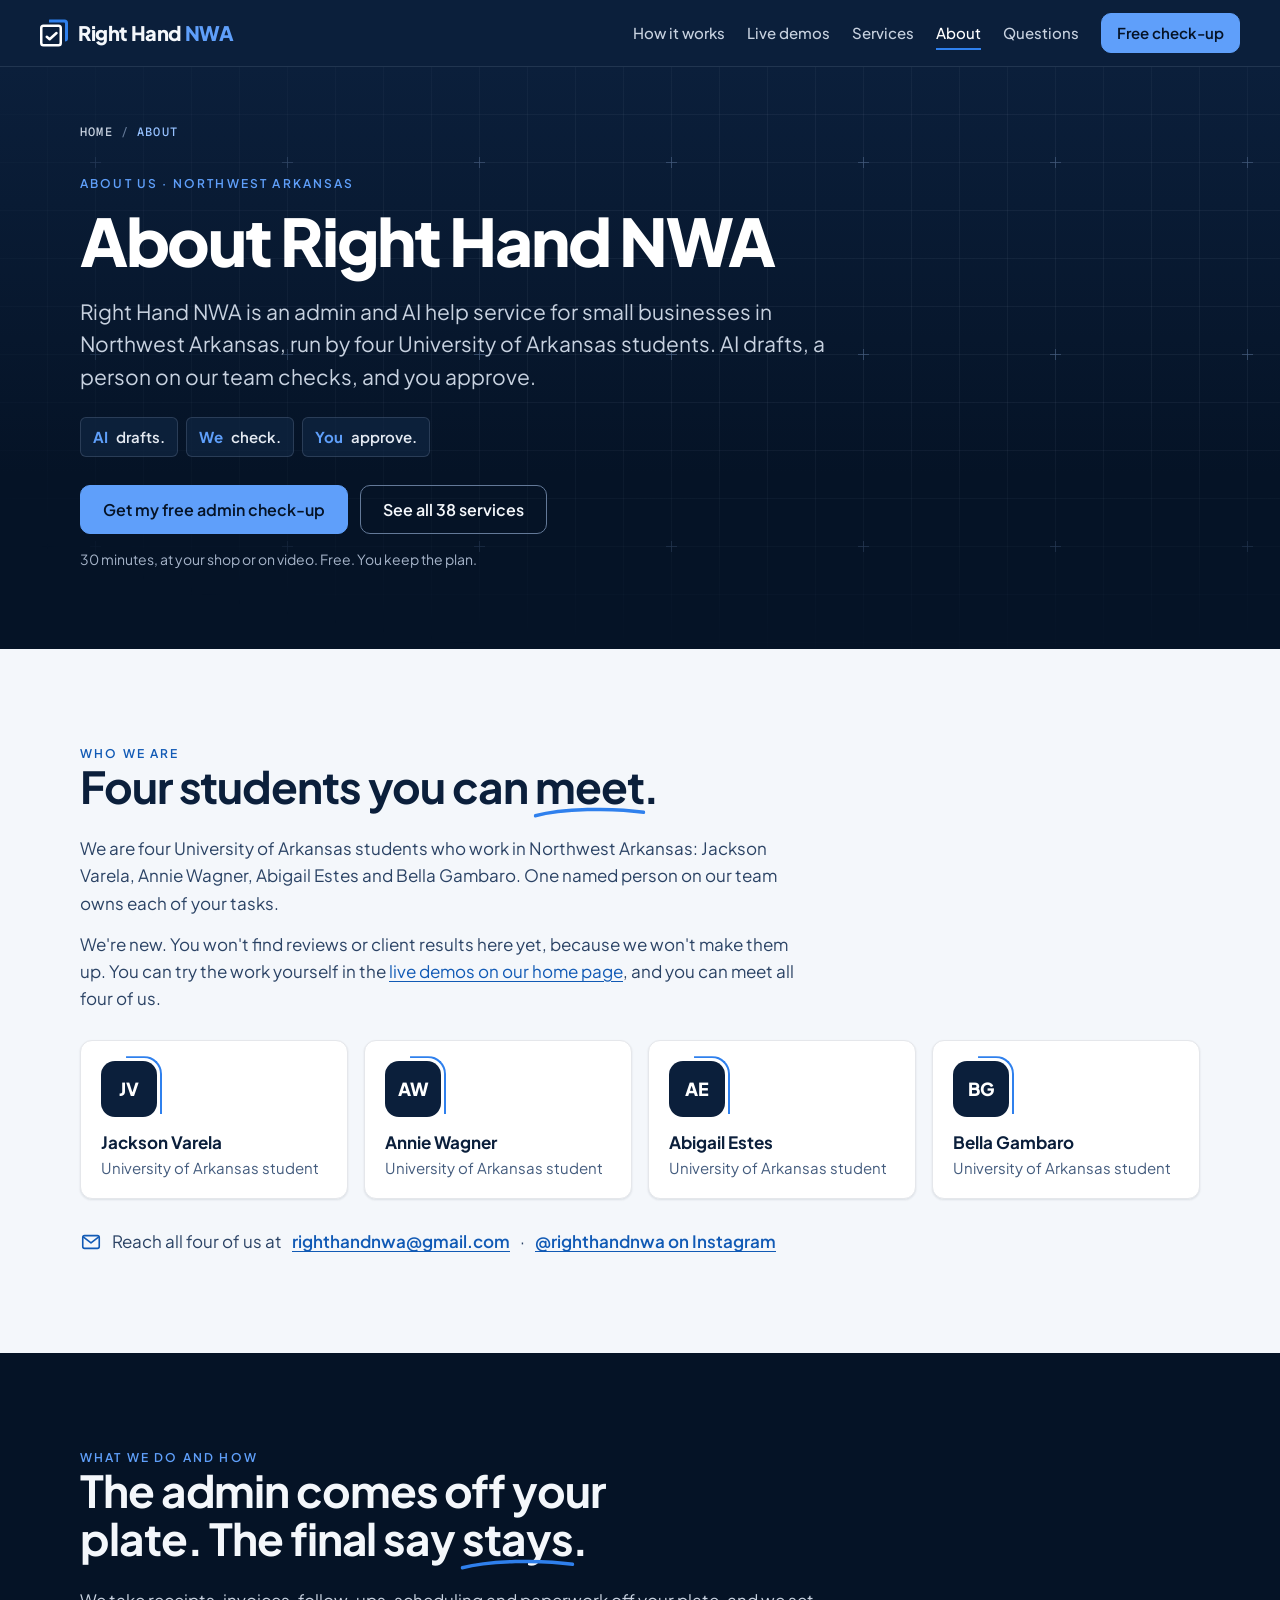
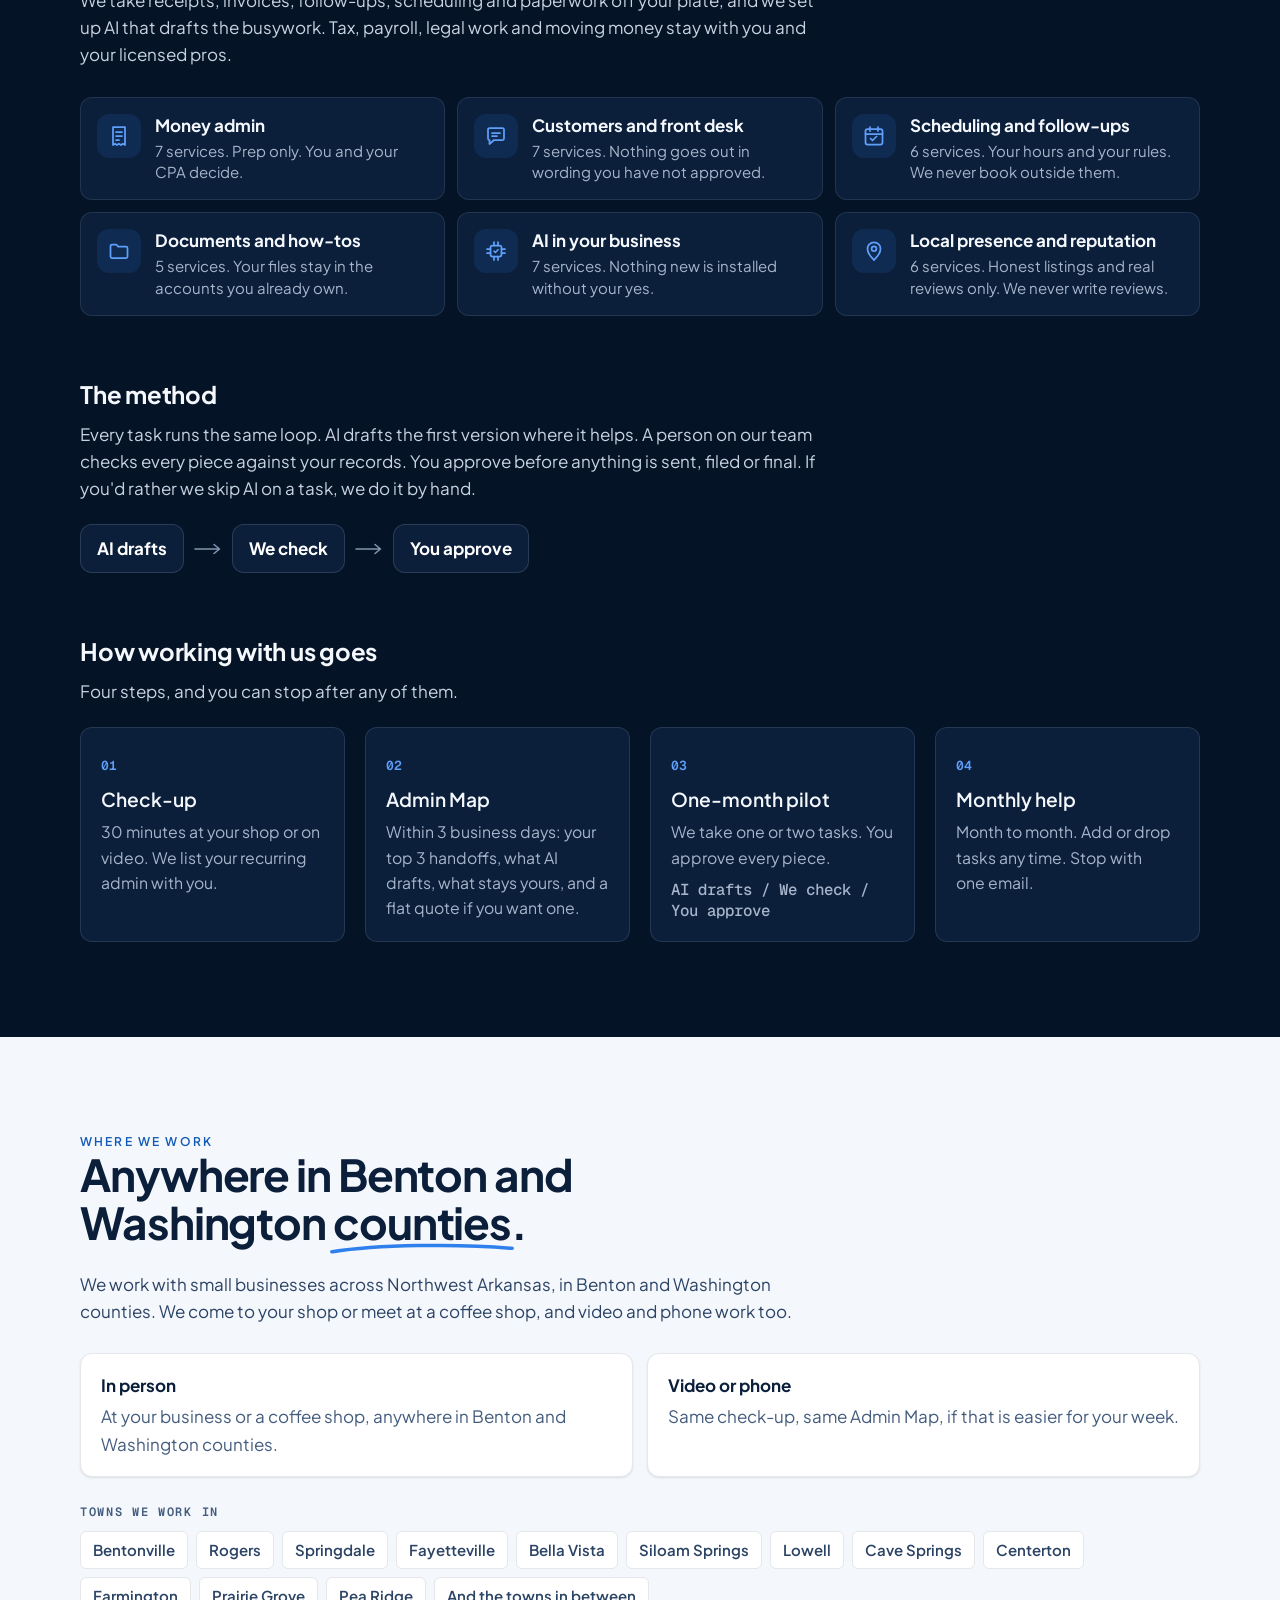
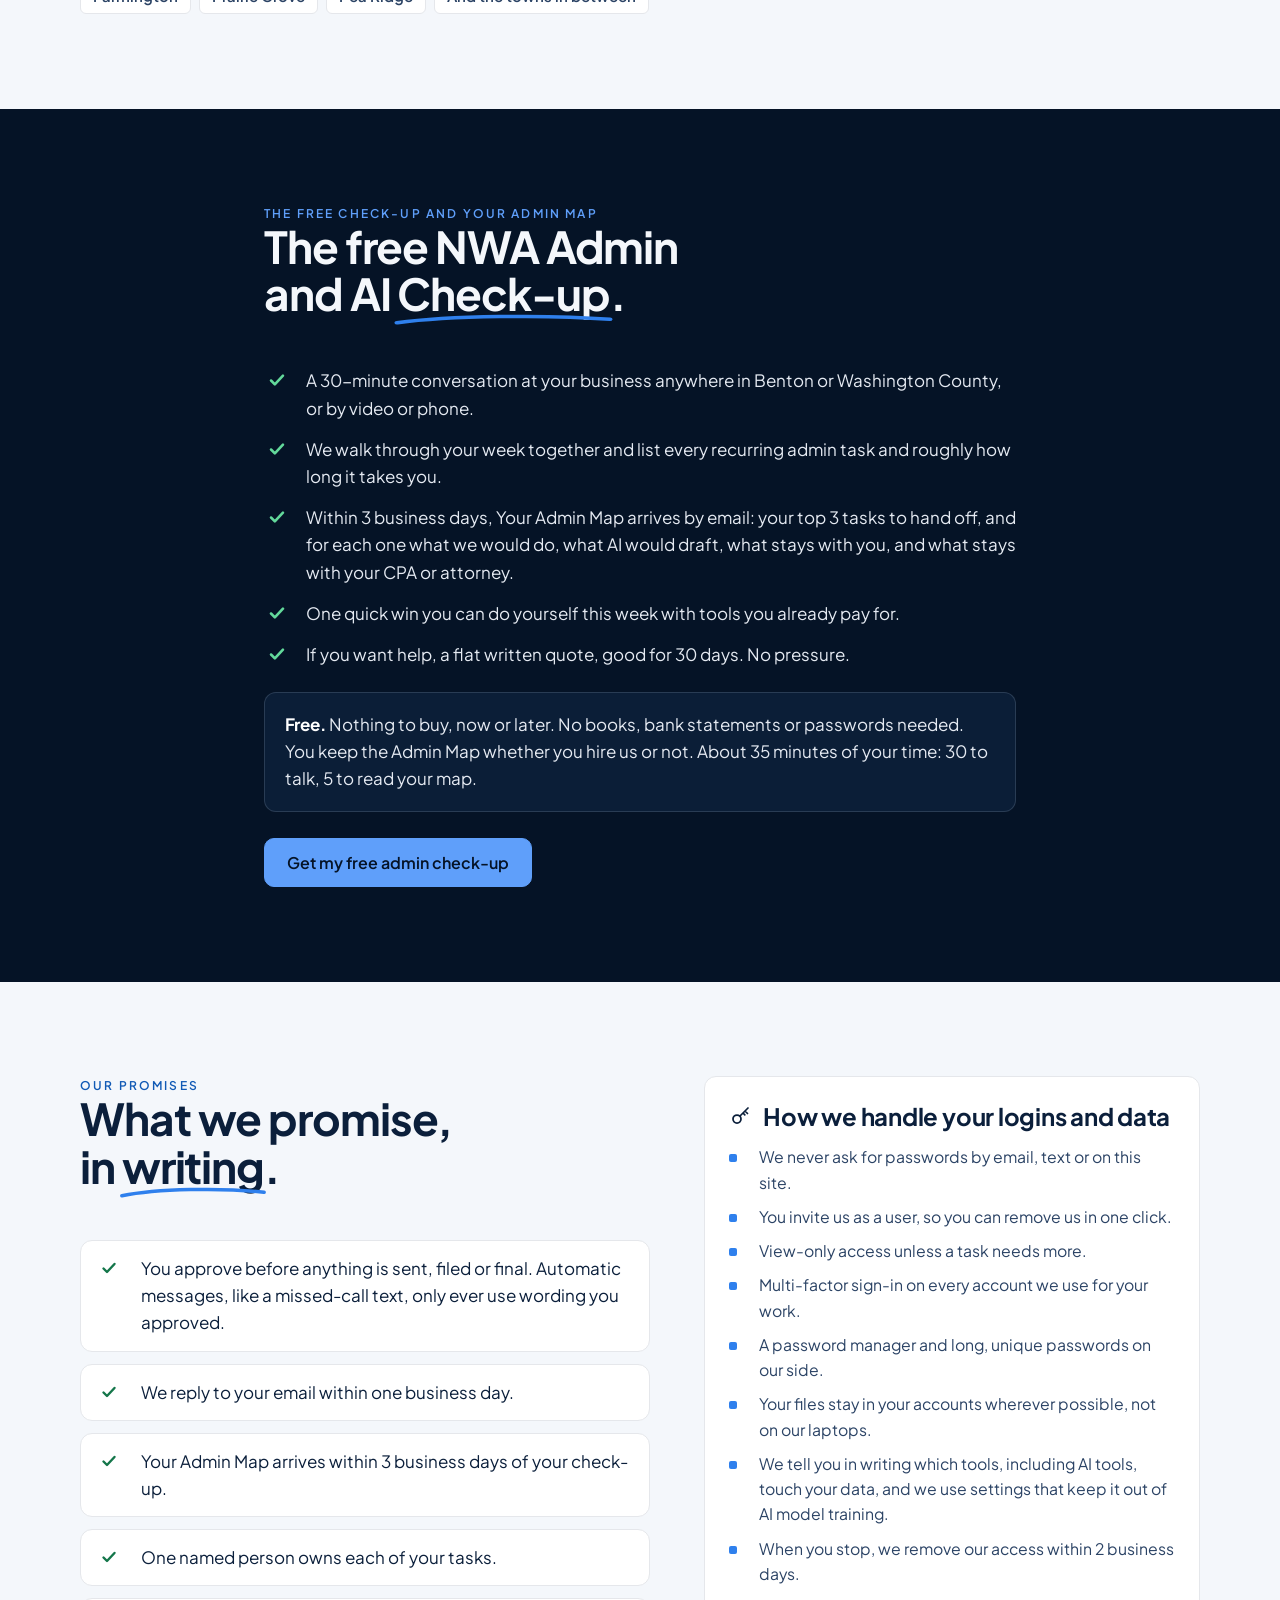
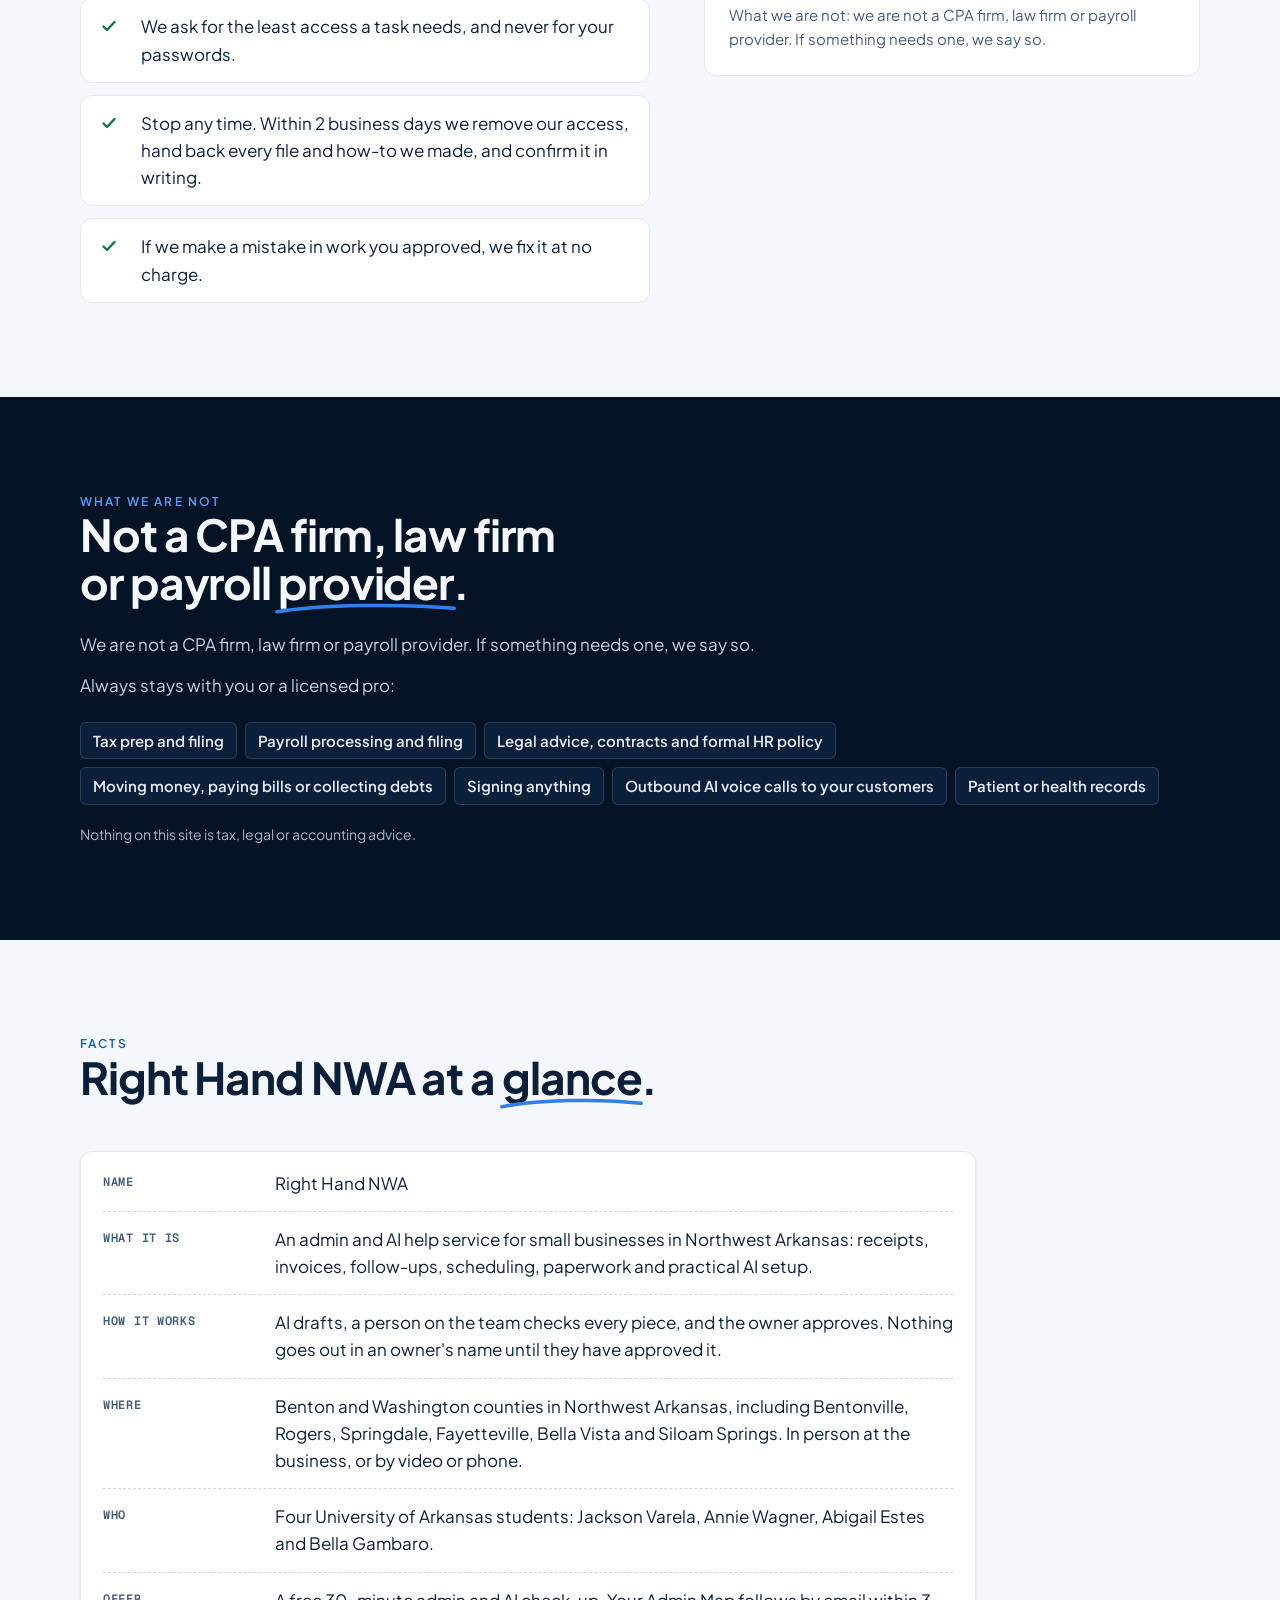
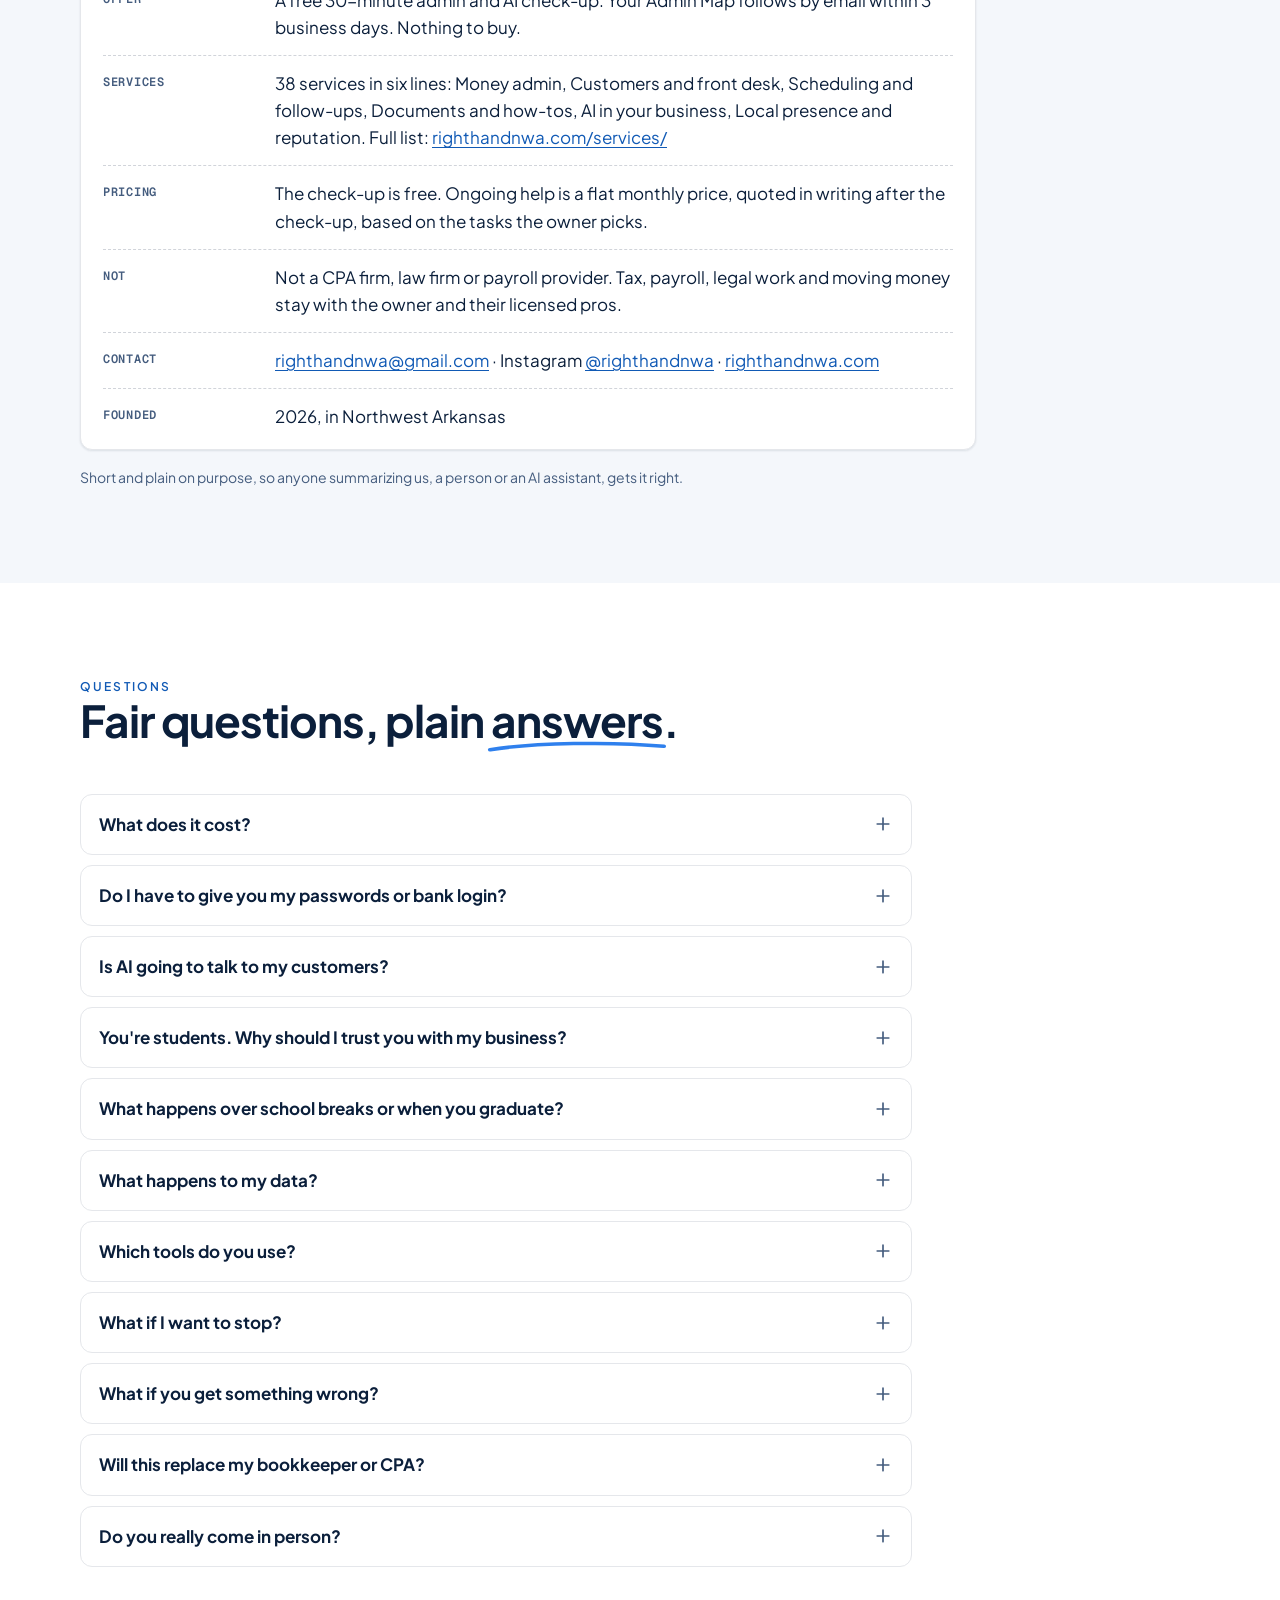
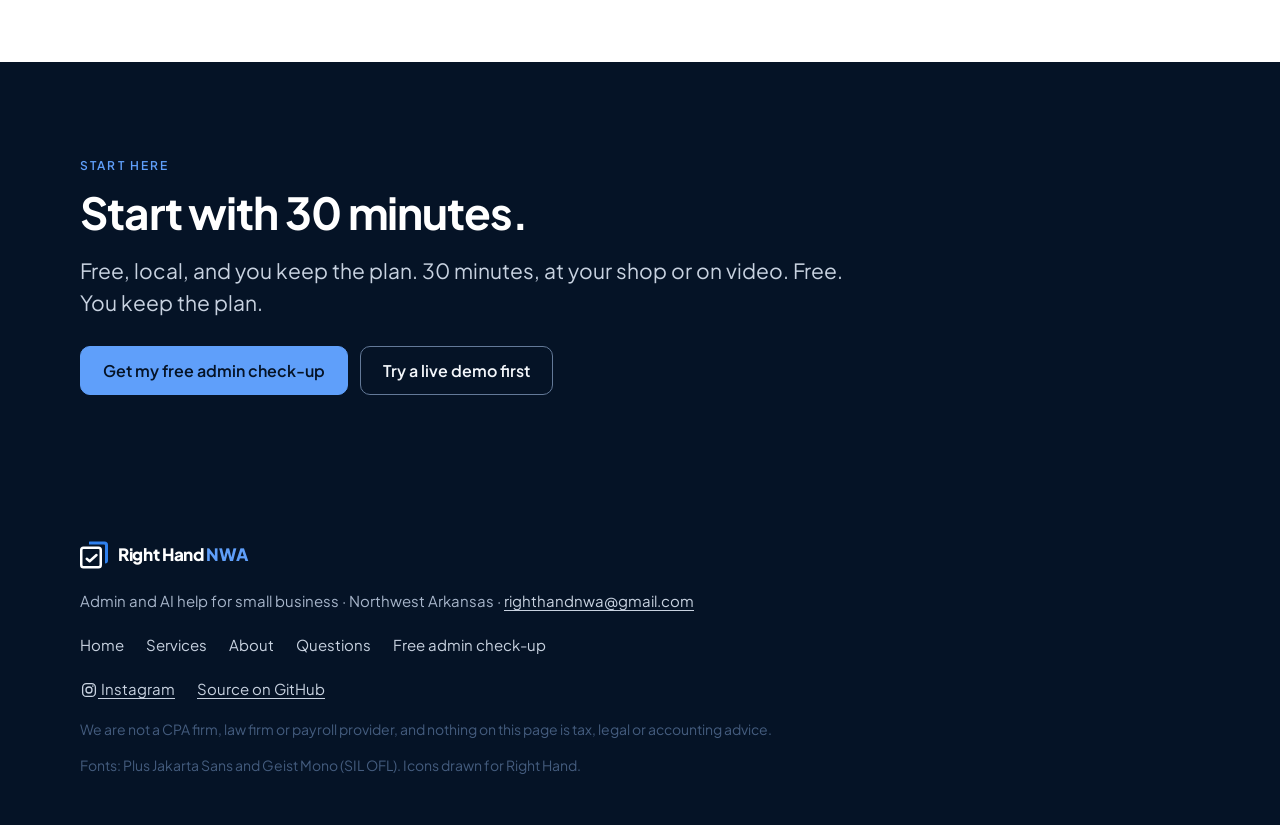
==== about/index.html @ 4720f397 "SEO and AI SEO: static services catalog, JSON-LD, robots, sitemap, llms.txt, services and about page" ====
<!doctype html>
<!-- Generated by tools/build-pages.mjs from assets/services-data.js and index.html. Edit those, then run: node tools/build-pages.mjs -->
<html lang="en">
<head>
<meta charset="utf-8">
<meta name="viewport" content="width=device-width, initial-scale=1, viewport-fit=cover">
<meta http-equiv="Content-Security-Policy" content="default-src 'self'; script-src 'self'; style-src 'self' 'unsafe-inline'; img-src 'self' data:; font-src 'self'; connect-src https://formsubmit.co; form-action 'self' mailto:; base-uri 'self'; object-src 'none'">
<meta name="referrer" content="strict-origin-when-cross-origin">
<title>About Right Hand NWA | Admin and AI help in Northwest Arkansas</title>
<meta name="description" content="Right Hand NWA is four University of Arkansas students helping Northwest Arkansas small businesses with admin and AI. AI drafts, we check, you approve.">
<link rel="canonical" href="https://righthandnwa.com/about/">
<meta name="theme-color" content="#0B1F3B">
<meta name="geo.region" content="US-AR">
<meta name="geo.placename" content="Northwest Arkansas">
<meta property="og:type" content="website">
<meta property="og:site_name" content="Right Hand NWA">
<meta property="og:locale" content="en_US">
<meta property="og:url" content="https://righthandnwa.com/about/">
<meta property="og:title" content="About Right Hand NWA: admin and AI help from four University of Arkansas students">
<meta property="og:description" content="Right Hand NWA is four University of Arkansas students helping Northwest Arkansas small businesses with admin and AI. AI drafts, we check, you approve.">
<meta property="og:image" content="https://righthandnwa.com/assets/og.png">
<meta property="og:image:width" content="1200">
<meta property="og:image:height" content="630">
<meta property="og:image:alt" content="Right Hand NWA: hand off the admin, keep the final say. A sample task queue with a missed call, a receipt photo and an invoice prepared, and a quote reply waiting for the owner's OK.">
<meta name="twitter:card" content="summary_large_image">
<meta name="twitter:title" content="About Right Hand NWA: admin and AI help from four University of Arkansas students">
<meta name="twitter:description" content="Right Hand NWA is four University of Arkansas students helping Northwest Arkansas small businesses with admin and AI. AI drafts, we check, you approve.">
<meta name="twitter:image" content="https://righthandnwa.com/assets/og.png">
<meta name="twitter:image:alt" content="Right Hand NWA: hand off the admin, keep the final say. A sample task queue with a missed call, a receipt photo and an invoice prepared, and a quote reply waiting for the owner's OK.">
<link rel="alternate" type="text/plain" href="https://righthandnwa.com/llms.txt" title="Right Hand NWA for language models">
<link rel="icon" href="../assets/favicon.svg" type="image/svg+xml">
<link rel="apple-touch-icon" href="../assets/apple-touch-icon.png">
<link rel="preload" href="../assets/fonts/plus-jakarta-sans-latin-var.woff2" as="font" type="font/woff2" crossorigin>
<link rel="stylesheet" href="../assets/site.css">
<link rel="stylesheet" href="../assets/pages.css">
<script type="application/ld+json">{"@context":"https://schema.org","@graph":[{"@type":"AboutPage","@id":"https://righthandnwa.com/about/#webpage","url":"https://righthandnwa.com/about/","name":"About Right Hand NWA | Admin and AI help in Northwest Arkansas","description":"Right Hand NWA is four University of Arkansas students helping Northwest Arkansas small businesses with admin and AI. AI drafts, we check, you approve.","isPartOf":{"@id":"https://righthandnwa.com/#website"},"about":{"@id":"https://righthandnwa.com/#organization"},"mainEntity":{"@id":"https://righthandnwa.com/#organization"},"breadcrumb":{"@id":"https://righthandnwa.com/about/#breadcrumb"},"inLanguage":"en-US"},{"@type":"BreadcrumbList","@id":"https://righthandnwa.com/about/#breadcrumb","itemListElement":[{"@type":"ListItem","position":1,"name":"Home","item":"https://righthandnwa.com/"},{"@type":"ListItem","position":2,"name":"About","item":"https://righthandnwa.com/about/"}]},{"@type":"Organization","@id":"https://righthandnwa.com/#organization","name":"Right Hand NWA","url":"https://righthandnwa.com/","email":"righthandnwa@gmail.com","foundingDate":"2026","sameAs":["https://www.instagram.com/righthandnwa/"],"areaServed":[{"@type":"AdministrativeArea","name":"Benton County, Arkansas"},{"@type":"AdministrativeArea","name":"Washington County, Arkansas"}],"founder":[{"@type":"Person","name":"Jackson Varela"},{"@type":"Person","name":"Annie Wagner"},{"@type":"Person","name":"Abigail Estes"},{"@type":"Person","name":"Bella Gambaro"}]}]}</script>
</head>
<body class="pg">
<svg width="0" height="0" style="position:absolute" aria-hidden="true" focusable="false">
  <defs>
    <symbol id="i-mail" viewBox="0 0 24 24"><rect x="3" y="5" width="18" height="14" rx="2" fill="none" stroke="currentColor" stroke-width="1.75"/><path d="M3.5 6.5l8.5 6.5 8.5-6.5" fill="none" stroke="currentColor" stroke-width="1.75" stroke-linejoin="round"/></symbol>
    <symbol id="i-receipt" viewBox="0 0 24 24"><path d="M6 3h12v18l-2-1.4-2 1.4-2-1.4-2 1.4-2-1.4L6 21z" fill="none" stroke="currentColor" stroke-width="1.75" stroke-linejoin="round"/><path d="M9 8h6M9 12h6M9 16h3" stroke="currentColor" stroke-width="1.75" stroke-linecap="round"/></symbol>
    <symbol id="i-chat" viewBox="0 0 24 24"><path d="M4 5.5A1.5 1.5 0 0 1 5.5 4h13A1.5 1.5 0 0 1 20 5.5v9a1.5 1.5 0 0 1-1.5 1.5H10l-4.5 4v-4h0A1.5 1.5 0 0 1 4 14.5z" fill="none" stroke="currentColor" stroke-width="1.75" stroke-linejoin="round"/><path d="M8 9h8M8 12h5" stroke="currentColor" stroke-width="1.75" stroke-linecap="round"/></symbol>
    <symbol id="i-cal" viewBox="0 0 24 24"><rect x="3.5" y="5" width="17" height="15.5" rx="2" fill="none" stroke="currentColor" stroke-width="1.75"/><path d="M3.5 10h17M8 3v4M16 3v4" stroke="currentColor" stroke-width="1.75" stroke-linecap="round"/><path d="M8.5 14.5l2 2 4-4" fill="none" stroke="currentColor" stroke-width="1.75" stroke-linecap="round" stroke-linejoin="round"/></symbol>
    <symbol id="i-folder" viewBox="0 0 24 24"><path d="M3.5 7A1.5 1.5 0 0 1 5 5.5h4.2l2 2.2H19A1.5 1.5 0 0 1 20.5 9.2v8.3A1.5 1.5 0 0 1 19 19H5a1.5 1.5 0 0 1-1.5-1.5z" fill="none" stroke="currentColor" stroke-width="1.75" stroke-linejoin="round"/></symbol>
    <symbol id="i-chip" viewBox="0 0 24 24"><rect x="6.5" y="6.5" width="11" height="11" rx="2" fill="none" stroke="currentColor" stroke-width="1.75"/><path d="M10 3v3.5M14 3v3.5M10 17.5V21M14 17.5V21M3 10h3.5M3 14h3.5M17.5 10H21M17.5 14H21" stroke="currentColor" stroke-width="1.75" stroke-linecap="round"/><path d="M10 12.2l1.4 1.3 2.6-2.8" fill="none" stroke="currentColor" stroke-width="1.6" stroke-linecap="round" stroke-linejoin="round"/></symbol>
    <symbol id="i-pin" viewBox="0 0 24 24"><path d="M12 21s-6.5-6.1-6.5-11.2a6.5 6.5 0 0 1 13 0C18.5 14.9 12 21 12 21z" fill="none" stroke="currentColor" stroke-width="1.75" stroke-linejoin="round"/><circle cx="12" cy="9.8" r="2.4" fill="none" stroke="currentColor" stroke-width="1.75"/></symbol>
    <symbol id="i-arr" viewBox="0 0 28 12"><path d="M1 6h24M20 1.5L25.5 6 20 10.5" fill="none" stroke-linecap="round" stroke-linejoin="round"/></symbol>
    <symbol id="i-ck" viewBox="0 0 24 24"><path pathLength="1" d="M6.5 12.5l3.5 3.5 7.5-8"/></symbol>
    <symbol id="i-key" viewBox="0 0 24 24"><circle cx="8" cy="15" r="4" fill="none" stroke="currentColor" stroke-width="1.75"/><path d="M11 12l8-8M16 7l2.5 2.5M14 9l1.8 1.8" fill="none" stroke="currentColor" stroke-width="1.75" stroke-linecap="round"/></symbol>
    <symbol id="i-plus" viewBox="0 0 24 24"><path d="M12 5v14M5 12h14" fill="none" stroke-width="2" stroke-linecap="round"/></symbol>
    <symbol id="i-ig" viewBox="0 0 24 24"><rect x="3.5" y="3.5" width="17" height="17" rx="5" fill="none" stroke="currentColor" stroke-width="1.75"/><circle cx="12" cy="12" r="4" fill="none" stroke="currentColor" stroke-width="1.75"/><circle cx="17.2" cy="6.8" r="1.1" fill="currentColor"/></symbol>
  </defs>
</svg>
<a class="skip" href="#main">Skip to content</a>

<header class="top dark" id="top">
  <div class="wrap-wide">
    <a class="lockup" href="/" aria-label="Right Hand NWA, home">
      <svg class="mark" viewBox="4 5 56 54" aria-hidden="true"><path class="mk-br" d="M23 5h30a7 7 0 0 1 7 7v31a6 6 0 0 1-6 6V13a2 2 0 0 0-2-2H22V6a1 1 0 0 1 1-1Z"/><rect class="mk-bx" x="6.5" y="17.5" width="39" height="39" rx="4.5" fill="none" stroke-width="5"/><path class="mk-ck" d="M17.5 39.5l5.75 5L37 32" fill="none" stroke-width="5" stroke-linecap="round" stroke-linejoin="round" pathLength="1"/></svg>
      <b>Right Hand <span>NWA</span></b>
    </a>
    <nav aria-label="Site"><ul>
      <li><a href="/#how">How it works</a></li>
      <li><a href="/#demos">Live demos</a></li>
      <li><a href="/services/">Services</a></li>
      <li><a href="/about/" aria-current="page">About</a></li>
      <li><a href="/#questions">Questions</a></li>
    </ul></nav>
    <a class="btn sm" href="/#checkup">Free check-up</a>
    <span class="progress-rail" aria-hidden="true"></span>
  </div>
</header>

<main id="main">

<section class="page-hero dark grid-48" aria-labelledby="hero-h">
  <div class="wrap">
    <nav class="crumbs" aria-label="Breadcrumb"><ol><li><a href="/">Home</a></li><li><span aria-current="page">About</span></li></ol></nav>
    <p class="eyebrow">About us · Northwest Arkansas</p>
    <h1 id="hero-h">About Right Hand NWA</h1>
    <p class="lead">Right Hand NWA is an admin and AI help service for small businesses in Northwest Arkansas, run by four University of Arkansas students. AI drafts, a person on our team checks, and you approve.</p>
    <ul class="trio" aria-label="How every task works">
      <li><b>AI</b> drafts.</li>
      <li><b>We</b> check.</li>
      <li><b>You</b> approve.</li>
    </ul>
    <div class="ctas">
      <a class="btn" href="/#checkup">Get my free admin check-up</a>
      <a class="btn ghost" href="/services/">See all 38 services</a>
    </div>
    <p class="micro">30 minutes, at your shop or on video. Free. You keep the plan.</p>
  </div>
</section>

<section class="band light" id="who-we-are" aria-labelledby="who-h">
  <div class="wrap">
    <div class="sec-h">
      <p class="eyebrow">Who we are</p>
      <h2 id="who-h">Four students you can <span class="sw">meet</span>.</h2>
    </div>
    <div class="prose">
      <p>We are four University of Arkansas students who work in Northwest Arkansas: Jackson Varela, Annie Wagner, Abigail Estes and Bella Gambaro. One named person on our team owns each of your tasks.</p>
      <p>We're new. You won't find reviews or client results here yet, because we won't make them up. You can try the work yourself in the <a href="/#demos">live demos on our home page</a>, and you can meet all four of us.</p>
    </div>
    <ul class="people" aria-label="The Right Hand NWA team">
      <li><span class="ini" aria-hidden="true">JV</span><b>Jackson Varela</b><span class="role">University of Arkansas student</span></li>
      <li><span class="ini" aria-hidden="true">AW</span><b>Annie Wagner</b><span class="role">University of Arkansas student</span></li>
      <li><span class="ini" aria-hidden="true">AE</span><b>Abigail Estes</b><span class="role">University of Arkansas student</span></li>
      <li><span class="ini" aria-hidden="true">BG</span><b>Bella Gambaro</b><span class="role">University of Arkansas student</span></li>
    </ul>
    <p class="contact-line"><svg class="i" aria-hidden="true"><use href="#i-mail"/></svg>Reach all four of us at <a href="mailto:righthandnwa@gmail.com">righthandnwa@gmail.com</a> · <a href="https://www.instagram.com/righthandnwa/" target="_blank" rel="noopener noreferrer">@righthandnwa on Instagram</a></p>
  </div>
</section>

<section class="band dark" id="what-we-do" aria-labelledby="what-h">
  <div class="wrap">
    <div class="sec-h">
      <p class="eyebrow">What we do and how</p>
      <h2 id="what-h">The admin comes off your plate. The final say <span class="sw">stays</span>.</h2>
    </div>
    <div class="prose">
      <p>We take receipts, invoices, follow-ups, scheduling and paperwork off your plate, and we set up AI that drafts the busywork. Tax, payroll, legal work and moving money stay with you and your licensed pros.</p>
    </div>
    <ul class="line-links" aria-label="Our six service lines">
      <li><a href="/services/#money-admin"><span class="tile" aria-hidden="true"><svg class="i"><use href="#i-receipt"/></svg></span><b>Money admin</b><span class="note">7 services. Prep only. You and your CPA decide.</span></a></li>
      <li><a href="/services/#customers-and-front-desk"><span class="tile" aria-hidden="true"><svg class="i"><use href="#i-chat"/></svg></span><b>Customers and front desk</b><span class="note">7 services. Nothing goes out in wording you have not approved.</span></a></li>
      <li><a href="/services/#scheduling-and-follow-ups"><span class="tile" aria-hidden="true"><svg class="i"><use href="#i-cal"/></svg></span><b>Scheduling and follow-ups</b><span class="note">6 services. Your hours and your rules. We never book outside them.</span></a></li>
      <li><a href="/services/#documents-and-how-tos"><span class="tile" aria-hidden="true"><svg class="i"><use href="#i-folder"/></svg></span><b>Documents and how-tos</b><span class="note">5 services. Your files stay in the accounts you already own.</span></a></li>
      <li><a href="/services/#ai-in-your-business"><span class="tile" aria-hidden="true"><svg class="i"><use href="#i-chip"/></svg></span><b>AI in your business</b><span class="note">7 services. Nothing new is installed without your yes.</span></a></li>
      <li><a href="/services/#local-presence-and-reputation"><span class="tile" aria-hidden="true"><svg class="i"><use href="#i-pin"/></svg></span><b>Local presence and reputation</b><span class="note">6 services. Honest listings and real reviews only. We never write reviews.</span></a></li>
    </ul>
    <h3 class="sub-h">The method</h3>
    <p>Every task runs the same loop. AI drafts the first version where it helps. A person on our team checks every piece against your records. You approve before anything is sent, filed or final. If you'd rather we skip AI on a task, we do it by hand.</p>
    <ol class="loop3" id="loop3" aria-label="Our method">
      <li>AI drafts</li><li aria-hidden="true" class="arrw"><svg class="arr"><use href="#i-arr"/></svg></li>
      <li>We check</li><li aria-hidden="true" class="arrw"><svg class="arr"><use href="#i-arr"/></svg></li>
      <li>You approve</li>
    </ol>
    <h3 class="sub-h">How working with us goes</h3>
    <p>Four steps, and you can stop after any of them.</p>
    <ol class="steps">
      <li class="step"><h4>Check-up</h4><p>30 minutes at your shop or on video. We list your recurring admin with you.</p></li>
      <li class="step"><h4>Admin Map</h4><p>Within 3 business days: your top 3 handoffs, what AI drafts, what stays yours, and a flat quote if you want one.</p></li>
      <li class="step"><h4>One-month pilot</h4><p>We take one or two tasks. You approve every piece.</p><p class="inner-loop">AI drafts / We check / You approve</p></li>
      <li class="step"><h4>Monthly help</h4><p>Month to month. Add or drop tasks any time. Stop with one email.</p></li>
    </ol>
  </div>
</section>

<section class="band light" id="where-we-work" aria-labelledby="where-h">
  <div class="wrap">
    <div class="sec-h">
      <p class="eyebrow">Where we work</p>
      <h2 id="where-h">Anywhere in Benton and Washington <span class="sw">counties</span>.</h2>
    </div>
    <div class="prose">
      <p>We work with small businesses across Northwest Arkansas, in Benton and Washington counties. We come to your shop or meet at a coffee shop, and video and phone work too.</p>
    </div>
    <ul class="meet">
      <li><b>In person</b><span>At your business or a coffee shop, anywhere in Benton and Washington counties.</span></li>
      <li><b>Video or phone</b><span>Same check-up, same Admin Map, if that is easier for your week.</span></li>
    </ul>
    <p class="towns-h">Towns we work in</p>
    <ul class="chips-list towns-list"><li>Bentonville</li><li>Rogers</li><li>Springdale</li><li>Fayetteville</li><li>Bella Vista</li><li>Siloam Springs</li><li>Lowell</li><li>Cave Springs</li><li>Centerton</li><li>Farmington</li><li>Prairie Grove</li><li>Pea Ridge</li><li>And the towns in between</li></ul>
  </div>
</section>

<section class="band dark" id="check-up" aria-labelledby="offer-h">
  <div class="wrap offer-one">
    <div class="sec-h">
      <p class="eyebrow">The free check-up and Your Admin Map</p>
      <h2 id="offer-h">The free NWA Admin and AI <span class="sw">Check-up</span>.</h2>
    </div>
    <ul class="inc">
        <li><svg class="ck" viewBox="0 0 24 24" aria-hidden="true"><use href="#i-ck"/></svg><span>A 30-minute conversation at your business anywhere in Benton or Washington County, or by video or phone.</span></li>
        <li><svg class="ck" viewBox="0 0 24 24" aria-hidden="true"><use href="#i-ck"/></svg><span>We walk through your week together and list every recurring admin task and roughly how long it takes you.</span></li>
        <li><svg class="ck" viewBox="0 0 24 24" aria-hidden="true"><use href="#i-ck"/></svg><span>Within 3 business days, Your Admin Map arrives by email: your top 3 tasks to hand off, and for each one what we would do, what AI would draft, what stays with you, and what stays with your CPA or attorney.</span></li>
        <li><svg class="ck" viewBox="0 0 24 24" aria-hidden="true"><use href="#i-ck"/></svg><span>One quick win you can do yourself this week with tools you already pay for.</span></li>
        <li><svg class="ck" viewBox="0 0 24 24" aria-hidden="true"><use href="#i-ck"/></svg><span>If you want help, a flat written quote, good for 30 days. No pressure.</span></li>
      </ul>
    <p class="terms"><b>Free.</b> Nothing to buy, now or later. No books, bank statements or passwords needed. You keep the Admin Map whether you hire us or not. About 35 minutes of your time: 30 to talk, 5 to read your map.</p>
    <div class="ctas"><a class="btn" href="/#checkup">Get my free admin check-up</a></div>
  </div>
</section>

<section class="band light" id="promises" aria-labelledby="promises-h">
  <div class="wrap prom-grid">
    <div>
      <div class="sec-h">
        <p class="eyebrow">Our promises</p>
        <h2 id="promises-h">What we promise, in <span class="sw">writing</span>.</h2>
      </div>
      <ol class="prom">
        <li><svg class="ck" viewBox="0 0 24 24" aria-hidden="true"><use href="#i-ck"/></svg><span>You approve before anything is sent, filed or final. Automatic messages, like a missed-call text, only ever use wording you approved.</span></li>
        <li><svg class="ck" viewBox="0 0 24 24" aria-hidden="true"><use href="#i-ck"/></svg><span>We reply to your email within one business day.</span></li>
        <li><svg class="ck" viewBox="0 0 24 24" aria-hidden="true"><use href="#i-ck"/></svg><span>Your Admin Map arrives within 3 business days of your check-up.</span></li>
        <li><svg class="ck" viewBox="0 0 24 24" aria-hidden="true"><use href="#i-ck"/></svg><span>One named person owns each of your tasks.</span></li>
        <li><svg class="ck" viewBox="0 0 24 24" aria-hidden="true"><use href="#i-ck"/></svg><span>We ask for the least access a task needs, and never for your passwords.</span></li>
        <li><svg class="ck" viewBox="0 0 24 24" aria-hidden="true"><use href="#i-ck"/></svg><span>Stop any time. Within 2 business days we remove our access, hand back every file and how-to we made, and confirm it in writing.</span></li>
        <li><svg class="ck" viewBox="0 0 24 24" aria-hidden="true"><use href="#i-ck"/></svg><span>If we make a mistake in work you approved, we fix it at no charge.</span></li>
      </ol>
    </div>
    <div class="dataCard">
      <h3><svg class="i" aria-hidden="true"><use href="#i-key"/></svg>How we handle your logins and data</h3>
      <ul>
        <li>We never ask for passwords by email, text or on this site.</li>
        <li>You invite us as a user, so you can remove us in one click.</li>
        <li>View-only access unless a task needs more.</li>
        <li>Multi-factor sign-in on every account we use for your work.</li>
        <li>A password manager and long, unique passwords on our side.</li>
        <li>Your files stay in your accounts wherever possible, not on our laptops.</li>
        <li>We tell you in writing which tools, including AI tools, touch your data, and we use settings that keep it out of AI model training.</li>
        <li>When you stop, we remove our access within 2 business days.</li>
      </ul>
      <p class="notwe">What we are not: we are not a CPA firm, law firm or payroll provider. If something needs one, we say so.</p>
    </div>
  </div>
</section>

<section class="band dark not-sec" id="what-we-are-not" aria-labelledby="not-h">
  <div class="wrap">
    <div class="sec-h">
      <p class="eyebrow">What we are not</p>
      <h2 id="not-h">Not a CPA firm, law firm or payroll <span class="sw">provider</span>.</h2>
    </div>
    <div class="prose">
      <p>We are not a CPA firm, law firm or payroll provider. If something needs one, we say so.</p>
      <p>Always stays with you or a licensed pro:</p>
    </div>
    <ul class="chips-list not-list"><li>Tax prep and filing</li><li>Payroll processing and filing</li><li>Legal advice, contracts and formal HR policy</li><li>Moving money, paying bills or collecting debts</li><li>Signing anything</li><li>Outbound AI voice calls to your customers</li><li>Patient or health records</li></ul>
    <p class="fine">Nothing on this site is tax, legal or accounting advice.</p>
  </div>
</section>

<section class="band light" id="facts" aria-labelledby="facts-h">
  <div class="wrap">
    <div class="sec-h">
      <p class="eyebrow">Facts</p>
      <h2 id="facts-h">Right Hand NWA at a <span class="sw">glance</span>.</h2>
    </div>
    <dl class="facts">
      <div><dt>Name</dt><dd>Right Hand NWA</dd></div>
      <div><dt>What it is</dt><dd>An admin and AI help service for small businesses in Northwest Arkansas: receipts, invoices, follow-ups, scheduling, paperwork and practical AI setup.</dd></div>
      <div><dt>How it works</dt><dd>AI drafts, a person on the team checks every piece, and the owner approves. Nothing goes out in an owner&#39;s name until they have approved it.</dd></div>
      <div><dt>Where</dt><dd>Benton and Washington counties in Northwest Arkansas, including Bentonville, Rogers, Springdale, Fayetteville, Bella Vista and Siloam Springs. In person at the business, or by video or phone.</dd></div>
      <div><dt>Who</dt><dd>Four University of Arkansas students: Jackson Varela, Annie Wagner, Abigail Estes and Bella Gambaro.</dd></div>
      <div><dt>Offer</dt><dd>A free 30-minute admin and AI check-up. Your Admin Map follows by email within 3 business days. Nothing to buy.</dd></div>
      <div><dt>Services</dt><dd>38 services in six lines: Money admin, Customers and front desk, Scheduling and follow-ups, Documents and how-tos, AI in your business, Local presence and reputation. Full list: <a href="/services/">righthandnwa.com/services/</a></dd></div>
      <div><dt>Pricing</dt><dd>The check-up is free. Ongoing help is a flat monthly price, quoted in writing after the check-up, based on the tasks the owner picks.</dd></div>
      <div><dt>Not</dt><dd>Not a CPA firm, law firm or payroll provider. Tax, payroll, legal work and moving money stay with the owner and their licensed pros.</dd></div>
      <div><dt>Contact</dt><dd><a href="mailto:righthandnwa@gmail.com">righthandnwa@gmail.com</a> · Instagram <a href="https://www.instagram.com/righthandnwa/" target="_blank" rel="noopener noreferrer">@righthandnwa</a> · <a href="/">righthandnwa.com</a></dd></div>
      <div><dt>Founded</dt><dd>2026, in Northwest Arkansas</dd></div>
    </dl>
    <p class="fine facts-note">Short and plain on purpose, so anyone summarizing us, a person or an AI assistant, gets it right.</p>
  </div>
</section>

<section class="band white" id="questions" aria-labelledby="questions-h">
  <div class="wrap">
    <div class="sec-h">
      <p class="eyebrow">Questions</p>
      <h2 id="questions-h">Fair questions, plain <span class="sw">answers</span>.</h2>
    </div>
    <div class="faq">
      <details><summary>What does it cost?<svg aria-hidden="true"><use href="#i-plus"/></svg></summary><p>The check-up is free, with nothing to buy. If you want help after that, we quote a flat monthly price in writing before any work starts, based on the tasks you pick. Tool costs, like a texting plan, are paid by you directly to the vendor, and we show them before you decide.</p></details>
      <details><summary>Do I have to give you my passwords or bank login?<svg aria-hidden="true"><use href="#i-plus"/></svg></summary><p>No, and please don't send them. The check-up needs no logins at all. If you hire us, you invite us as a user in the tools you already use, so you can see what we can reach and remove us in one click. We never touch your bank or move money.</p></details>
      <details><summary>Is AI going to talk to my customers?<svg aria-hidden="true"><use href="#i-plus"/></svg></summary><p>Only if you want it to, and only from answers you approved. A phone or chat assistant says it is an assistant and hands anything else to you. Everything else AI does is a draft that one of us checks and you approve. If you'd rather we skip AI on a task, we do it by hand.</p></details>
      <details><summary>You're students. Why should I trust you with my business?<svg aria-hidden="true"><use href="#i-plus"/></svg></summary><p>Fair question. We are four University of Arkansas students who work in Northwest Arkansas. For you, that means a short client list, a named person on every task, and work you can check line by line. It does not mean we are CPAs, attorneys or a payroll company, and we will tell you when something needs one. Try the demos on this page and judge the work yourself.</p></details>
      <details><summary>What happens over school breaks or when you graduate?<svg aria-hidden="true"><use href="#i-plus"/></svg></summary><p>We tell you our schedule up front, breaks included. Every task we take on gets a written how-to, so nothing lives in one person's head, and it is yours to keep.</p></details>
      <details><summary>What happens to my data?<svg aria-hidden="true"><use href="#i-plus"/></svg></summary><p>Wherever possible it stays in your own accounts. We tell you in writing which tools touch it, AI tools included, and we use settings that keep your data out of AI model training. We never sell or share it, and we delete working copies when a task is done.</p></details>
      <details><summary>Which tools do you use?<svg aria-hidden="true"><use href="#i-plus"/></svg></summary><p>The ones you already pay for, where possible: Google Workspace or Microsoft 365, your accounting and booking tools, your phone system. If something new would help, we tell you what it costs and you decide.</p></details>
      <details><summary>What if I want to stop?<svg aria-hidden="true"><use href="#i-plus"/></svg></summary><p>Email us. It is month to month with no cancellation fee. Within 2 business days we remove our access, hand back every file and how-to, and confirm it in writing.</p></details>
      <details><summary>What if you get something wrong?<svg aria-hidden="true"><use href="#i-plus"/></svg></summary><p>You see the sources and the math before anything is final, and anything we can't match to a record comes to you as a question. If a mistake slips through in work you approved, we fix it at no charge.</p></details>
      <details><summary>Will this replace my bookkeeper or CPA?<svg aria-hidden="true"><use href="#i-plus"/></svg></summary><p>No. We get the paperwork ready so they get clean records. Tax, payroll, legal decisions and moving money stay with them and with you.</p></details>
      <details><summary>Do you really come in person?<svg aria-hidden="true"><use href="#i-plus"/></svg></summary><p>Yes, anywhere in Benton and Washington counties, at your shop or a coffee shop. Video and phone work too.</p></details>
    </div>
  </div>
</section>

<section class="band dark page-cta" aria-labelledby="cta-h">
  <div class="wrap">
    <p class="eyebrow">Start here</p>
    <h2 id="cta-h">Start with 30 minutes.</h2>
    <p class="lead">Free, local, and you keep the plan. 30 minutes, at your shop or on video. Free. You keep the plan.</p>
    <div class="ctas"><a class="btn" href="/#checkup">Get my free admin check-up</a><a class="btn ghost" href="/#demos">Try a live demo first</a></div>
  </div>
</section>

</main>

<footer>
  <div class="wrap">
    <a class="lockup" href="#top" aria-label="Right Hand NWA, back to top"><svg class="mark" viewBox="4 5 56 54" aria-hidden="true"><path class="mk-br" d="M23 5h30a7 7 0 0 1 7 7v31a6 6 0 0 1-6 6V13a2 2 0 0 0-2-2H22V6a1 1 0 0 1 1-1Z"/><rect class="mk-bx" x="6.5" y="17.5" width="39" height="39" rx="4.5" fill="none" stroke-width="5"/><path class="mk-ck" d="M17.5 39.5l5.75 5L37 32" fill="none" stroke-width="5" stroke-linecap="round" stroke-linejoin="round" pathLength="1"/></svg><b>Right Hand <span>NWA</span></b></a>
    <p>Admin and AI help for small business · Northwest Arkansas · <a href="mailto:righthandnwa@gmail.com">righthandnwa@gmail.com</a></p>
    <nav aria-label="Footer"><ul class="row foot-nav">
      <li><a href="/">Home</a></li>
      <li><a href="/services/">Services</a></li>
      <li><a href="/about/">About</a></li>
      <li><a href="/#questions">Questions</a></li>
      <li><a href="/#checkup">Free admin check-up</a></li>
    </ul></nav>
    <p class="row"><a href="https://www.instagram.com/righthandnwa/" target="_blank" rel="noopener noreferrer"><svg class="i" aria-hidden="true" style="width:18px;height:18px;vertical-align:-4px"><use href="#i-ig"/></svg> Instagram</a><a href="https://github.com/jacksonvarela1/right-hand" target="_blank" rel="noopener noreferrer">Source on GitHub</a></p>
    <p class="fine">We are not a CPA firm, law firm or payroll provider, and nothing on this page is tax, legal or accounting advice.</p>
    <p class="fine">Fonts: Plus Jakarta Sans and Geist Mono (SIL OFL). Icons drawn for Right Hand.</p>
  </div>
</footer>
</body>
</html>
---- assets/site.css ----
/* Right Hand NWA: site styles.
   Brand core (from the brand board, exact): navy #0B1F3B, blue #2F80ED, sky #E6F0FF, gray #E5E7EB.
   Color meaning: blue = Right Hand worked here (beam, scan, bracket). Amber = needs you. Green = done. Navy = you and the final say.
   Type: Plus Jakarta Sans (display 800, headings 700, UI 600, body 400/500). Geist Mono for amounts, dates, IDs and sample tags. */

@font-face{font-family:"Plus Jakarta Sans";src:url(fonts/plus-jakarta-sans-latin-var.woff2) format("woff2");font-weight:200 800;font-style:normal;font-display:swap}
@font-face{font-family:"Geist Mono";src:url(fonts/geist-mono-latin.woff2) format("woff2");font-weight:400 600;font-style:normal;font-display:swap}

:root{
  --rh-navy:#0B1F3B;--rh-blue:#2F80ED;--rh-sky:#E6F0FF;--rh-gray:#E5E7EB;
  --navy-50:#F4F7FB;--navy-100:#E5EAF2;--navy-200:#C8D2E0;--navy-300:#A7B5CA;--navy-400:#8497B1;--navy-500:#637998;--navy-600:#445C7E;--navy-700:#2B4365;--navy-800:#193051;--navy-850:#122846;--navy-900:#0B1F3B;--navy-950:#051326;
  --blue-50:#F2F7FF;--blue-100:#E6F0FF;--blue-200:#C4DDFF;--blue-300:#95C0FE;--blue-400:#5F9FFA;--blue-500:#2F80ED;--blue-600:#1B6BD1;--blue-700:#115AB5;--blue-800:#0F4386;--blue-900:#0E2F5D;
  --gray-50:#F7F8FA;--gray-100:#EEF0F4;--gray-200:#E5E7EB;--gray-300:#D1D4DA;--gray-400:#A0A5AC;--gray-500:#6F757E;--gray-600:#535862;--gray-700:#3A404B;
  --green-50:#E2F8EA;--green-300:#63D99B;--green-500:#15AD6E;--green-700:#14764A;--green-950:#0D362A;
  --amber-50:#FFF1DA;--amber-300:#FDC357;--amber-400:#FCB442;--amber-700:#985B1A;--amber-950:#402C12;
  --red-50:#FFEDEB;--red-300:#F58B84;--red-500:#DB4241;--red-700:#BA2B2E;
  --font-sans:"Plus Jakarta Sans",ui-sans-serif,system-ui,-apple-system,"Segoe UI",Roboto,sans-serif;
  --font-mono:"Geist Mono",ui-monospace,"Cascadia Mono",Consolas,monospace;
  --fs-micro:.75rem;--fs-sm:.875rem;--fs-body:1.0625rem;--fs-lead:clamp(1.125rem,1.05rem + .35vw,1.3125rem);
  --fs-h3:clamp(1.25rem,1.1rem + .6vw,1.5rem);--fs-h2:clamp(2rem,1.45rem + 2.3vw,3.25rem);--fs-h1:clamp(2.6rem,1.6rem + 4.6vw,5rem);
  --container:1200px;--container-wide:1320px;--pad-x:clamp(1.125rem,.6rem + 2.4vw,2.5rem);--gutter:clamp(1rem,.6rem + 1.6vw,1.5rem);
  --section-y:clamp(4.5rem,3rem + 6vw,8.5rem);--section-head-gap:clamp(2rem,1.5rem + 2vw,3.5rem);
  --r-paper:4px;--r-xs:6px;--r-sm:8px;--r-btn:10px;--r-md:12px;--r-lg:16px;--r-xl:24px;
  --sh-1:0 1px 2px rgba(11,31,59,.06),0 1px 3px rgba(11,31,59,.05);
  --sh-2:0 2px 6px -1px rgba(11,31,59,.08),0 12px 24px -12px rgba(11,31,59,.18);
  --sh-3:0 4px 10px -2px rgba(11,31,59,.08),0 28px 56px -24px rgba(11,31,59,.32);
  --sh-d:inset 0 1px 0 rgba(230,240,255,.06),0 0 0 1px rgba(167,181,202,.10),0 28px 56px -28px rgba(0,0,0,.7);
  --glow:0 0 0 1px rgba(47,128,237,.55),0 10px 36px -10px rgba(47,128,237,.55);
  --bracket-w:3px;--bracket-off:10px;--bracket-trim:38%;
  --dur-press:120ms;--dur-hover:180ms;--dur-chip:240ms;--dur-reveal:320ms;--dur-move:420ms;--dur-draw:600ms;--dur-chart:700ms;--dur-tick:900ms;
  --ease-out:cubic-bezier(.23,1,.32,1);--ease-io:cubic-bezier(.65,0,.35,1);
  --ease-land:linear(0,.13 6%,.45 13%,.78 20%,.97 27%,1.04 34%,1.05 40%,1.03 48%,1.005 60%,.998 75%,1);
}
/* light scope (paper) */
:root,.paper{
  --bg:var(--navy-50);--surface:#FFFFFF;--surface-2:var(--gray-100);--surface-3:var(--gray-200);--wash:var(--blue-100);
  --ink:var(--navy-900);--ink-2:var(--navy-700);--soft:var(--navy-600);--mute:var(--gray-500);
  --line:var(--gray-200);--line-ui:var(--gray-500);
  --accent:var(--blue-500);--accent-ink:var(--blue-700);
  --btn-bg:var(--blue-600);--btn-bg-hover:var(--blue-700);--btn-ink:#FFFFFF;--focus:var(--blue-600);
  --ok:var(--green-700);--ok-wash:var(--green-50);--warn:var(--amber-700);--warn-wash:var(--amber-50);--err:var(--red-700);--err-wash:var(--red-50);
  --mark-box:var(--navy-900);--mark-bracket:var(--blue-500);
  color-scheme:light;
}
.paper{background:var(--surface);color:var(--ink)}
/* dark scope (instrument) */
.dark{
  --bg:var(--navy-950);--surface:var(--navy-900);--surface-2:var(--navy-850);--surface-3:var(--navy-800);--wash:rgba(47,128,237,.12);
  --ink:var(--navy-50);--ink-2:var(--navy-200);--soft:var(--navy-300);--mute:var(--navy-400);
  --line:rgba(167,181,202,.14);--line-ui:var(--navy-500);
  --accent:var(--blue-500);--accent-ink:var(--blue-400);
  --btn-bg:var(--blue-400);--btn-bg-hover:var(--blue-300);--btn-ink:var(--navy-950);--focus:var(--blue-400);
  --ok:var(--green-300);--ok-wash:var(--green-950);--warn:var(--amber-300);--warn-wash:var(--amber-950);--err:var(--red-300);--err-wash:#3B1517;
  --mark-box:#FFFFFF;--mark-bracket:var(--blue-500);
  background:var(--bg);color:var(--ink);color-scheme:dark;
}
.dark .paper{color-scheme:light}

*{box-sizing:border-box}
[hidden]{display:none!important}
html{scroll-padding-top:84px;-webkit-text-size-adjust:100%}
@media (prefers-reduced-motion:no-preference){html:not([data-motion=off]){scroll-behavior:smooth}}
body{margin:0;background:var(--bg);color:var(--ink);font:400 var(--fs-body)/1.6 var(--font-sans);-webkit-font-smoothing:antialiased;text-rendering:optimizeLegibility}
::selection{background:var(--blue-200);color:var(--navy-950)}
a{color:var(--accent-ink);text-underline-offset:3px}
:focus-visible{outline:3px solid var(--focus);outline-offset:2px;border-radius:2px}
h1,h2,h3,h4{margin:0;text-wrap:balance}
h1{font-size:var(--fs-h1);font-weight:800;line-height:1.02;letter-spacing:-.035em}
h2{font-size:var(--fs-h2);font-weight:700;line-height:1.08;letter-spacing:-.025em}
h3{font-size:var(--fs-h3);font-weight:700;line-height:1.25;letter-spacing:-.01em}
h4{font-size:1.125rem;font-weight:600;line-height:1.3}
p{margin:0;text-wrap:pretty}
ul,ol{margin:0;padding:0}
.wrap{max-width:var(--container);margin:0 auto;padding:0 var(--pad-x)}
.wrap-wide{max-width:var(--container-wide);margin:0 auto;padding:0 var(--pad-x)}
.mono{font-family:var(--font-mono);font-variant-numeric:tabular-nums;letter-spacing:.02em}
.sr-only{position:absolute;width:1px;height:1px;overflow:hidden;clip:rect(0 0 0 0);white-space:nowrap}
.skip{position:absolute;left:12px;top:-80px;z-index:300;background:var(--btn-bg);color:var(--btn-ink);padding:10px 14px;border-radius:var(--r-sm);font-weight:600}
.skip:focus{top:12px}
.i{width:24px;height:24px;flex:none}
.eyebrow{font-size:var(--fs-micro);font-weight:600;letter-spacing:.18em;text-transform:uppercase;color:var(--accent-ink)}
.lead{font-size:var(--fs-lead);line-height:1.55;color:var(--soft);max-width:38em}
.sec-h{max-width:48rem;margin-bottom:var(--section-head-gap)}
.sec-h .lead{margin-top:18px}
.band{padding:var(--section-y) 0;position:relative}
.band.light{background:var(--bg)}
.band.white{background:var(--surface)}
.fine{font-size:var(--fs-sm);color:var(--soft)}
.tag{display:inline-flex;align-items:center;gap:6px;font:500 var(--fs-micro)/1 var(--font-mono);letter-spacing:.06em;text-transform:uppercase;color:var(--soft);padding:5px 8px;border:1px solid var(--line);border-radius:var(--r-xs)}

/* swoosh under one word per heading (from the brand board) */
.sw{position:relative;white-space:nowrap}
.sw::after{content:"";position:absolute;left:-2%;right:-2%;bottom:-.14em;height:.32em;background:url("data:image/svg+xml,%3Csvg xmlns='http://www.w3.org/2000/svg' viewBox='0 0 200 20' preserveAspectRatio='none'%3E%3Cpath d='M4 14 C 50 4, 140 2, 196 9' fill='none' stroke='%232F80ED' stroke-width='5' stroke-linecap='round'/%3E%3C/svg%3E") center/100% 100% no-repeat;transform-origin:left center}
.js .sw::after{transform:scaleX(0)}
.js .in .sw::after,.js .sw.in::after{transform:scaleX(1);transition:transform .6s var(--ease-out) .15s}

/* buttons */
.btn{display:inline-flex;align-items:center;justify-content:center;gap:10px;min-height:48px;padding:14px 22px;font:600 1rem/1.2 var(--font-sans);color:var(--btn-ink);background:var(--btn-bg);border:1.5px solid var(--btn-bg);border-radius:var(--r-btn);cursor:pointer;text-decoration:none;white-space:nowrap;transition:background-color var(--dur-hover) ease,border-color var(--dur-hover) ease,transform var(--dur-press) var(--ease-out)}
.btn:hover{background:var(--btn-bg-hover);border-color:var(--btn-bg-hover)}
.btn:active{transform:scale(.98)}
.btn.ghost{background:transparent;color:var(--ink);border-color:var(--line-ui)}
.btn.ghost:hover{border-color:var(--ink);background:var(--wash)}
.btn.sm{min-height:40px;padding:9px 15px;font-size:.9375rem}
.btn[disabled]{opacity:.5;cursor:not-allowed}
.linkbtn{font:inherit;font-weight:600;color:var(--accent-ink);background:none;border:0;padding:4px 0;cursor:pointer;text-decoration:underline;text-underline-offset:4px}
@media (pointer:coarse){.btn.sm,.chip,.bar-btn{min-height:44px}}

/* logo */
.mark{width:28px;height:28px;flex:none;overflow:visible}
.mark .mk-br{fill:var(--mark-bracket)}
.mark .mk-bx,.mark .mk-ck{stroke:var(--mark-box)}
.lockup{display:inline-flex;align-items:center;gap:10px;text-decoration:none;color:var(--ink)}
.lockup b{font:800 1.25rem/1 var(--font-sans);letter-spacing:-.02em}
.lockup b span{color:var(--blue-400)}
.paper .lockup b span{color:var(--blue-700)}

/* offset bracket motif */
.bracket{position:relative}
.bracket::before{content:"";position:absolute;top:calc(var(--bracket-off)*-1);right:calc(var(--bracket-off)*-1);width:100%;height:100%;border:solid var(--accent);border-width:var(--bracket-w) var(--bracket-w) 0 0;border-top-right-radius:calc(var(--r-lg) + var(--bracket-off));clip-path:inset(0 0 0 var(--bracket-trim));pointer-events:none;z-index:0}

/* header */
.top{position:sticky;top:0;z-index:50;background:var(--navy-900);border-bottom:1px solid rgba(167,181,202,.14)}
.top .wrap,.top .wrap-wide{display:flex;align-items:center;gap:22px;height:66px}
.top .lockup{margin-right:auto}
.top nav ul{display:flex;gap:22px;list-style:none}
.top nav a{color:var(--navy-200);text-decoration:none;font-weight:500;font-size:.9375rem;padding:8px 0}
.top nav a:hover{color:#FFF}
.motion-btn{min-height:36px;padding:0 12px;font:600 .8125rem var(--font-sans);color:var(--navy-200);background:none;border:1px solid var(--navy-600);border-radius:var(--r-sm);cursor:pointer}
.motion-btn:hover{color:#FFF;border-color:var(--navy-300)}
.progress-rail{position:absolute;left:0;right:0;bottom:-1px;height:2px;background:var(--blue-500);transform-origin:left;transform:scaleX(0)}
@supports (animation-timeline:scroll()){@media (prefers-reduced-motion:no-preference){.progress-rail{animation:rail linear both;animation-timeline:scroll(root)}}}
@keyframes rail{to{transform:scaleX(1)}}
@media (max-width:1100px){.top nav{display:none}}
@media (max-width:560px){.motion-btn{display:none}.top .btn.sm{padding:9px 12px;font-size:.875rem}}
.mobile-bar{position:fixed;left:0;right:0;bottom:0;z-index:45;display:none;align-items:center;justify-content:space-between;gap:12px;padding:10px 16px calc(10px + env(safe-area-inset-bottom));background:var(--navy-900);border-top:1px solid rgba(167,181,202,.18);color:var(--navy-100);font-weight:600;font-size:.9375rem}
@media (max-width:760px){.mobile-bar.on{display:flex}}

/* hero */
.hero{position:relative;overflow:hidden;isolation:isolate;padding:clamp(2.5rem,1.5rem + 4vw,5.5rem) 0 clamp(4rem,3rem + 4vw,7rem);background:var(--navy-950)}
.hero::before{content:"";position:absolute;inset:0;z-index:-2;background:linear-gradient(180deg,var(--navy-900) 0%,var(--navy-950) 60%)}
.grid-48::after{content:"";position:absolute;inset:0;z-index:-1;pointer-events:none;
  background:url("data:image/svg+xml,%3Csvg xmlns='http://www.w3.org/2000/svg' width='192' height='192'%3E%3Cpath d='M96.5 91v11M91 96.5h11' stroke='%23445C7E' stroke-opacity='.7'/%3E%3C/svg%3E"),linear-gradient(rgba(167,181,202,.07) 1px,transparent 1px),linear-gradient(90deg,rgba(167,181,202,.07) 1px,transparent 1px);
  background-size:192px 192px,48px 48px,48px 48px;background-position:-1px -1px;
  -webkit-mask-image:radial-gradient(120% 90% at 70% 35%,#000 30%,transparent 78%);mask-image:radial-gradient(120% 90% at 70% 35%,#000 30%,transparent 78%)}
.topo{position:absolute;left:-4%;bottom:-6%;width:46%;z-index:-1;opacity:.6;pointer-events:none}
.topo path{fill:none;stroke:var(--navy-800);stroke-width:1}
.hero-grid{display:grid;grid-template-columns:minmax(0,5fr) minmax(0,7fr);gap:clamp(2rem,1rem + 3vw,4.5rem);align-items:center}
.hero h1{margin-top:18px;max-width:12ch;color:#FFF}
.hero .lead{margin-top:22px;color:var(--navy-200);max-width:33em}
.trio{display:flex;flex-wrap:wrap;gap:8px;margin-top:22px;list-style:none}
.trio li{display:inline-flex;align-items:center;gap:8px;padding:7px 12px;border:1px solid rgba(167,181,202,.2);border-radius:var(--r-xs);font-weight:600;font-size:.9375rem;color:var(--navy-100);background:rgba(18,40,70,.6)}
.trio li b{color:var(--blue-400);font-weight:700}
.ctas{display:flex;flex-wrap:wrap;gap:12px;margin-top:28px}
.hero .micro{margin-top:14px;font-size:var(--fs-sm);color:var(--navy-300)}
.towns{margin-top:28px;font:500 var(--fs-micro)/1.7 var(--font-mono);letter-spacing:.12em;color:var(--navy-300)}
.hero-visual{position:relative}
.hero-glow{position:absolute;inset:8% 6% 10% 10%;z-index:-1;background:radial-gradient(closest-side,rgba(47,128,237,.16),transparent);pointer-events:none}
@media (max-width:1020px){.hero-grid{grid-template-columns:minmax(0,1fr)}.hero h1{max-width:14ch}}

/* demo window (shared by hero map and all demos) */
.win{position:relative;background:var(--navy-900);border-radius:var(--r-lg);box-shadow:var(--sh-d)}
.win-bar{display:flex;align-items:center;gap:12px;min-height:44px;padding:6px 10px 6px 16px;border-bottom:1px solid rgba(167,181,202,.12);font:500 .8125rem/1 var(--font-mono);color:var(--navy-300)}
.win-bar .path{margin-right:auto;overflow:hidden;text-overflow:ellipsis;white-space:nowrap}

/* NWA map + hero queue */
.top{--mark-box:#FFFFFF}
footer{--mark-box:#FFFFFF}
.nwa{position:relative;padding:12px 14px 12px}
.nwa-layout{display:grid;grid-template-columns:minmax(0,1.2fr) minmax(0,1fr);gap:14px;align-items:center}
.nwa-svg{display:block;width:100%;height:auto;aspect-ratio:560/520;color:var(--navy-300)}
.nwa-area{fill:rgba(47,128,237,.06);stroke:rgba(95,159,250,.32);stroke-width:1.2;stroke-dasharray:4 6}
.nwa-hwy-bg{fill:none;stroke:rgba(167,181,202,.14);stroke-width:10;stroke-linecap:round}
.nwa-hwy{fill:none;stroke:var(--blue-500);stroke-width:3.5;stroke-linecap:round;stroke-dasharray:100;stroke-dashoffset:0}
.nwa-hwy.west{stroke:var(--blue-400);stroke-width:2.5;opacity:.8}
.nwa.armed:not(.drawn) .nwa-hwy{stroke-dashoffset:100}
.nwa.drawn .nwa-hwy{transition:stroke-dashoffset .6s var(--ease-io) .5s}
.nwa.drawn .nwa-hwy.west{transition-delay:.9s}
.nwa-shield rect{fill:var(--navy-800);stroke:var(--blue-400);stroke-width:1.2}
.nwa-shield text{font:700 14px var(--font-mono);fill:#FFF}
.nwa-small{fill:var(--navy-400)}
.nwa-city text{font:600 21px var(--font-sans);fill:var(--navy-100)}
.nwa-dot{fill:var(--navy-900);stroke:#FFF;stroke-width:2.4;transition:fill .2s ease}
.nwa-pulse{fill:rgba(47,128,237,.4);opacity:0;transform-box:fill-box;transform-origin:center}
.nwa-city.live .nwa-dot{fill:var(--blue-500)}
.nwa-city.live .nwa-pulse{animation:pulse .9s var(--ease-out)}
@keyframes pulse{from{transform:scale(1);opacity:1}to{transform:scale(3.4);opacity:0}}
.nwa-city{transform-box:fill-box;transform-origin:center}
.nwa.armed:not(.drawn) .nwa-city{opacity:0;transform:scale(.6)}
.nwa.drawn .nwa-city{transition:opacity .24s ease,transform .24s var(--ease-land);transition-delay:calc(var(--i)*80ms + .55s)}
.queue{padding:12px;border-radius:var(--r-md);background:rgba(5,19,38,.55);border:1px solid rgba(167,181,202,.14)}
.q-head{display:flex;justify-content:space-between;gap:8px;margin-bottom:10px;font:600 .75rem/1 var(--font-mono);letter-spacing:.06em;text-transform:uppercase;color:var(--navy-300)}
.q-head .mono{letter-spacing:.02em;text-transform:none}
.q-list{list-style:none;display:grid;gap:7px}
.q-row{position:relative;overflow:hidden;display:grid;grid-template-columns:minmax(0,1fr) auto;gap:1px 10px;align-items:center;padding:9px 11px;border:1px solid rgba(167,181,202,.14);border-radius:var(--r-sm);background:var(--navy-900)}
.q-city{grid-column:1;font:600 .6875rem/1.3 var(--font-mono);letter-spacing:.04em;color:var(--blue-300)}
.q-task{grid-column:1;font-size:.9375rem;color:#FFF}
.q-note{grid-column:1;font-size:.8125rem;line-height:1.35;color:var(--navy-300)}
.q-st,.q-approve{grid-column:2;grid-row:1/4}
.q-st{display:inline-flex;align-items:center;gap:5px;font:600 .75rem/1 var(--font-mono);color:var(--green-300);opacity:0;transition:opacity .2s ease}
.q-st .ck{width:15px;height:15px;color:var(--green-300)}
.q-row.ready .q-st{opacity:1}
.q-row.ready .q-st .ck path,.q-st.on .ck path{stroke-dashoffset:0;transition:stroke-dashoffset .32s var(--ease-out)}
.q-scan{position:absolute;inset:0;pointer-events:none;background:linear-gradient(90deg,transparent,rgba(47,128,237,.35),transparent);transform:translateX(-100%)}
.q-row.scan .q-scan{animation:scan .18s linear forwards}
.q-row.ready .q-scan{animation:none;opacity:0}
@keyframes scan{to{transform:translateX(100%)}}
.nwa.armed .q-row:not(.in){opacity:0;transform:translateY(8px)}
.nwa.armed .q-row.in{transition:opacity .3s var(--ease-out),transform .3s var(--ease-out)}
.q-ask{border-color:rgba(252,180,66,.6);background:rgba(64,44,18,.5)}
.q-ask .q-note{color:var(--amber-300);font-weight:600}
.q-ask .q-approve{--btn-bg:var(--blue-400);--btn-bg-hover:var(--blue-300);--btn-ink:var(--navy-950);min-height:40px;padding:8px 14px}
.q-ask.approved{border-color:rgba(99,217,155,.6);background:rgba(13,54,42,.55)}
.q-ask.approved .q-note{color:var(--green-300)}
.q-st.ok{opacity:1}
.map-cap{margin:10px 2px 0;font:500 var(--fs-micro)/1.5 var(--font-mono);letter-spacing:.04em;color:var(--navy-400)}
@media (max-width:640px){.nwa-layout{grid-template-columns:minmax(0,1fr)}.nwa-svg{max-width:420px;margin:0 auto}}

/* header mark builds once */
@media (prefers-reduced-motion:no-preference){
  .js-motion .top .mark .mk-br{animation:mk-br .45s var(--ease-out) both}
  .js-motion .top .mark .mk-bx{animation:mk-bx .4s var(--ease-out) both;transform-box:fill-box;transform-origin:center}
  .js-motion .top .mark .mk-ck{stroke-dasharray:1;animation:mk-ck .32s var(--ease-out) .2s both}
}
@keyframes mk-br{from{opacity:0;transform:translate(-12%,10%)}}
@keyframes mk-bx{from{transform:scale(.96)}}
@keyframes mk-ck{from{stroke-dashoffset:1}to{stroke-dashoffset:0}}

/* numbers band */
.stats{list-style:none;display:grid;grid-template-columns:repeat(3,minmax(0,1fr));gap:clamp(1rem,.5rem + 2vw,2rem)}
.stat{padding:22px 22px 18px;background:var(--surface);border:1px solid var(--line);border-radius:var(--r-md);box-shadow:var(--sh-1)}
.stat b{display:block;font:800 clamp(2.2rem,1.6rem + 2.4vw,3.4rem)/1 var(--font-sans);letter-spacing:-.035em;font-variant-numeric:tabular-nums;color:var(--ink)}
.stat p{margin-top:10px;font-size:1rem;color:var(--ink-2)}
.stat .src{margin-top:12px;font:500 var(--fs-micro)/1.5 var(--font-mono);color:var(--soft)}
.stat .src a{color:var(--soft)}
.aside-read{margin-top:28px;padding:18px 20px;border-left:3px solid var(--accent);background:var(--surface);border-radius:0 var(--r-md) var(--r-md) 0;color:var(--ink-2);max-width:52em}
.aside-read b{color:var(--ink)}
@media (max-width:860px){.stats{grid-template-columns:repeat(2,minmax(0,1fr))}}
@media (max-width:480px){.stats{grid-template-columns:minmax(0,1fr)}}

/* problem */
.pstats{display:grid;grid-template-columns:repeat(2,minmax(0,1fr));gap:28px}
.pstat{padding:28px;border-radius:var(--r-lg);background:var(--surface-2);box-shadow:var(--sh-d)}
.pstat b{display:block;font:800 clamp(3rem,2rem + 4vw,5rem)/1 var(--font-sans);letter-spacing:-.04em;color:#FFF}
.pstat p{margin-top:12px;font-size:1.0625rem;color:var(--navy-200);max-width:30em}
.pstat .src{margin-top:14px;font:500 var(--fs-micro)/1.5 var(--font-mono);color:var(--navy-300)}
.pstat .src a{color:var(--navy-300)}
.loop3{display:flex;flex-wrap:wrap;align-items:center;gap:10px;margin-top:36px;list-style:none}
.loop3 li{display:inline-flex;align-items:center;gap:10px;padding:10px 16px;border-radius:var(--r-md);border:1px solid rgba(167,181,202,.2);background:var(--surface);font-weight:700;color:#FFF}
.loop3 li.on{border-color:var(--blue-400);box-shadow:var(--glow)}
.loop3 svg.arr{width:28px;height:12px;stroke:var(--navy-400);fill:none;stroke-width:1.5}
.bridge{margin-top:24px;font-size:var(--fs-lead);color:var(--navy-200);max-width:44em}
@media (max-width:760px){.pstats{grid-template-columns:minmax(0,1fr)}}

/* how it works */
.steps{list-style:none;display:grid;grid-template-columns:repeat(4,minmax(0,1fr));gap:20px;counter-reset:s}
.step{position:relative;padding:22px 20px 20px;background:var(--surface);border:1px solid var(--line);border-radius:var(--r-md);counter-increment:s;transition:border-color .3s ease,box-shadow .3s ease}
.step::before{content:"0" counter(s);font:600 .8125rem var(--font-mono);color:var(--accent-ink)}
.step h3{margin-top:10px;font-size:1.2rem}
.step p{margin-top:8px;color:var(--soft);font-size:.9875rem}
.step .ck{position:absolute;top:18px;right:18px;width:22px;height:22px;fill:none;stroke:var(--green-700);stroke-width:2.2;stroke-linecap:round;stroke-linejoin:round;stroke-dasharray:1;stroke-dashoffset:1}
.step.done .ck{stroke-dashoffset:0;transition:stroke-dashoffset var(--dur-reveal) var(--ease-out)}
.step.active{border-color:var(--accent);box-shadow:var(--glow)}
.inner-loop{margin-top:12px;font:500 .8125rem var(--font-mono);color:var(--accent-ink)}
@media (max-width:960px){.steps{grid-template-columns:repeat(2,minmax(0,1fr))}}
@media (max-width:540px){.steps{grid-template-columns:minmax(0,1fr)}}

/* live demos */
.demos-band{background:var(--navy-950)}
.demo-index{display:flex;flex-wrap:wrap;gap:8px;list-style:none;margin-bottom:28px}
.demo-index a{display:inline-flex;gap:8px;align-items:center;padding:8px 12px;border:1px solid rgba(167,181,202,.2);border-radius:var(--r-sm);text-decoration:none;color:var(--navy-100);font-size:.9375rem;font-weight:600}
.demo-index a span{font:500 .8125rem var(--font-mono);color:var(--blue-400)}
.demo-index a:hover{border-color:var(--blue-400)}
.demo{position:relative;margin-top:clamp(3rem,2rem + 3vw,5rem);background:var(--navy-900);border-radius:var(--r-lg);box-shadow:var(--sh-d);scroll-margin-top:90px}
.demo-head{display:grid;grid-template-columns:minmax(0,1fr) auto;gap:6px 24px;align-items:end;padding:22px 24px 0}
.demo-head .num{font:600 .8125rem var(--font-mono);color:var(--blue-400)}
.demo-head h3{grid-column:1;color:#FFF}
.demo-head p{grid-column:1;color:var(--navy-300);max-width:46em}
.proto-bar{display:flex;align-items:center;gap:12px;flex-wrap:wrap;margin:18px 24px 0;padding:8px 8px 8px 14px;border:1px solid rgba(167,181,202,.14);border-radius:var(--r-md);background:var(--navy-850)}
.proto-title{margin-right:auto;font:600 .875rem/1.2 var(--font-mono);color:var(--navy-200);letter-spacing:.02em}
.pill{display:inline-flex;align-items:center;gap:7px;font:600 .8125rem var(--font-mono);color:var(--blue-300);white-space:nowrap}
.pill i{width:7px;height:7px;border-radius:2px;background:currentColor}
.pill.playing i{animation:blink 1.6s steps(1,end) infinite}
.pill.turn{color:var(--amber-300)}
@keyframes blink{50%{opacity:.25}}
.bar-btn{min-height:34px;padding:0 12px;font:600 .8125rem/1 var(--font-mono);color:#FFF;background:none;border:1px solid var(--navy-500);border-radius:var(--r-sm);cursor:pointer;white-space:nowrap}
.bar-btn:hover{border-color:var(--navy-200)}
.stage{position:relative;margin:14px 24px 0;min-height:var(--stage-h,420px);border-radius:var(--r-md);overflow:hidden}
.stage-foot{display:flex;flex-wrap:wrap;justify-content:space-between;gap:8px 16px;margin:12px 24px 0;font:500 var(--fs-micro)/1.5 var(--font-mono);letter-spacing:.04em;color:var(--navy-400)}
.demo-cta{display:flex;flex-wrap:wrap;align-items:center;justify-content:space-between;gap:12px 20px;margin:20px 24px 0;padding:18px 0 24px;border-top:1px solid rgba(167,181,202,.12);color:var(--navy-100);font-weight:600;font-size:1.0625rem}
.demo-notes{margin:14px 24px 0;display:grid;gap:4px;font-size:var(--fs-sm);color:var(--navy-300);list-style:none}
@media (max-width:600px){.demo-head,.proto-bar,.stage,.stage-foot,.demo-cta,.demo-notes{margin-left:12px;margin-right:12px}.demo-head{padding:18px 12px 0;grid-template-columns:minmax(0,1fr)}}
/* cursors */
.cursor{position:absolute;left:0;top:0;z-index:20;pointer-events:none;opacity:0;display:flex;align-items:flex-start;gap:4px;transition:transform .7s var(--ease-io),opacity .2s ease}
.cursor svg{width:18px;height:18px;fill:var(--navy-900);stroke:#FFF;stroke-width:1.3;transition:transform .12s ease;transform-origin:2px 1px}
.cursor span{margin-top:14px;font:600 .6875rem/1 var(--font-mono);color:#FFF;background:var(--navy-900);padding:4px 7px;border-radius:4px;box-shadow:0 0 0 1px rgba(255,255,255,.25)}
.cursor-rh i{display:block;width:14px;height:14px;margin-top:2px;border:2.5px solid #FFF;border-radius:4px;box-shadow:3px -3px 0 0 var(--blue-500)}
.cursor-rh span{background:var(--blue-700)}
.cursor.down svg,.cursor.down i{transform:scale(.88)}
@media (prefers-reduced-motion:reduce){.cursor{display:none}}
html[data-motion=off] .cursor{display:none}

/* shared check draw */
.ck{fill:none;stroke:currentColor;stroke-width:2.4;stroke-linecap:round;stroke-linejoin:round}
.ck path{stroke-dasharray:1;stroke-dashoffset:1}
.ck.on path,.on > .ck path{stroke-dashoffset:0;transition:stroke-dashoffset var(--dur-reveal) var(--ease-out)}

/* chips (shared) */
.chip{display:inline-flex;align-items:center;gap:8px;min-height:36px;padding:7px 12px;font:600 .875rem/1.15 var(--font-sans);color:var(--ink);background:var(--surface);border:1.5px solid var(--line-ui);border-radius:var(--r-xs);cursor:pointer;transition:background-color var(--dur-hover) ease,border-color var(--dur-hover) ease}
.chip:hover{border-color:var(--ink)}
.chip[aria-pressed=true],.chip.on{background:var(--ink);color:var(--surface);border-color:var(--ink)}

/* services */
.who{display:flex;flex-wrap:wrap;gap:8px;margin-bottom:26px}
.svc-lines{display:grid;gap:44px}
.svc-line h3{display:flex;align-items:center;gap:12px;margin-bottom:16px}
.svc-line h3 .tile{display:grid;place-items:center;width:44px;height:44px;border-radius:12px;background:var(--wash);color:var(--accent-ink)}
.svc-grid{list-style:none;display:grid;grid-template-columns:repeat(3,minmax(0,1fr));gap:14px}
.svc{position:relative;background:var(--surface);border:1px solid var(--line);border-radius:var(--r-md);box-shadow:var(--sh-1);transition:border-color var(--dur-hover) ease,opacity .25s ease}
.svc.dim{opacity:.4}
.svc.hit{border-color:var(--accent)}
.svc > button{all:unset;box-sizing:border-box;display:grid;grid-template-columns:minmax(0,1fr) auto;gap:6px 12px;width:100%;padding:16px 16px 14px;cursor:pointer;border-radius:var(--r-md)}
.svc > button:focus-visible{outline:3px solid var(--focus);outline-offset:2px}
.svc .nm{font-weight:700;font-size:1.0625rem;line-height:1.3;color:var(--ink)}
.svc .sum{grid-column:1/-1;font-size:.9375rem;color:var(--soft)}
.svc .plus{grid-row:1;grid-column:2;width:22px;height:22px;stroke:var(--soft);transition:transform var(--dur-hover) ease}
.svc[data-open] .plus{transform:rotate(45deg)}
.svc .kind{grid-column:1/-1;justify-self:start;margin-top:4px;font:600 .75rem/1 var(--font-mono);letter-spacing:.04em;padding:5px 7px;border-radius:5px;background:var(--surface-2);color:var(--ink-2)}
.svc .kind.ai{background:var(--wash);color:var(--accent-ink)}
.svc .more{display:grid;grid-template-rows:0fr;transition:grid-template-rows var(--dur-reveal) var(--ease-out)}
.svc[data-open] .more{grid-template-rows:1fr}
.svc .more > div{overflow:hidden;transition:visibility var(--dur-reveal)}
/* the catalog ships as static HTML: closed panels stay out of the tab order and the reading order until opened */
.js .svc:not([data-open]) .more > div{visibility:hidden}
/* without JavaScript the panels cannot open, so show them open and hide the controls that need a script */
html:not(.js) .svc .more{grid-template-rows:1fr}
html:not(.js) .svc .plus,html:not(.js) .svc .pick .chip,html:not(.js) .who{display:none}
.svc dl{margin:0 16px 14px;padding-top:12px;border-top:1px dashed var(--line);display:grid;gap:8px;font-size:.9rem}
.svc dt{font:600 .75rem var(--font-mono);letter-spacing:.05em;text-transform:uppercase;color:var(--soft)}
.svc dd{margin:2px 0 0;color:var(--ink-2)}
.svc .pick{margin:0 16px 16px}
.svc.picked{border-color:var(--accent);box-shadow:0 0 0 1px var(--accent)}
.svc.pro{background:var(--surface-2)}
@media (max-width:980px){.svc-grid{grid-template-columns:repeat(2,minmax(0,1fr))}}
@media (max-width:560px){.svc-grid{grid-template-columns:minmax(0,1fr)}}
.picker{position:sticky;bottom:16px;z-index:30;margin-top:28px;display:flex;flex-wrap:wrap;align-items:center;gap:10px 18px;padding:14px 16px;border-radius:var(--r-md);background:var(--navy-900);color:var(--navy-100);box-shadow:var(--sh-3)}
.picker b{color:#FFF}
.picker .list{flex:1;min-width:200px;font-size:.9375rem;color:var(--navy-200)}
.trust-line{margin-top:30px;padding:16px 18px;border-radius:var(--r-md);background:var(--surface-2);color:var(--ink-2);font-weight:600}
.svc-cta{margin-top:28px;display:flex;flex-wrap:wrap;align-items:center;gap:14px 20px;font-size:1.0625rem;font-weight:600}
.buy{margin-top:56px;display:grid;grid-template-columns:repeat(3,minmax(0,1fr));gap:14px}
.buy > div{padding:20px;background:var(--surface);border:1px solid var(--line);border-radius:var(--r-md)}
.buy h4{margin-bottom:8px}
.buy p,.buy li{font-size:.9375rem;color:var(--soft)}
.buy ul{list-style:none;display:grid;gap:6px;margin-top:8px}
@media (max-width:860px){.buy{grid-template-columns:minmax(0,1fr)}}

/* offer + admin map */
.offer-grid{display:grid;grid-template-columns:minmax(0,1fr) minmax(0,1fr);gap:clamp(2rem,1rem + 3vw,4rem);align-items:start}
.inc{list-style:none;display:grid;gap:14px;counter-reset:inc}
.inc li{display:grid;grid-template-columns:30px 1fr;gap:12px;color:var(--navy-100);font-size:1.0625rem}
.inc .ck{width:26px;height:26px;color:var(--green-300)}
.terms{margin-top:24px;padding:18px 20px;border:1px solid rgba(167,181,202,.2);border-radius:var(--r-md);color:var(--navy-100);background:rgba(18,40,70,.55)}
.terms b{color:#FFF}
.amap{position:relative;padding:26px 28px;background:#FFF;color:var(--navy-900);border-radius:var(--r-paper);box-shadow:var(--sh-3)}
.amap .t{font-weight:800;font-size:1.25rem}
.amap .s{margin-top:4px;font:500 .8125rem var(--font-mono);color:var(--navy-600)}
.amap ol{list-style:none;margin-top:18px;display:grid;gap:10px}
.amap ol li{display:grid;grid-template-columns:minmax(0,1fr) auto;gap:4px 12px;align-items:center;padding:12px 14px;border:1px solid var(--gray-200);border-radius:var(--r-sm)}
.amap ol li b{font-size:1rem}
.amap ol li span{grid-column:1;font-size:.875rem;color:var(--navy-600)}
.amap .st{grid-column:2;grid-row:1/3;font:600 .75rem var(--font-mono);padding:5px 8px;border-radius:5px;background:var(--amber-50);color:var(--amber-700);white-space:nowrap}
.amap .st.ok{background:var(--green-50);color:var(--green-700)}
.amap .extra{margin-top:16px;display:grid;gap:6px;font-size:.9375rem;color:var(--navy-700)}
.amap .extra b{color:var(--navy-900)}
@media (max-width:900px){.offer-grid{grid-template-columns:minmax(0,1fr)}}

/* promises */
.prom-grid{display:grid;grid-template-columns:minmax(0,1.15fr) minmax(0,1fr);gap:clamp(2rem,1rem + 3vw,4rem);align-items:start}
.prom{list-style:none;display:grid;gap:12px;counter-reset:p}
.prom li{display:grid;grid-template-columns:32px 1fr;gap:12px;align-items:start;padding:14px 16px;background:var(--surface);border:1px solid var(--line);border-radius:var(--r-md);font-size:1.0125rem}
.prom .ck{width:24px;height:24px;color:var(--green-700);margin-top:1px}
.dataCard{padding:24px;border-radius:var(--r-md);background:var(--surface);border:1px solid var(--line)}
.dataCard h3{display:flex;align-items:center;gap:10px}
.dataCard ul{list-style:none;margin-top:14px;display:grid;gap:9px;font-size:.9875rem;color:var(--ink-2)}
.dataCard li{display:grid;grid-template-columns:20px 1fr;gap:10px}
.dataCard li::before{content:"";width:8px;height:8px;margin-top:9px;border-radius:2px;background:var(--accent)}
.notwe{margin-top:16px;font-size:.9375rem;color:var(--soft)}
@media (max-width:900px){.prom-grid{grid-template-columns:minmax(0,1fr)}}

/* team */
.team{list-style:none;display:grid;grid-template-columns:repeat(4,minmax(0,1fr));gap:16px}
.team li{padding:20px;border-radius:var(--r-md);background:var(--surface-2);box-shadow:var(--sh-d)}
.team .ini{display:grid;place-items:center;width:56px;height:56px;border-radius:14px;background:var(--navy-800);color:#FFF;font-weight:800;font-size:1.125rem;position:relative}
.team .ini::after{content:"";position:absolute;top:-5px;right:-5px;width:100%;height:100%;border:solid var(--blue-500);border-width:2.5px 2.5px 0 0;border-top-right-radius:18px;clip-path:inset(0 0 0 38%)}
.team b{display:block;margin-top:14px;font-size:1.0625rem;color:#FFF}
.team span{display:block;margin-top:2px;font-size:.875rem;color:var(--navy-300)}
@media (max-width:860px){.team{grid-template-columns:repeat(2,minmax(0,1fr))}}

/* FAQ */
.faq{max-width:52rem;display:grid;gap:10px}
.faq details{background:var(--surface);border:1px solid var(--line);border-radius:var(--r-md)}
.faq summary{display:flex;justify-content:space-between;align-items:center;gap:16px;padding:16px 18px;cursor:pointer;font-weight:700;font-size:1.0625rem;list-style:none}
.faq summary::-webkit-details-marker{display:none}
.faq summary svg{width:20px;height:20px;flex:none;stroke:var(--soft);transition:transform var(--dur-hover) ease}
.faq details[open] summary svg{transform:rotate(45deg)}
.faq details p{padding:0 18px 18px;color:var(--ink-2);max-width:46em}

/* close + composer */
.close-grid{display:grid;grid-template-columns:minmax(0,1fr) minmax(0,1.1fr);gap:clamp(2rem,1rem + 3vw,4rem);align-items:start}
.close-grid h2{color:#FFF}
.close-grid .lead{color:var(--navy-200)}
.promise-strip{margin-top:22px;display:flex;flex-wrap:wrap;gap:8px;list-style:none}
.promise-strip li{padding:7px 11px;border-radius:var(--r-xs);border:1px solid rgba(167,181,202,.22);font-weight:600;font-size:.9rem;color:var(--navy-100)}
.composer{position:relative;background:#FFF;color:var(--navy-900);border-radius:var(--r-md);box-shadow:var(--sh-3);padding:24px}
.composer h3{font-size:1.35rem}
.composer .sub{margin-top:6px;color:var(--navy-600);font-size:.9375rem}
.field{display:grid;gap:6px;margin-top:14px}
.field label,.field legend{font-weight:600;font-size:.9375rem;color:var(--navy-900);padding:0}
.field .opt{font-weight:400;color:var(--navy-600)}
.field fieldset{border:0;margin:0;padding:0;min-width:0}
.two{display:grid;grid-template-columns:1fr 1fr;gap:12px}
@media (max-width:520px){.two{grid-template-columns:1fr;gap:0}}
input,select,textarea{font:inherit;font-size:1rem;color:var(--navy-900);background:#FFF;border:1.5px solid var(--gray-500);border-radius:var(--r-sm);padding:11px 12px;width:100%;min-height:48px}
input:focus-visible,select:focus-visible,textarea:focus-visible{outline:3px solid var(--blue-600);outline-offset:1px;border-color:var(--navy-900)}
[aria-invalid=true]{border-color:var(--red-700)}
.err{font-size:.875rem;font-weight:600;color:var(--red-700)}
.chips{display:flex;flex-wrap:wrap;gap:8px;margin-top:4px}
.composer .chip{--ink:var(--navy-900);--surface:#FFF;--line-ui:var(--gray-500)}
.preview{margin-top:14px;padding:14px 16px;background:var(--navy-50);border:1px solid var(--gray-200);border-radius:var(--r-sm);font:400 .8125rem/1.6 var(--font-mono);white-space:pre-wrap;word-break:break-word;color:var(--navy-700);max-height:14em;overflow:auto}
.c-acts{display:flex;flex-wrap:wrap;gap:10px;margin-top:16px;align-items:center}
.composer .btn{--btn-bg:var(--blue-600);--btn-bg-hover:var(--blue-700);--btn-ink:#FFF}
.composer .btn.ghost{color:var(--navy-900);border-color:var(--gray-500)}
.c-status{margin-top:12px;font-size:.9375rem;font-weight:600;color:var(--green-700)}
.confirm{margin-top:16px;padding:16px;border-radius:var(--r-sm);background:var(--green-50);color:var(--navy-900)}
@media (max-width:900px){.close-grid{grid-template-columns:minmax(0,1fr)}}

/* footer */
footer{background:var(--navy-950);color:var(--navy-300);padding:48px 0 calc(48px + env(safe-area-inset-bottom));font-size:.9375rem}
footer .wrap{display:grid;gap:14px}
footer a{color:var(--navy-200)}
footer .row{display:flex;flex-wrap:wrap;gap:8px 22px;align-items:center}
@media (max-width:760px){footer{padding-bottom:96px}}

/* interest pop-up */
#interest{border:0;padding:0;background:transparent;width:min(520px,calc(100vw - 24px));max-height:calc(100dvh - 24px);overflow:auto;color:var(--navy-900)}
#interest::backdrop{background:rgba(5,19,38,.7)}
#interest[open]{animation:pop .28s var(--ease-out)}
@keyframes pop{from{opacity:0;transform:translateY(10px) scale(.98)}to{opacity:1;transform:none}}
.int-card{position:relative;background:#FFF;border-radius:var(--r-lg);padding:26px 24px 22px;border-top:4px solid var(--blue-500)}
.int-card h2{font-size:1.6rem;margin-top:12px}
.int-card .sub{margin-top:8px;color:var(--navy-600)}
.int-x{position:absolute;right:12px;top:12px;width:40px;height:40px;display:grid;place-items:center;border-radius:50%;border:1px solid var(--gray-300);background:#FFF;cursor:pointer;color:var(--navy-900)}
.int-x svg{width:18px;height:18px;stroke:currentColor;stroke-width:2;fill:none;stroke-linecap:round}
.int-card .chip{--ink:var(--navy-900);--surface:#FFF;--line-ui:var(--gray-500)}
.int-card label.chip input{position:absolute;opacity:0;pointer-events:none}
.int-card label.chip:has(input:checked){background:var(--navy-900);color:#FFF;border-color:var(--navy-900)}
.int-card label.chip:has(input:focus-visible){outline:3px solid var(--blue-600);outline-offset:2px}
.int-fine{margin-top:12px;font-size:.8125rem;color:var(--navy-600)}
.int-status{margin-top:10px;font-size:.9rem;font-weight:600;color:var(--red-700)}

/* present mode */
.presenting body{overflow:hidden}
#stage-present{position:fixed;inset:0;z-index:200;display:flex;flex-direction:column;overflow:auto;background:var(--navy-950);color:#FFF}
#stage-present .stop{flex:1;display:none;flex-direction:column;justify-content:center;width:min(1120px,calc(100% - 64px));margin:0 auto;padding:40px 0}
#stage-present .stop.on{display:flex}
#stage-present .big{font-size:clamp(2rem,4.2vw,4.2rem);font-weight:800;line-height:1.06;letter-spacing:-.035em;max-width:22ch}
#stage-present .sub{margin-top:20px;font-size:clamp(1.1rem,1.8vw,1.6rem);color:var(--navy-200);max-width:40em}
#stage-present .srcline{margin-top:24px;font:500 1rem var(--font-mono);color:var(--navy-400)}
.stage-nav{position:sticky;bottom:0;background:var(--navy-950);display:flex;align-items:center;gap:14px;padding:14px 24px;border-top:1px solid rgba(167,181,202,.14);font:500 .9rem var(--font-mono);color:var(--navy-300)}
.stage-nav .grow{flex:1}

/* reveals: content is visible without JS; only .js hides */
@media (prefers-reduced-motion:no-preference){
  .js-motion [data-reveal]{opacity:0;transform:translateY(16px)}
  .js-motion [data-reveal].in{opacity:1;transform:none;transition:opacity .42s var(--ease-out),transform .42s var(--ease-out);transition-delay:calc(var(--i,0)*60ms)}
}
html[data-motion=off] [data-reveal]{opacity:1!important;transform:none!important}
html[data-motion=off] *,html[data-motion=off] *::before,html[data-motion=off] *::after{animation-duration:1ms!important;animation-iteration-count:1!important;transition-duration:1ms!important}
@media (prefers-reduced-motion:reduce){*,*::before,*::after{animation-duration:1ms!important;animation-iteration-count:1!important;transition-duration:1ms!important;scroll-behavior:auto!important}}
@media (forced-colors:active){.chip[aria-pressed=true]{forced-color-adjust:none;background:Highlight;color:HighlightText}}
@media print{.top,.mobile-bar,#interest,.demos-band,.picker{display:none!important}body,.dark,.band,.hero{background:#FFF!important;color:#000!important}[data-reveal]{opacity:1!important;transform:none!important}}

/* ---------- page additions ---------- */
.step .ck,.inc .ck,.prom .ck{stroke-dasharray:1;stroke-dashoffset:0}
.js-motion .step .ck,.js-motion .inc .ck,.js-motion .prom .ck{stroke-dashoffset:1}
.js-motion .step.done .ck,.js-motion .inc .ck.on,.js-motion .prom .ck.on{stroke-dashoffset:0;transition:stroke-dashoffset var(--dur-reveal) var(--ease-out)}
.step .ck{color:var(--green-700)}
.loop3 .arrw{padding:0;border:0;background:none}
.loop3 li:not(.arrw){transition:border-color .25s ease,box-shadow .25s ease,color .25s ease}
.js-motion .loop3 li:not(.arrw):not(.lit){color:var(--navy-300)}
.svc-line h3 .line-note{margin-left:auto;font:500 .8125rem var(--font-mono);color:var(--soft)}
@media (max-width:640px){.svc-line h3{flex-wrap:wrap}.svc-line h3 .line-note{margin-left:56px;flex-basis:100%}}
.svc .plus{fill:none;stroke-width:2}
.svc.is-ai::after{content:"";position:absolute;top:-5px;right:-5px;width:18px;height:18px;border:solid var(--accent);border-width:2.5px 2.5px 0 0;border-top-right-radius:7px;pointer-events:none}
.svc .pick{display:flex;flex-wrap:wrap;align-items:center;gap:8px 14px}
.svc .pick .linkbtn{font-size:.9rem}
.stays{margin-top:44px}
.stays-card{padding:20px 22px;background:var(--surface-2);border-color:var(--gray-300)}
.stays-card h3{display:flex;align-items:center;gap:12px;margin-bottom:12px}
.stays-card ul{list-style:none;display:flex;flex-wrap:wrap;gap:8px;margin-bottom:12px}
.stays-card li{padding:6px 10px;border-radius:var(--r-xs);background:var(--surface);border:1px solid var(--line);font-weight:600;font-size:.9rem;color:var(--ink-2)}
.svc-line .tile,.stays-card .tile{display:grid;place-items:center;width:44px;height:44px;border-radius:12px;background:var(--wash);color:var(--accent-ink);flex:none}
.stays-card .tile{background:var(--surface);color:var(--soft)}
.buy{grid-template-columns:repeat(auto-fit,minmax(min(100%,230px),1fr))}
.buy-h{grid-column:1/-1;margin-bottom:4px}
.price-line{grid-column:1/-1;font-weight:600;color:var(--ink-2)}
.team-mail{display:flex;flex-wrap:wrap;align-items:center;gap:8px;margin-top:28px;color:var(--navy-200)}
.team-mail a{color:var(--blue-300)}
.close-alt{margin-top:22px;color:var(--navy-300)}
.close-alt a,.close-alt .linkbtn{color:var(--blue-300)}
.composer .ws-h{margin-top:16px;font-weight:600;color:var(--navy-900)}
.composer .preview{margin-top:6px}
.c-status.bad{color:var(--red-700)}
.pick-line{margin-top:14px;padding:10px 12px;border-radius:var(--r-sm);background:var(--blue-50);color:var(--navy-800)}
.composer .fine{color:var(--navy-700)}
footer .lockup b{color:#FFF;font-size:1.0625rem}
footer .linkbtn{color:var(--navy-200);font-weight:500;padding:0}
.int-card h2,.int-card .field label,.int-card .field legend{color:var(--navy-900)}
.int-card .btn{--btn-bg:var(--blue-600);--btn-bg-hover:var(--blue-700);--btn-ink:#FFF}
.int-card .btn.ghost{color:var(--navy-900);border-color:var(--gray-500);background:#FFF}
.amap .st{font-style:normal;transition:background-color .3s ease,color .3s ease}

/* source links: 24px tap height on phones */
.src a{display:inline-block;padding:4px 0;line-height:1.35}
.team-mail a,.close-alt a,footer a{display:inline-block;padding:3px 0}
---- assets/pages.css ----
/* Right Hand NWA: styles for /services/ and /about/. Loads after site.css and only uses its tokens.
   Both pages are written by tools/build-pages.mjs. No scripts: everything reads without JavaScript. */

.pg .band{--section-y:clamp(3.5rem,2.4rem + 4.4vw,6.5rem)}
.top nav a[aria-current=page]{color:#FFF;box-shadow:inset 0 -2px 0 var(--blue-500)}
.pg h2{font-size:clamp(1.85rem,1.35rem + 2vw,2.75rem)}

/* page hero */
.page-hero{position:relative;overflow:hidden;isolation:isolate;padding:clamp(1.75rem,1.2rem + 2.6vw,3.75rem) 0 clamp(3rem,2rem + 3.6vw,5.25rem);background:var(--navy-950)}
.page-hero::before{content:"";position:absolute;inset:0;z-index:-2;background:linear-gradient(180deg,var(--navy-900) 0%,var(--navy-950) 70%)}
.page-hero h1{margin-top:14px;max-width:19ch;color:#FFF;font-size:clamp(2.2rem,1.4rem + 3.4vw,4.1rem);line-height:1.04}
.page-hero .lead{margin-top:20px;color:var(--navy-200)}
.page-hero .trio{margin-top:24px}
.page-hero .micro{margin-top:14px;font-size:var(--fs-sm);color:var(--navy-300)}
.crumbs{margin-bottom:clamp(1.25rem,1rem + 1vw,2rem)}
.crumbs ol{display:flex;flex-wrap:wrap;gap:0 8px;list-style:none;font:500 var(--fs-micro)/1.5 var(--font-mono);letter-spacing:.1em;text-transform:uppercase;color:var(--navy-300)}
.crumbs li+li::before{content:"/";margin-right:8px;color:var(--navy-500)}
.crumbs a{display:inline-block;padding:4px 0;color:var(--navy-200);text-decoration:none}
.crumbs a:hover{color:#FFF;text-decoration:underline}
.crumbs [aria-current]{display:inline-block;padding:4px 0;color:var(--blue-300)}

/* shared bits */
.kind{display:inline-block;font:600 .75rem/1 var(--font-mono);letter-spacing:.04em;padding:6px 8px;border-radius:5px;background:var(--surface-2);color:var(--ink-2)}
.kind.ai{background:var(--wash);color:var(--accent-ink)}
.tile{display:grid;place-items:center;width:48px;height:48px;flex:none;border-radius:12px;background:var(--wash);color:var(--accent-ink)}
.tile.plain{background:var(--surface);color:var(--soft);border:1px solid var(--line)}
.prose{display:grid;gap:14px;max-width:46rem}
.prose p{color:var(--ink-2)}
.sec-h + .prose{margin-top:calc(var(--section-head-gap)*-.5)}
.chips-list{list-style:none;display:flex;flex-wrap:wrap;gap:8px}
.chips-list li{padding:8px 12px;border-radius:var(--r-xs);background:var(--surface);border:1px solid var(--line);font-weight:600;font-size:.9375rem;line-height:1.3;color:var(--ink-2)}
.dark .chips-list li{border-color:rgba(167,181,202,.2);color:var(--navy-100)}
.page-cta .wrap{display:grid;justify-items:start}
.page-cta h2{margin-top:14px;color:#FFF;max-width:22ch}
.page-cta .lead{margin-top:18px;color:var(--navy-200)}
.page-cta .ctas{margin-top:26px}
footer .foot-nav{list-style:none}
footer .foot-nav a{text-decoration:none}
footer .foot-nav a:hover{text-decoration:underline}

/* services: sidebar contents + catalog */
.svc-layout{display:grid;gap:clamp(2rem,1.4rem + 2vw,3rem)}
@media (min-width:1100px){.svc-layout{grid-template-columns:15.5rem minmax(0,1fr);gap:3rem;align-items:start}}
.toc{padding:18px 18px 14px;background:var(--surface);border:1px solid var(--line);border-radius:var(--r-md);box-shadow:var(--sh-1)}
@media (min-width:1100px){.toc{position:sticky;top:86px;max-height:calc(100vh - 106px);overflow:auto;overscroll-behavior:contain}}
.toc-h{margin-bottom:8px;font:600 var(--fs-micro)/1.2 var(--font-mono);letter-spacing:.14em;text-transform:uppercase;color:var(--accent-ink)}
.toc ol{list-style:none;display:grid}
.toc a{color:var(--ink);text-decoration:none}
.toc a:hover{color:var(--accent-ink);text-decoration:underline}
.toc ol > li > a{display:flex;align-items:baseline;gap:10px;padding:7px 0;font-weight:700;font-size:1rem;line-height:1.3}
.toc .n{margin-left:auto;font:500 .75rem var(--font-mono);color:var(--soft)}
.toc ul{list-style:none;margin:0 0 8px 2px;padding-left:12px;border-left:1px solid var(--line)}
.toc ul a{display:block;padding:4px 0;font-size:.875rem;line-height:1.35;color:var(--ink-2)}
@media (max-width:1099px){.toc ul{display:none}.toc ol{grid-template-columns:repeat(auto-fill,minmax(min(100%,15rem),1fr));column-gap:28px}}

.legend{list-style:none;display:grid;gap:10px;margin-top:4px}
.legend li{display:flex;flex-wrap:wrap;align-items:center;gap:6px 12px;color:var(--ink-2)}
.legend .kind{flex:none}
.note-made-up{padding:14px 16px;border-left:3px solid var(--accent);background:var(--surface);border-radius:0 var(--r-md) var(--r-md) 0;font-size:1rem}

.line-sec{margin-top:clamp(2.75rem,2rem + 2.4vw,4rem);padding-top:clamp(2.25rem,1.8rem + 1.6vw,3rem);border-top:1px solid var(--gray-300);scroll-margin-top:84px}
.line-head{display:grid;grid-template-columns:auto minmax(0,1fr);gap:4px 16px;align-items:start;margin-bottom:22px}
.line-head .tile{grid-row:1/4}
.line-head .eyebrow{font-size:.6875rem}
.line-head h2{margin-top:4px}
.line-head .line-note{margin-top:8px;font:500 .875rem/1.5 var(--font-mono);color:var(--soft)}
.line-head > p:not(.eyebrow):not(.line-note){grid-column:2;margin-top:10px;color:var(--ink-2)}
@media (max-width:520px){.line-head{grid-template-columns:minmax(0,1fr)}.line-head .tile{grid-row:auto;width:44px;height:44px;margin-bottom:10px}.line-head > p:not(.eyebrow):not(.line-note){grid-column:1}}
.svc-docs{display:grid;gap:14px}
.svc-doc{position:relative;container-type:inline-size;padding:20px 20px 18px;background:var(--surface);border:1px solid var(--line);border-radius:var(--r-md);box-shadow:var(--sh-1);scroll-margin-top:84px}
.svc-doc:target{border-color:var(--accent);box-shadow:0 0 0 1px var(--accent),var(--sh-1)}
.svc-doc.is-ai::after{content:"";position:absolute;top:-5px;right:-5px;width:18px;height:18px;border:solid var(--accent);border-width:2.5px 2.5px 0 0;border-top-right-radius:7px;pointer-events:none}
.svc-doc h3{margin-top:12px;font-size:clamp(1.1875rem,1.1rem + .4vw,1.375rem)}
.svc-doc .sum{margin-top:6px;color:var(--soft)}
.svc-doc dl{margin:16px 0 0;padding-top:14px;border-top:1px dashed var(--gray-300);display:grid;gap:12px}
.svc-doc dl > div{display:grid;gap:3px}
.svc-doc dt{font:600 .75rem/1.4 var(--font-mono);letter-spacing:.05em;text-transform:uppercase;color:var(--soft)}
.svc-doc dd{margin:0;color:var(--ink-2)}
.svc-doc dd.never{color:var(--ink)}
.svc-doc dd.ex::first-letter{text-transform:uppercase}
@container (min-width:560px){.svc-doc dl > div{grid-template-columns:10.5rem minmax(0,1fr);gap:18px}.svc-doc dt{padding-top:4px}}
.svc-doc .demo-link{margin-top:12px}
.svc-doc .demo-link a{display:inline-block;padding:4px 0;font-weight:600}

.stays-sec .chips-list{margin-top:4px}
.stays-sec .trust-line{margin-top:20px}
.stays-sec .fine{margin-top:14px}
.buy-grid{list-style:none;display:grid;grid-template-columns:repeat(auto-fit,minmax(min(100%,15rem),1fr));gap:14px}
.buy-grid > li{padding:20px;background:var(--surface);border:1px solid var(--line);border-radius:var(--r-md);box-shadow:var(--sh-1)}
.buy-grid h3{font-size:1.125rem;line-height:1.3}
.buy-grid p{margin-top:8px;color:var(--soft)}
.buy-grid ul{list-style:none;display:grid;gap:8px;margin-top:12px}
.buy-grid ul li{position:relative;padding-left:16px;color:var(--ink-2);font-size:1rem}
.buy-grid ul li::before{content:"";position:absolute;left:0;top:.62em;width:7px;height:7px;border-radius:2px;background:var(--accent)}
.price-note{margin-top:16px;font-weight:600;color:var(--ink-2)}

/* about */
.people{list-style:none;display:grid;grid-template-columns:repeat(4,minmax(0,1fr));gap:16px}
@media (max-width:860px){.people{grid-template-columns:repeat(2,minmax(0,1fr))}}
.people li{padding:20px;background:var(--surface);border:1px solid var(--line);border-radius:var(--r-md);box-shadow:var(--sh-1)}
@media (max-width:420px){.people{gap:12px}.people li{padding:16px 14px}}
.people .ini{position:relative;display:grid;place-items:center;width:56px;height:56px;border-radius:14px;background:var(--navy-900);color:#FFF;font-weight:800;font-size:1.125rem}
.people .ini::after{content:"";position:absolute;top:-5px;right:-5px;width:100%;height:100%;border:solid var(--blue-500);border-width:2.5px 2.5px 0 0;border-top-right-radius:18px;clip-path:inset(0 0 0 38%)}
.people b{display:block;margin-top:14px;font-size:1.0625rem;line-height:1.3}
.people .role{display:block;margin-top:4px;font-size:.9375rem;line-height:1.4;color:var(--soft)}
.contact-line{display:flex;flex-wrap:wrap;align-items:center;gap:6px 10px;margin-top:26px;color:var(--ink-2)}
.contact-line a{display:inline-block;padding:3px 0;font-weight:600}
.contact-line .i{width:22px;height:22px;color:var(--accent-ink)}

.line-links{list-style:none;display:grid;grid-template-columns:repeat(auto-fit,minmax(min(100%,17rem),1fr));gap:12px;margin-top:28px}
.line-links a{display:grid;grid-template-columns:auto minmax(0,1fr);gap:4px 14px;align-items:start;height:100%;padding:16px;border-radius:var(--r-md);background:var(--surface);border:1px solid var(--line);text-decoration:none;color:var(--ink);transition:border-color var(--dur-hover) ease}
.line-links a:hover{border-color:var(--accent)}
.line-links .tile{grid-row:1/3;width:44px;height:44px}
.line-links b{font-size:1.0625rem;line-height:1.3}
.line-links .note{font-size:.9375rem;line-height:1.45;color:var(--soft)}
.pg .sub-h{margin-top:clamp(2.75rem,2rem + 2.4vw,4rem);font-size:var(--fs-h3)}
.pg .prose > .sub-h:first-child{margin-top:0}
.prose + .people{margin-top:28px}
.sub-h + p{margin-top:12px;max-width:46rem;color:var(--ink-2)}
.dark .sub-h + p{color:var(--navy-200)}
.pg .loop3{margin-top:22px}
.pg .steps{margin-top:22px}
.step h4{margin-top:10px;font-size:1.2rem}
.dark .step{border-color:rgba(167,181,202,.16)}
.dark .step p{color:var(--navy-300)}

.meet{list-style:none;display:grid;grid-template-columns:repeat(auto-fit,minmax(min(100%,16rem),1fr));gap:14px;margin-top:28px}
.meet li{padding:18px 20px;background:var(--surface);border:1px solid var(--line);border-radius:var(--r-md);box-shadow:var(--sh-1)}
.meet b{display:block;font-size:1.0625rem}
.meet span{display:block;margin-top:4px;color:var(--soft)}
.towns-h{margin-top:28px;font:600 var(--fs-micro)/1.2 var(--font-mono);letter-spacing:.14em;text-transform:uppercase;color:var(--soft)}
.towns-list{margin-top:12px}

.offer-one{max-width:52rem}
.offer-one .terms{margin-top:24px}
.offer-one .ctas{margin-top:26px}
.pg .prom li{font-size:var(--fs-body)}
.not-list{margin-top:22px}
.not-sec .prose p{color:var(--navy-200)}
.not-sec .fine{margin-top:18px;color:var(--navy-300)}

.facts{margin:0;max-width:56rem;padding:4px 22px;background:var(--surface);border:1px solid var(--line);border-radius:var(--r-md);box-shadow:var(--sh-1)}
.facts > div{display:grid;gap:4px;padding:14px 0;border-top:1px dashed var(--gray-300)}
.facts > div:first-child{border-top:0}
.facts dt{font:600 .75rem/1.4 var(--font-mono);letter-spacing:.06em;text-transform:uppercase;color:var(--soft)}
.facts dd{margin:0;color:var(--ink)}
@media (min-width:640px){.facts > div{grid-template-columns:9.5rem minmax(0,1fr);gap:20px}.facts dt{padding-top:4px}}
.facts-note{margin-top:16px;max-width:46rem}

@media print{.toc{position:static;max-height:none}.svc-doc{break-inside:avoid}}
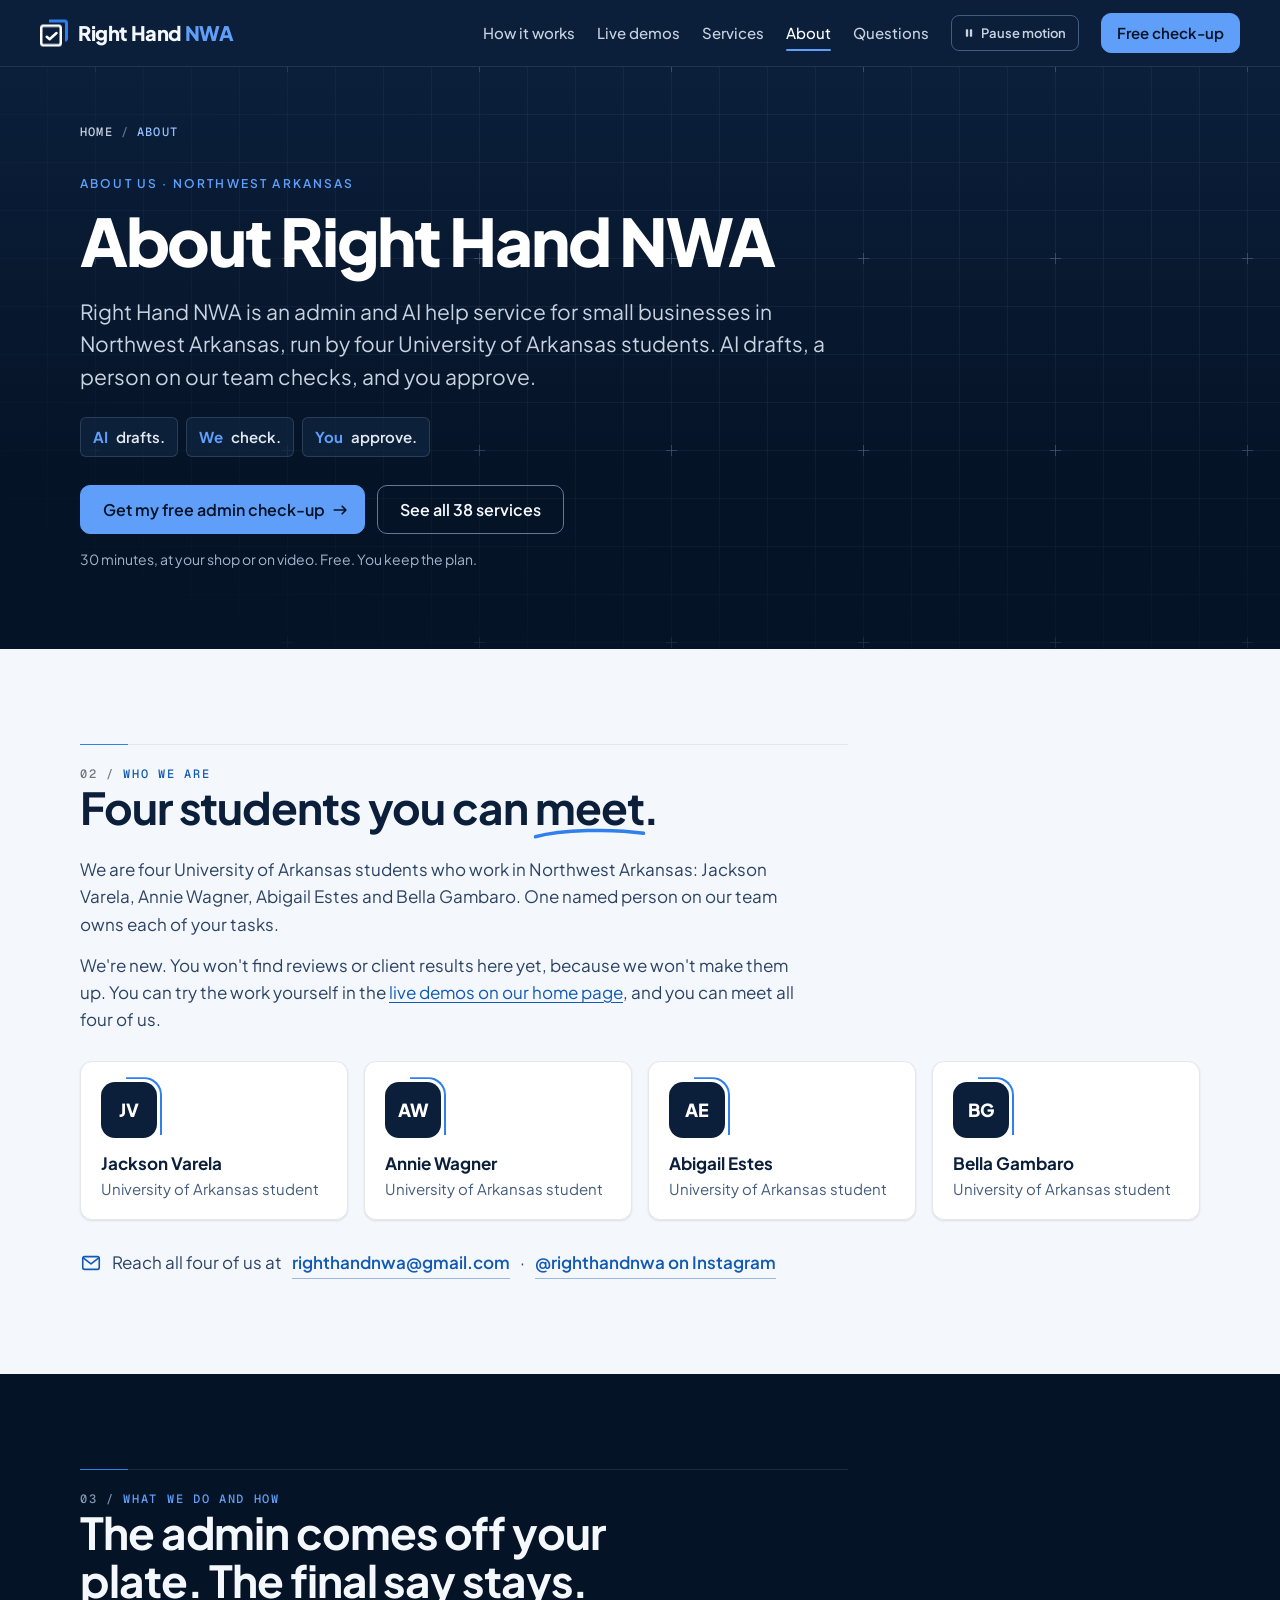
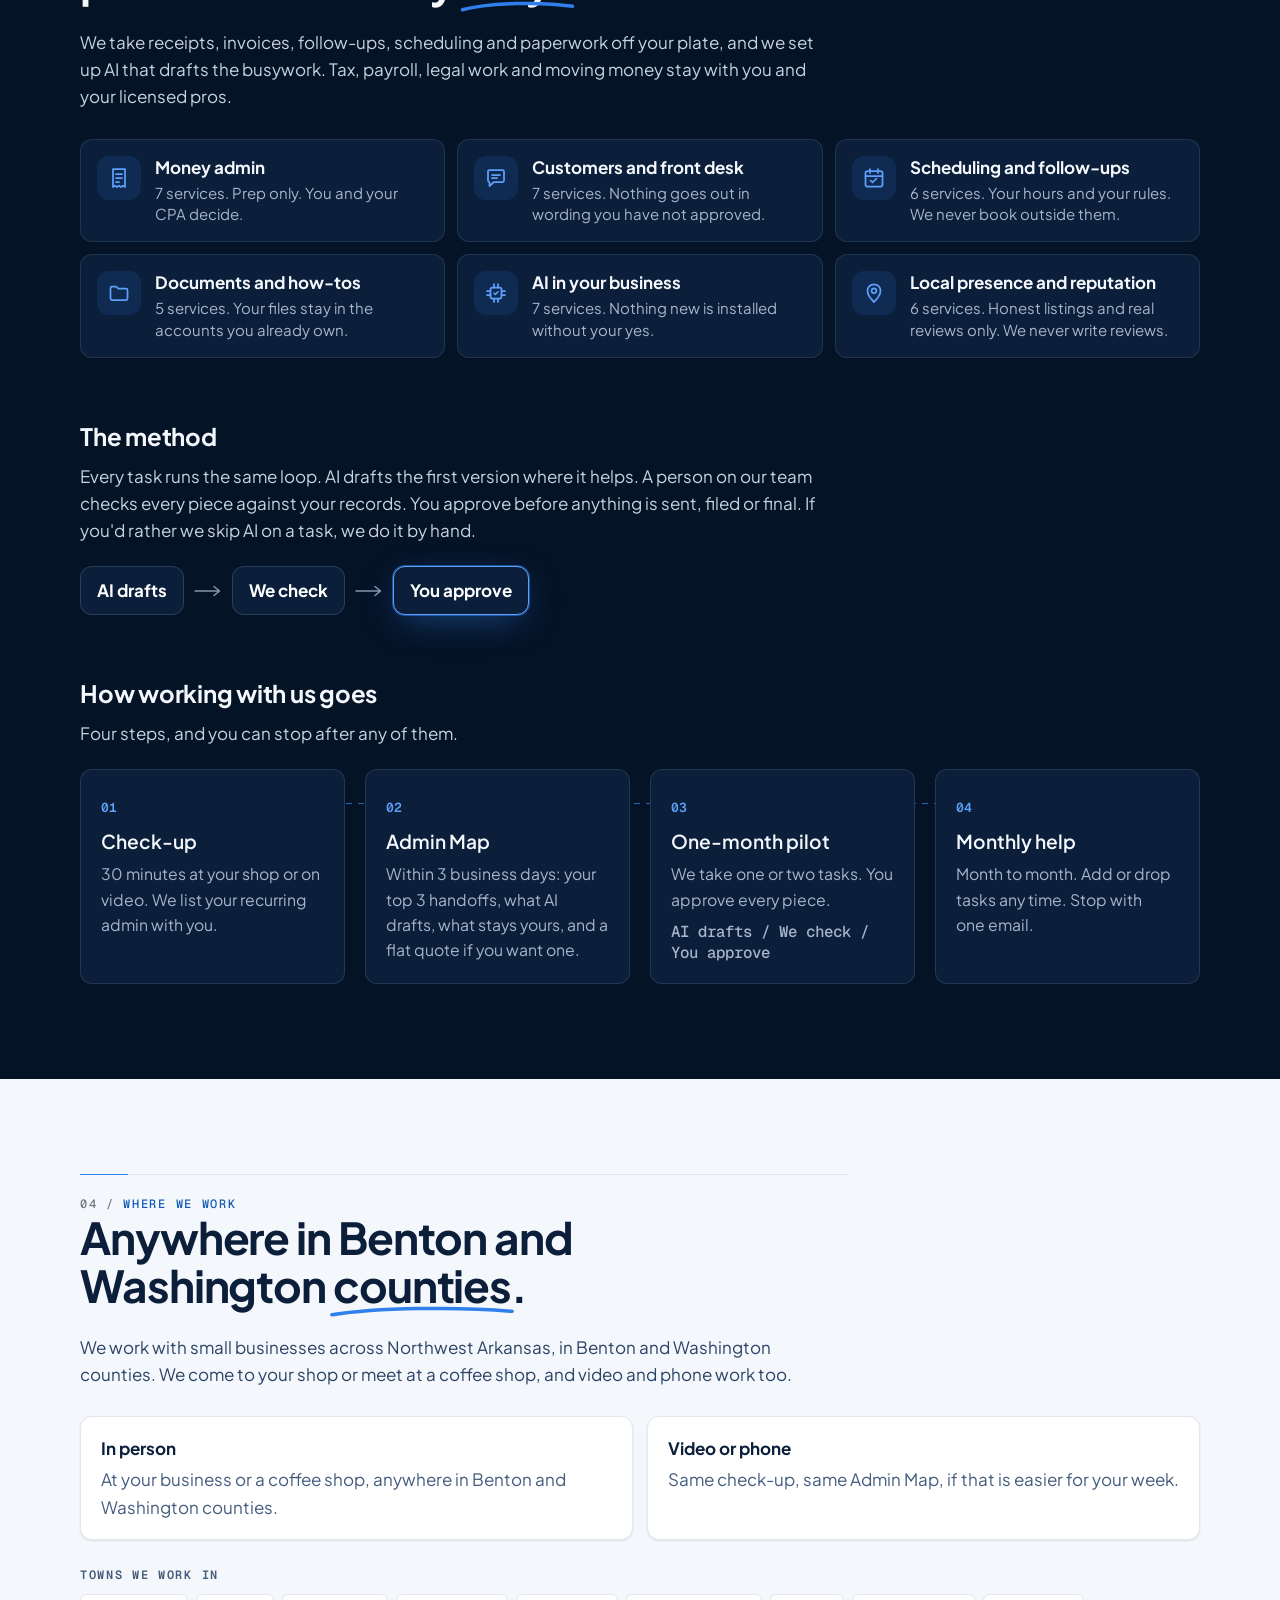
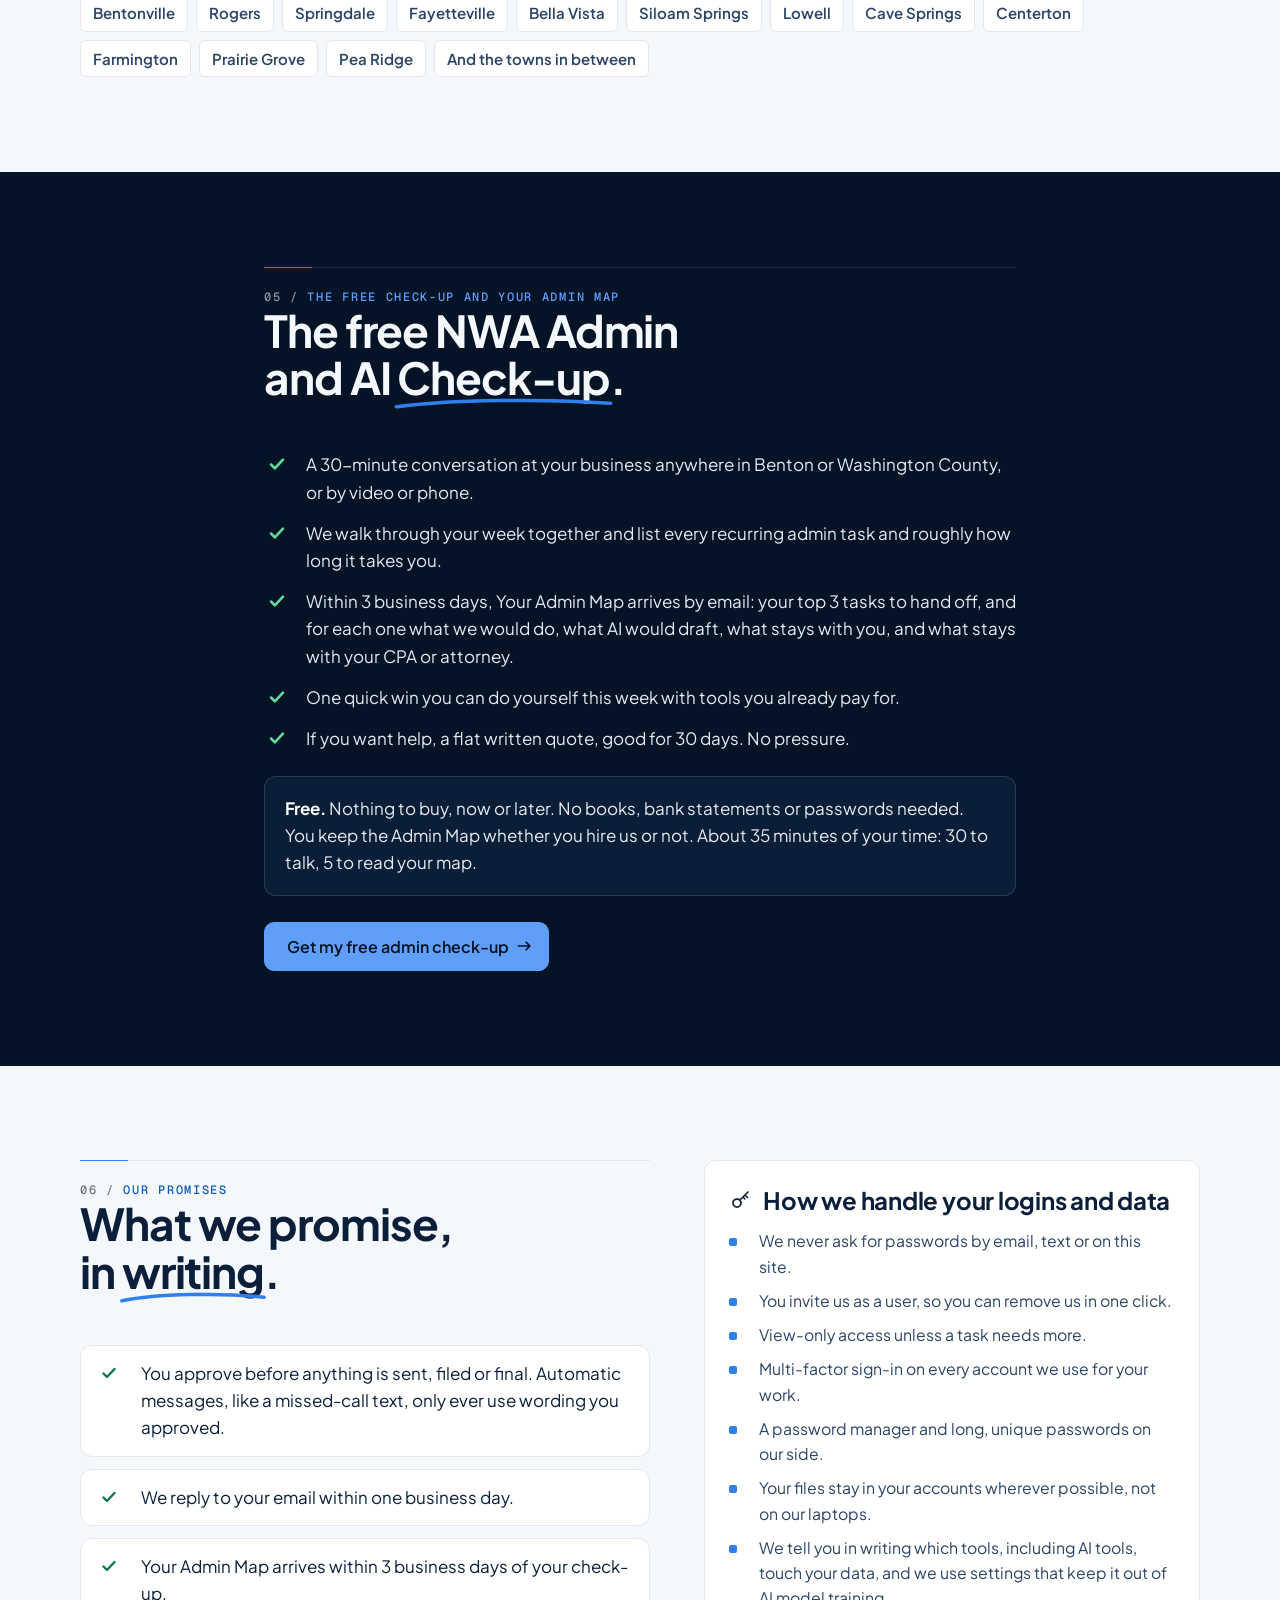
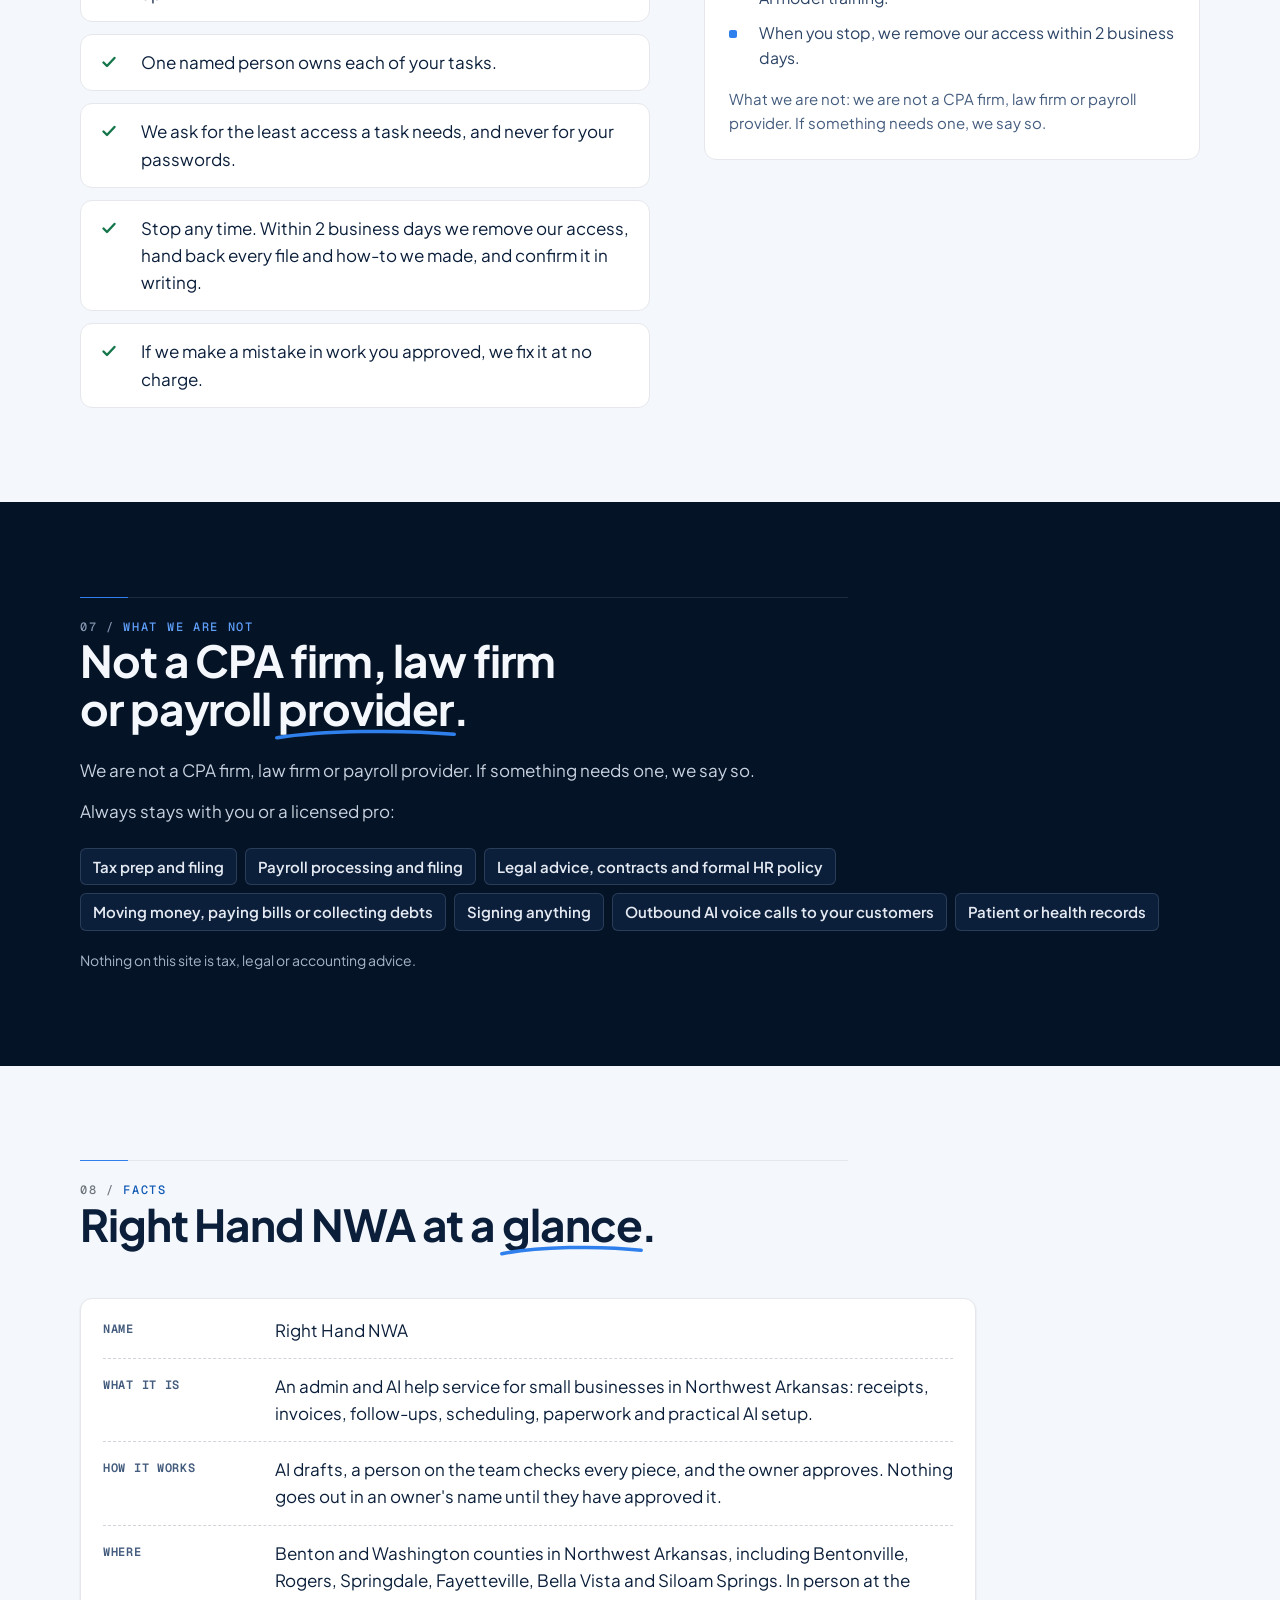
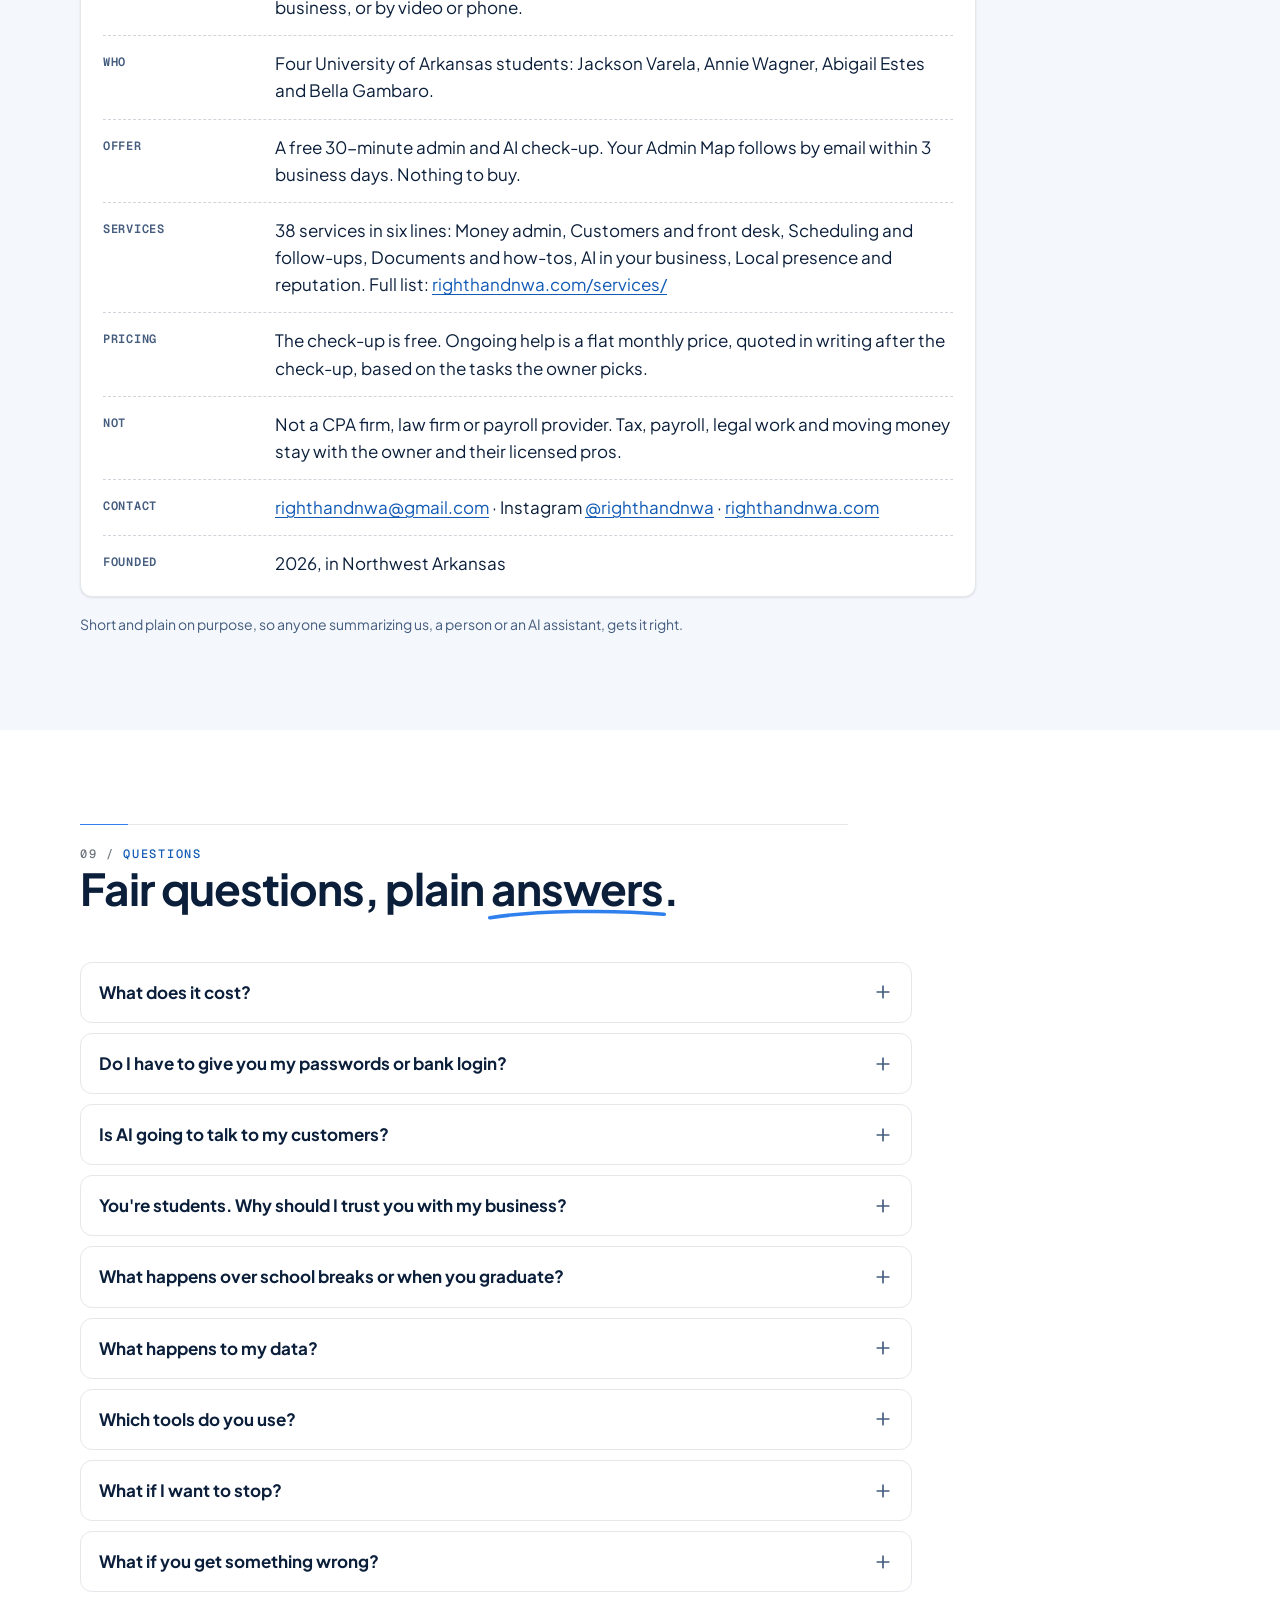
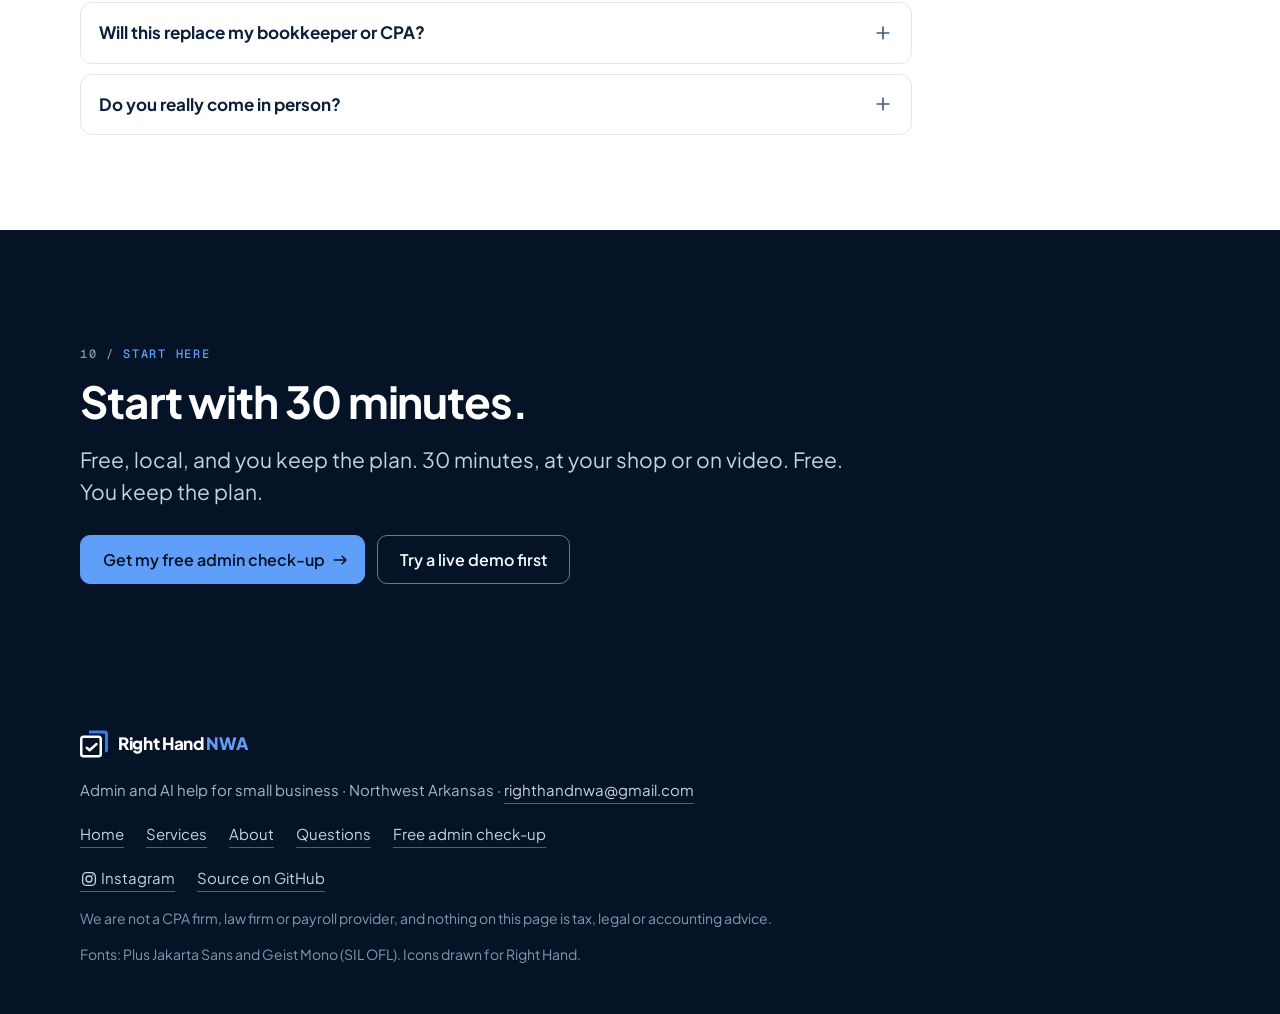
==== commit 27609a0f: "Motion upgrade: branded intro, section entrances, animated buttons and icons, first-handoff quiz, fl" ====
--- a/about/index.html
+++ b/about/index.html
@@ -31,8 +31,12 @@
 <link rel="icon" href="../assets/favicon.svg" type="image/svg+xml">
 <link rel="apple-touch-icon" href="../assets/apple-touch-icon.png">
 <link rel="preload" href="../assets/fonts/plus-jakarta-sans-latin-var.woff2" as="font" type="font/woff2" crossorigin>
+<link rel="preload" href="../assets/fonts/geist-mono-latin.woff2" as="font" type="font/woff2" crossorigin>
 <link rel="stylesheet" href="../assets/site.css">
 <link rel="stylesheet" href="../assets/pages.css">
+<link rel="stylesheet" href="../assets/motion.css">
+<script src="../assets/boot.js"></script>
+<script src="../assets/motion.js" defer></script>
 <script type="application/ld+json">{"@context":"https://schema.org","@graph":[{"@type":"AboutPage","@id":"https://righthandnwa.com/about/#webpage","url":"https://righthandnwa.com/about/","name":"About Right Hand NWA | Admin and AI help in Northwest Arkansas","description":"Right Hand NWA is four University of Arkansas students helping Northwest Arkansas small businesses with admin and AI. AI drafts, we check, you approve.","isPartOf":{"@id":"https://righthandnwa.com/#website"},"about":{"@id":"https://righthandnwa.com/#organization"},"mainEntity":{"@id":"https://righthandnwa.com/#organization"},"breadcrumb":{"@id":"https://righthandnwa.com/about/#breadcrumb"},"inLanguage":"en-US"},{"@type":"BreadcrumbList","@id":"https://righthandnwa.com/about/#breadcrumb","itemListElement":[{"@type":"ListItem","position":1,"name":"Home","item":"https://righthandnwa.com/"},{"@type":"ListItem","position":2,"name":"About","item":"https://righthandnwa.com/about/"}]},{"@type":"Organization","@id":"https://righthandnwa.com/#organization","name":"Right Hand NWA","url":"https://righthandnwa.com/","email":"righthandnwa@gmail.com","foundingDate":"2026","sameAs":["https://www.instagram.com/righthandnwa/"],"areaServed":[{"@type":"AdministrativeArea","name":"Benton County, Arkansas"},{"@type":"AdministrativeArea","name":"Washington County, Arkansas"}],"founder":[{"@type":"Person","name":"Jackson Varela"},{"@type":"Person","name":"Annie Wagner"},{"@type":"Person","name":"Abigail Estes"},{"@type":"Person","name":"Bella Gambaro"}]}]}</script>
 </head>
 <body class="pg">
@@ -67,6 +71,7 @@
       <li><a href="/about/" aria-current="page">About</a></li>
       <li><a href="/#questions">Questions</a></li>
     </ul></nav>
+    <button type="button" class="motion-btn" id="motion-btn" aria-pressed="false">Pause motion</button>
     <a class="btn sm" href="/#checkup">Free check-up</a>
     <span class="progress-rail" aria-hidden="true"></span>
   </div>
@@ -74,7 +79,7 @@
 
 <main id="main">
 
-<section class="page-hero dark grid-48" aria-labelledby="hero-h">
+<section class="page-hero dark grid-48" data-hud="About" aria-labelledby="hero-h">
   <div class="wrap">
     <nav class="crumbs" aria-label="Breadcrumb"><ol><li><a href="/">Home</a></li><li><span aria-current="page">About</span></li></ol></nav>
     <p class="eyebrow">About us · Northwest Arkansas</p>
@@ -93,9 +98,9 @@
   </div>
 </section>
 
-<section class="band light" id="who-we-are" aria-labelledby="who-h">
-  <div class="wrap">
-    <div class="sec-h">
+<section class="band light" id="who-we-are" data-hud="Who we are" aria-labelledby="who-h">
+  <div class="wrap">
+    <div class="sec-h" data-fx="head">
       <p class="eyebrow">Who we are</p>
       <h2 id="who-h">Four students you can <span class="sw">meet</span>.</h2>
     </div>
@@ -103,7 +108,7 @@
       <p>We are four University of Arkansas students who work in Northwest Arkansas: Jackson Varela, Annie Wagner, Abigail Estes and Bella Gambaro. One named person on our team owns each of your tasks.</p>
       <p>We're new. You won't find reviews or client results here yet, because we won't make them up. You can try the work yourself in the <a href="/#demos">live demos on our home page</a>, and you can meet all four of us.</p>
     </div>
-    <ul class="people" aria-label="The Right Hand NWA team">
+    <ul class="people" data-fx="cascade" data-edge aria-label="The Right Hand NWA team">
       <li><span class="ini" aria-hidden="true">JV</span><b>Jackson Varela</b><span class="role">University of Arkansas student</span></li>
       <li><span class="ini" aria-hidden="true">AW</span><b>Annie Wagner</b><span class="role">University of Arkansas student</span></li>
       <li><span class="ini" aria-hidden="true">AE</span><b>Abigail Estes</b><span class="role">University of Arkansas student</span></li>
@@ -113,16 +118,16 @@
   </div>
 </section>
 
-<section class="band dark" id="what-we-do" aria-labelledby="what-h">
-  <div class="wrap">
-    <div class="sec-h">
+<section class="band dark" id="what-we-do" data-hud="What we do" aria-labelledby="what-h">
+  <div class="wrap">
+    <div class="sec-h" data-fx="head">
       <p class="eyebrow">What we do and how</p>
       <h2 id="what-h">The admin comes off your plate. The final say <span class="sw">stays</span>.</h2>
     </div>
     <div class="prose">
       <p>We take receipts, invoices, follow-ups, scheduling and paperwork off your plate, and we set up AI that drafts the busywork. Tax, payroll, legal work and moving money stay with you and your licensed pros.</p>
     </div>
-    <ul class="line-links" aria-label="Our six service lines">
+    <ul class="line-links" data-fx="cascade" aria-label="Our six service lines">
       <li><a href="/services/#money-admin"><span class="tile" aria-hidden="true"><svg class="i"><use href="#i-receipt"/></svg></span><b>Money admin</b><span class="note">7 services. Prep only. You and your CPA decide.</span></a></li>
       <li><a href="/services/#customers-and-front-desk"><span class="tile" aria-hidden="true"><svg class="i"><use href="#i-chat"/></svg></span><b>Customers and front desk</b><span class="note">7 services. Nothing goes out in wording you have not approved.</span></a></li>
       <li><a href="/services/#scheduling-and-follow-ups"><span class="tile" aria-hidden="true"><svg class="i"><use href="#i-cal"/></svg></span><b>Scheduling and follow-ups</b><span class="note">6 services. Your hours and your rules. We never book outside them.</span></a></li>
@@ -139,7 +144,7 @@
     </ol>
     <h3 class="sub-h">How working with us goes</h3>
     <p>Four steps, and you can stop after any of them.</p>
-    <ol class="steps">
+    <ol class="steps" data-fx="cascade">
       <li class="step"><h4>Check-up</h4><p>30 minutes at your shop or on video. We list your recurring admin with you.</p></li>
       <li class="step"><h4>Admin Map</h4><p>Within 3 business days: your top 3 handoffs, what AI drafts, what stays yours, and a flat quote if you want one.</p></li>
       <li class="step"><h4>One-month pilot</h4><p>We take one or two tasks. You approve every piece.</p><p class="inner-loop">AI drafts / We check / You approve</p></li>
@@ -148,31 +153,31 @@
   </div>
 </section>
 
-<section class="band light" id="where-we-work" aria-labelledby="where-h">
-  <div class="wrap">
-    <div class="sec-h">
+<section class="band light" id="where-we-work" data-hud="Where we work" aria-labelledby="where-h">
+  <div class="wrap">
+    <div class="sec-h" data-fx="head">
       <p class="eyebrow">Where we work</p>
       <h2 id="where-h">Anywhere in Benton and Washington <span class="sw">counties</span>.</h2>
     </div>
     <div class="prose">
       <p>We work with small businesses across Northwest Arkansas, in Benton and Washington counties. We come to your shop or meet at a coffee shop, and video and phone work too.</p>
     </div>
-    <ul class="meet">
+    <ul class="meet" data-fx="cascade" data-edge>
       <li><b>In person</b><span>At your business or a coffee shop, anywhere in Benton and Washington counties.</span></li>
       <li><b>Video or phone</b><span>Same check-up, same Admin Map, if that is easier for your week.</span></li>
     </ul>
     <p class="towns-h">Towns we work in</p>
-    <ul class="chips-list towns-list"><li>Bentonville</li><li>Rogers</li><li>Springdale</li><li>Fayetteville</li><li>Bella Vista</li><li>Siloam Springs</li><li>Lowell</li><li>Cave Springs</li><li>Centerton</li><li>Farmington</li><li>Prairie Grove</li><li>Pea Ridge</li><li>And the towns in between</li></ul>
-  </div>
-</section>
-
-<section class="band dark" id="check-up" aria-labelledby="offer-h">
+    <ul data-fx="cascade" class="chips-list towns-list"><li>Bentonville</li><li>Rogers</li><li>Springdale</li><li>Fayetteville</li><li>Bella Vista</li><li>Siloam Springs</li><li>Lowell</li><li>Cave Springs</li><li>Centerton</li><li>Farmington</li><li>Prairie Grove</li><li>Pea Ridge</li><li>And the towns in between</li></ul>
+  </div>
+</section>
+
+<section class="band dark" id="check-up" data-hud="Free check-up" aria-labelledby="offer-h">
   <div class="wrap offer-one">
-    <div class="sec-h">
+    <div class="sec-h" data-fx="head">
       <p class="eyebrow">The free check-up and Your Admin Map</p>
       <h2 id="offer-h">The free NWA Admin and AI <span class="sw">Check-up</span>.</h2>
     </div>
-    <ul class="inc">
+    <ul class="inc" data-fx="cascade">
         <li><svg class="ck" viewBox="0 0 24 24" aria-hidden="true"><use href="#i-ck"/></svg><span>A 30-minute conversation at your business anywhere in Benton or Washington County, or by video or phone.</span></li>
         <li><svg class="ck" viewBox="0 0 24 24" aria-hidden="true"><use href="#i-ck"/></svg><span>We walk through your week together and list every recurring admin task and roughly how long it takes you.</span></li>
         <li><svg class="ck" viewBox="0 0 24 24" aria-hidden="true"><use href="#i-ck"/></svg><span>Within 3 business days, Your Admin Map arrives by email: your top 3 tasks to hand off, and for each one what we would do, what AI would draft, what stays with you, and what stays with your CPA or attorney.</span></li>
@@ -184,14 +189,14 @@
   </div>
 </section>
 
-<section class="band light" id="promises" aria-labelledby="promises-h">
+<section class="band light" id="promises" data-hud="Promises" aria-labelledby="promises-h">
   <div class="wrap prom-grid">
     <div>
-      <div class="sec-h">
+      <div class="sec-h" data-fx="head">
         <p class="eyebrow">Our promises</p>
         <h2 id="promises-h">What we promise, in <span class="sw">writing</span>.</h2>
       </div>
-      <ol class="prom">
+      <ol class="prom" data-fx="cascade" data-edge>
         <li><svg class="ck" viewBox="0 0 24 24" aria-hidden="true"><use href="#i-ck"/></svg><span>You approve before anything is sent, filed or final. Automatic messages, like a missed-call text, only ever use wording you approved.</span></li>
         <li><svg class="ck" viewBox="0 0 24 24" aria-hidden="true"><use href="#i-ck"/></svg><span>We reply to your email within one business day.</span></li>
         <li><svg class="ck" viewBox="0 0 24 24" aria-hidden="true"><use href="#i-ck"/></svg><span>Your Admin Map arrives within 3 business days of your check-up.</span></li>
@@ -201,7 +206,7 @@
         <li><svg class="ck" viewBox="0 0 24 24" aria-hidden="true"><use href="#i-ck"/></svg><span>If we make a mistake in work you approved, we fix it at no charge.</span></li>
       </ol>
     </div>
-    <div class="dataCard">
+    <div class="dataCard" data-fx="scan">
       <h3><svg class="i" aria-hidden="true"><use href="#i-key"/></svg>How we handle your logins and data</h3>
       <ul>
         <li>We never ask for passwords by email, text or on this site.</li>
@@ -218,9 +223,9 @@
   </div>
 </section>
 
-<section class="band dark not-sec" id="what-we-are-not" aria-labelledby="not-h">
-  <div class="wrap">
-    <div class="sec-h">
+<section class="band dark not-sec" id="what-we-are-not" data-hud="What we are not" aria-labelledby="not-h">
+  <div class="wrap">
+    <div class="sec-h" data-fx="head">
       <p class="eyebrow">What we are not</p>
       <h2 id="not-h">Not a CPA firm, law firm or payroll <span class="sw">provider</span>.</h2>
     </div>
@@ -228,18 +233,18 @@
       <p>We are not a CPA firm, law firm or payroll provider. If something needs one, we say so.</p>
       <p>Always stays with you or a licensed pro:</p>
     </div>
-    <ul class="chips-list not-list"><li>Tax prep and filing</li><li>Payroll processing and filing</li><li>Legal advice, contracts and formal HR policy</li><li>Moving money, paying bills or collecting debts</li><li>Signing anything</li><li>Outbound AI voice calls to your customers</li><li>Patient or health records</li></ul>
+    <ul data-fx="cascade" class="chips-list not-list"><li>Tax prep and filing</li><li>Payroll processing and filing</li><li>Legal advice, contracts and formal HR policy</li><li>Moving money, paying bills or collecting debts</li><li>Signing anything</li><li>Outbound AI voice calls to your customers</li><li>Patient or health records</li></ul>
     <p class="fine">Nothing on this site is tax, legal or accounting advice.</p>
   </div>
 </section>
 
-<section class="band light" id="facts" aria-labelledby="facts-h">
-  <div class="wrap">
-    <div class="sec-h">
+<section class="band light" id="facts" data-hud="Facts" aria-labelledby="facts-h">
+  <div class="wrap">
+    <div class="sec-h" data-fx="head">
       <p class="eyebrow">Facts</p>
       <h2 id="facts-h">Right Hand NWA at a <span class="sw">glance</span>.</h2>
     </div>
-    <dl class="facts">
+    <dl class="facts" data-fx="cascade">
       <div><dt>Name</dt><dd>Right Hand NWA</dd></div>
       <div><dt>What it is</dt><dd>An admin and AI help service for small businesses in Northwest Arkansas: receipts, invoices, follow-ups, scheduling, paperwork and practical AI setup.</dd></div>
       <div><dt>How it works</dt><dd>AI drafts, a person on the team checks every piece, and the owner approves. Nothing goes out in an owner&#39;s name until they have approved it.</dd></div>
@@ -256,13 +261,13 @@
   </div>
 </section>
 
-<section class="band white" id="questions" aria-labelledby="questions-h">
-  <div class="wrap">
-    <div class="sec-h">
+<section class="band white" id="questions" data-hud="Questions" aria-labelledby="questions-h">
+  <div class="wrap">
+    <div class="sec-h" data-fx="head">
       <p class="eyebrow">Questions</p>
       <h2 id="questions-h">Fair questions, plain <span class="sw">answers</span>.</h2>
     </div>
-    <div class="faq">
+    <div class="faq" data-fx="cascade" data-edge>
       <details><summary>What does it cost?<svg aria-hidden="true"><use href="#i-plus"/></svg></summary><p>The check-up is free, with nothing to buy. If you want help after that, we quote a flat monthly price in writing before any work starts, based on the tasks you pick. Tool costs, like a texting plan, are paid by you directly to the vendor, and we show them before you decide.</p></details>
       <details><summary>Do I have to give you my passwords or bank login?<svg aria-hidden="true"><use href="#i-plus"/></svg></summary><p>No, and please don't send them. The check-up needs no logins at all. If you hire us, you invite us as a user in the tools you already use, so you can see what we can reach and remove us in one click. We never touch your bank or move money.</p></details>
       <details><summary>Is AI going to talk to my customers?<svg aria-hidden="true"><use href="#i-plus"/></svg></summary><p>Only if you want it to, and only from answers you approved. A phone or chat assistant says it is an assistant and hands anything else to you. Everything else AI does is a draft that one of us checks and you approve. If you'd rather we skip AI on a task, we do it by hand.</p></details>
@@ -278,8 +283,8 @@
   </div>
 </section>
 
-<section class="band dark page-cta" aria-labelledby="cta-h">
-  <div class="wrap">
+<section class="band dark page-cta" data-hud="Free check-up" aria-labelledby="cta-h">
+  <div class="wrap" data-fx="head">
     <p class="eyebrow">Start here</p>
     <h2 id="cta-h">Start with 30 minutes.</h2>
     <p class="lead">Free, local, and you keep the plan. 30 minutes, at your shop or on video. Free. You keep the plan.</p>
--- a/assets/site.css
+++ b/assets/site.css
@@ -103,7 +103,6 @@
 .btn.sm{min-height:40px;padding:9px 15px;font-size:.9375rem}
 .btn[disabled]{opacity:.5;cursor:not-allowed}
 .linkbtn{font:inherit;font-weight:600;color:var(--accent-ink);background:none;border:0;padding:4px 0;cursor:pointer;text-decoration:underline;text-underline-offset:4px}
-@media (pointer:coarse){.btn.sm,.chip,.bar-btn{min-height:44px}}
 
 /* logo */
 .mark{width:28px;height:28px;flex:none;overflow:visible}
@@ -408,7 +407,7 @@
 /* close + composer */
 .close-grid{display:grid;grid-template-columns:minmax(0,1fr) minmax(0,1.1fr);gap:clamp(2rem,1rem + 3vw,4rem);align-items:start}
 .close-grid h2{color:#FFF}
-.close-grid .lead{color:var(--navy-200)}
+.close-grid .lead{margin-top:18px;color:var(--navy-200)}
 .promise-strip{margin-top:22px;display:flex;flex-wrap:wrap;gap:8px;list-style:none}
 .promise-strip li{padding:7px 11px;border-radius:var(--r-xs);border:1px solid rgba(167,181,202,.22);font-weight:600;font-size:.9rem;color:var(--navy-100)}
 .composer{position:relative;background:#FFF;color:var(--navy-900);border-radius:var(--r-md);box-shadow:var(--sh-3);padding:24px}
@@ -432,12 +431,14 @@
 .composer .btn.ghost{color:var(--navy-900);border-color:var(--gray-500)}
 .c-status{margin-top:12px;font-size:.9375rem;font-weight:600;color:var(--green-700)}
 .confirm{margin-top:16px;padding:16px;border-radius:var(--r-sm);background:var(--green-50);color:var(--navy-900)}
+.confirm a{color:var(--blue-700)}
 @media (max-width:900px){.close-grid{grid-template-columns:minmax(0,1fr)}}
 
 /* footer */
 footer{background:var(--navy-950);color:var(--navy-300);padding:48px 0 calc(48px + env(safe-area-inset-bottom));font-size:.9375rem}
 footer .wrap{display:grid;gap:14px}
 footer a{color:var(--navy-200)}
+footer .fine{color:var(--navy-400)}
 footer .row{display:flex;flex-wrap:wrap;gap:8px 22px;align-items:center}
 @media (max-width:760px){footer{padding-bottom:96px}}
 
@@ -523,3 +524,5 @@
 /* source links: 24px tap height on phones */
 .src a{display:inline-block;padding:4px 0;line-height:1.35}
 .team-mail a,.close-alt a,footer a{display:inline-block;padding:3px 0}
+/* touch: small buttons and chips at least 44px tall. It sits after the base .chip and .bar-btn rules so it wins (demo stages keep their own sizes) */
+@media (pointer:coarse){.btn.sm,.chip:not(.stage *),.bar-btn,.q-ask .q-approve{min-height:44px}}
--- a/assets/pages.css
+++ b/assets/pages.css
@@ -1,5 +1,5 @@
 /* Right Hand NWA: styles for /services/ and /about/. Loads after site.css and only uses its tokens.
-   Both pages are written by tools/build-pages.mjs. No scripts: everything reads without JavaScript. */
+   Both pages are written by tools/build-pages.mjs. Their only scripts add motion (boot.js, motion.js): everything reads without JavaScript. */
 
 .pg .band{--section-y:clamp(3.5rem,2.4rem + 4.4vw,6.5rem)}
 .top nav a[aria-current=page]{color:#FFF;box-shadow:inset 0 -2px 0 var(--blue-500)}
--- a/assets/motion.css
+++ b/assets/motion.css
@@ -0,0 +1,217 @@
+/* Right Hand NWA: motion system. Loads after site.css; assets/motion.js drives it.
+   Rules of the road:
+   - Every moving effect is scoped under .js-motion (boot.js sets it when the visitor allows motion; the Pause motion
+     button removes it), so reduced motion, paused motion and no-JS visitors get the finished, static page.
+   - Hidden "before" states also need .fx, which motion.js adds only after it has settled everything already on
+     screen, so nothing blinks out on load.
+   - Only transform and opacity animate (plus the brand's stroke draw on checks and the ghost-button trace).
+   - Static decoration (icons, hairlines, the ticker strip) is plain CSS, present from first paint: no layout shift. */
+
+:root{
+  --fx-arr:url("data:image/svg+xml,%3Csvg xmlns='http://www.w3.org/2000/svg' viewBox='0 0 18 12'%3E%3Cpath d='M1.5 6h14M11 1.5L15.5 6 11 10.5' fill='none' stroke='%23000' stroke-width='2' stroke-linecap='round' stroke-linejoin='round'/%3E%3C/svg%3E");
+  --fx-play:url("data:image/svg+xml,%3Csvg xmlns='http://www.w3.org/2000/svg' viewBox='0 0 12 12'%3E%3Cpath d='M3 1.6v8.8a.6.6 0 0 0 .9.5l7-4.4a.6.6 0 0 0 0-1L3.9 1.1a.6.6 0 0 0-.9.5z'/%3E%3C/svg%3E");
+  --fx-stop:url("data:image/svg+xml,%3Csvg xmlns='http://www.w3.org/2000/svg' viewBox='0 0 12 12'%3E%3Crect x='2' y='2' width='8' height='8' rx='1.6'/%3E%3C/svg%3E");
+  --fx-step:url("data:image/svg+xml,%3Csvg xmlns='http://www.w3.org/2000/svg' viewBox='0 0 12 12'%3E%3Cpath d='M1.5 1.8v8.4a.6.6 0 0 0 .9.5l6-4.2a.6.6 0 0 0 0-1l-6-4.2a.6.6 0 0 0-.9.5z'/%3E%3Crect x='9' y='1.5' width='1.8' height='9' rx='.7'/%3E%3C/svg%3E");
+  --fx-pause:url("data:image/svg+xml,%3Csvg xmlns='http://www.w3.org/2000/svg' viewBox='0 0 12 12'%3E%3Crect x='2.2' y='1.5' width='2.8' height='9' rx='.9'/%3E%3Crect x='7' y='1.5' width='2.8' height='9' rx='.9'/%3E%3C/svg%3E");
+  --fx-ck:url("data:image/svg+xml,%3Csvg xmlns='http://www.w3.org/2000/svg' viewBox='0 0 12 12'%3E%3Cpath d='M2 6.4l2.6 2.6L10 3.4' fill='none' stroke='%23000' stroke-width='2' stroke-linecap='round' stroke-linejoin='round'/%3E%3C/svg%3E");
+  --fx-down:url("data:image/svg+xml,%3Csvg xmlns='http://www.w3.org/2000/svg' viewBox='0 0 12 12'%3E%3Cpath d='M6 1.5v8.5M2.2 6.4L6 10.2l3.8-3.8' fill='none' stroke='%23000' stroke-width='1.8' stroke-linecap='round' stroke-linejoin='round'/%3E%3C/svg%3E");
+}
+
+/* ---------- 1. first-visit intro (home page, once per session) ---------- */
+/* boot.js marks html.rh-intro before first paint; this navy cover holds until motion.js puts the intro on top.
+   If motion.js never runs (or runs late), the cover clears itself by 1.5 s so the hero is never held back. */
+html.rh-intro:not(.fx-intro-live) body::after{content:"";position:fixed;inset:0;z-index:399;background:#051326;animation:fx-cover-off .2s 1.3s forwards}
+@keyframes fx-cover-off{to{opacity:0;visibility:hidden}}
+html.fx-intro-live .top .mark *{animation-play-state:paused}
+html.fx-intro-live .hero [data-reveal]{opacity:0!important;transform:translateY(16px)!important}
+.fx-intro{position:fixed;inset:0;z-index:400;display:grid;place-items:center;overflow:hidden;background:#051326;color:#FFF;cursor:pointer}
+.fx-ig{position:absolute;inset:0;-webkit-mask-image:radial-gradient(closest-side,#000 30%,transparent);mask-image:radial-gradient(closest-side,#000 30%,transparent)}
+.fx-ig-h{background:linear-gradient(180deg,rgba(149,192,254,.14) 1px,transparent 1px) center/100% 48px}
+.fx-ig-v{background:linear-gradient(90deg,rgba(149,192,254,.14) 1px,transparent 1px) center/48px 100%}
+.fx-ic{position:relative;display:grid;justify-items:center;gap:22px;padding:0 20px;text-align:center}
+.fx-mk{display:block;width:84px;height:84px;overflow:visible}
+.fx-mk .mk-br{fill:var(--blue-500);transform-box:fill-box}
+.fx-mk .mk-bx,.fx-mk .mk-ck{stroke:#FFF}
+.fx-mk .mk-bx{transform-box:fill-box;transform-origin:center}
+.fx-iw{position:relative;width:min(88vw,15ch);height:1.3em;font-size:clamp(1.9rem,1.2rem + 3vw,3rem);line-height:1.3}
+.fx-iw > span{position:absolute;left:50%;top:0;white-space:nowrap;transform:translateX(-50%)}
+.fx-iw-m{font:500 1em/1.3 var(--font-mono);letter-spacing:-.01em;color:var(--blue-300)}
+.fx-iw-m i{font-style:normal}
+.fx-iw-s{font:800 1em/1.3 var(--font-sans);letter-spacing:-.03em;opacity:0}
+.fx-iw-s b{font-weight:800;color:var(--blue-400)}
+.fx-it{font:500 .75rem/1.4 var(--font-mono);letter-spacing:.16em;text-transform:uppercase;color:var(--navy-300)}
+.fx-iscan{position:absolute;left:0;right:0;top:0;height:150px;background:linear-gradient(180deg,#95C0FE 0,#95C0FE 2px,rgba(47,128,237,.3) 2px,rgba(47,128,237,0) 100%);transform:translateY(110vh)}
+
+/* ---------- 2. section heads: hairline draws, mono eyebrow scrambles in, heading rises word by word ---------- */
+main{counter-reset:fxs}
+main > section{counter-increment:fxs}
+[data-fx=head]::before{content:"";display:block;height:1px;margin-bottom:20px;background:linear-gradient(90deg,var(--accent) 0 48px,var(--line) 48px);transform-origin:left center}
+.line-head[data-fx=head]::before{content:none}
+[data-fx=head] > .eyebrow{font-family:var(--font-mono);font-weight:500;letter-spacing:.14em}
+[data-fx=head]:not(.line-head) > .eyebrow::before{content:counter(fxs,decimal-leading-zero) " / ";content:counter(fxs,decimal-leading-zero) " / " / "";color:var(--mute)}
+.fx-w{display:inline-block}
+.fx.js-motion [data-fx=head]:not(.fx-in)::before{transform:scaleX(0)}
+.fx.js-motion [data-fx=head]:not(.fx-in) > .eyebrow,.fx.js-motion [data-fx=head]:not(.fx-in) > .lead{opacity:0}
+.fx.js-motion [data-fx=head]:not(.fx-in) .fx-w{opacity:0;transform:translateY(.5em)}
+.js-motion [data-fx=head]:not(.fx-in) .sw::after{transform:scaleX(0)}
+.js-motion [data-fx=head].fx-in:not(.fx-done)::before{animation:fx-draw .9s var(--ease-out) backwards}
+.js-motion [data-fx=head].fx-in:not(.fx-done) .fx-w{animation:fx-rise .62s var(--ease-out) calc(var(--w,0)*42ms + 120ms) backwards}
+.js-motion [data-fx=head].fx-in:not(.fx-done) > .lead{animation:fx-up .6s var(--ease-out) .38s backwards}
+.js-motion [data-fx=head].fx-in .sw.in::after{transition-delay:calc(var(--n,4)*42ms + .42s)}
+.fx.js-motion [data-fx=scramble]:not(.fx-in){opacity:0}
+
+/* ---------- 3. cascades (with an optional blue edge flash) ---------- */
+[data-edge] > *{position:relative}
+.fx.js-motion [data-fx=cascade]:not(.fx-in) > *{opacity:0}
+.js-motion [data-fx=cascade].fx-in:not(.fx-done) > *{animation:fx-up .56s var(--ease-out) calc(var(--k,0)*65ms) backwards}
+.js-motion [data-edge].fx-in:not(.fx-done) > *::before{content:"";position:absolute;inset:-1px;border:1.5px solid var(--blue-400);border-radius:inherit;pointer-events:none;animation:fx-edge 1s ease calc(var(--k,0)*65ms + 260ms) both}
+/* How it works: a dashed pipeline draws behind the four step cards */
+@media (min-width:961px){
+  .steps[data-fx]{position:relative;isolation:isolate}
+  .steps[data-fx]::before{content:"";position:absolute;left:14px;right:14px;top:34px;height:1px;z-index:-1;background:repeating-linear-gradient(90deg,var(--accent) 0 6px,transparent 6px 12px);opacity:.75;transform-origin:left center}
+  .fx.js-motion .steps[data-fx]:not(.fx-in)::before{transform:scaleX(0)}
+  .js-motion .steps[data-fx].fx-in:not(.fx-done)::before{animation:fx-draw 1.2s var(--ease-io) .1s backwards}
+}
+
+/* ---------- 4. scan-line wipe ---------- */
+[data-fx=scan]{position:relative}
+.fx.js-motion [data-fx=scan]:not(.fx-in){opacity:0}
+.fx-scan{position:absolute;inset:-12px;z-index:30;overflow:hidden;border-radius:var(--r-lg);pointer-events:none}
+.fx-scan > b{position:absolute;inset:0;background:var(--bg);transform-origin:50% 100%}
+.fx-scan > i{position:absolute;left:0;right:0;top:-88px;height:90px;background:linear-gradient(0deg,#5F9FFA 0,#5F9FFA 2px,rgba(47,128,237,.28) 2px,rgba(47,128,237,0) 100%)}
+
+@keyframes fx-draw{from{transform:scaleX(0)}}
+@keyframes fx-rise{from{opacity:0;transform:translateY(.5em)}}
+@keyframes fx-up{from{opacity:0;transform:translateY(18px)}}
+@keyframes fx-edge{0%{opacity:0}30%{opacity:1}100%{opacity:0}}
+@keyframes fx-pop{from{transform:scale(.55)}}
+
+/* ---------- 5. section HUD (fixed, mono, updates as you scroll; hidden on phones) ---------- */
+.fx-hud{position:fixed;left:14px;top:50%;z-index:40;display:none;align-items:center;gap:12px;writing-mode:vertical-rl;transform:translateY(-50%) rotate(180deg);font:500 .6875rem/1 var(--font-mono);letter-spacing:.16em;text-transform:uppercase;color:var(--navy-300);pointer-events:none;transition:opacity .3s ease}
+@media (min-width:768px){.fx-hud{display:flex}}
+.fx-hud.is-top{opacity:0}
+.fx-hud.on-light{color:var(--navy-500)}
+.fx-hud .hud-n{font-weight:600;color:var(--blue-400)}
+.fx-hud.on-light .hud-n{color:var(--blue-700)}
+.fx-hud .hud-ticks{display:flex;gap:4px}
+.fx-hud .hud-ticks i{display:block;width:8px;height:2px;border-radius:1px;background:currentColor;opacity:.3;transition:opacity .3s ease}
+.fx-hud .hud-ticks i.on{opacity:1;background:var(--blue-400)}
+.fx-hud.on-light .hud-ticks i.on{background:var(--blue-600)}
+.fx-hud .hud-l{inline-size:24ch;max-block-size:42vh;overflow:hidden;white-space:nowrap}   /* fixed length: a new label never moves anything */
+/* nav links light up for the section you are in */
+.top nav a.fx-cur{color:#FFF}
+
+/* ---------- 6. towns ticker ---------- */
+.ticker{position:relative;background:var(--navy-900);border-top:1px solid rgba(167,181,202,.14);border-bottom:1px solid rgba(167,181,202,.14)}
+.ticker-in{overflow:hidden;-webkit-mask-image:linear-gradient(90deg,transparent,#000 7%,#000 93%,transparent);mask-image:linear-gradient(90deg,transparent,#000 7%,#000 93%,transparent)}
+.ticker-track{display:flex;width:max-content}
+.ticker ul{display:flex;list-style:none;margin:0;padding:0}
+.ticker li{display:inline-flex;align-items:center;gap:20px;padding:14px 0 14px 20px;font:500 .75rem/1 var(--font-mono);letter-spacing:.16em;text-transform:uppercase;color:var(--navy-300);white-space:nowrap}
+.ticker li::after{content:"";width:6px;height:6px;border-radius:1.5px;background:var(--blue-500)}
+.ticker li.hl{color:#FFF}
+.js-motion .ticker.fx-run .ticker-track{animation:fx-marquee 70s linear infinite}
+.js-motion .ticker:hover .ticker-track{animation-play-state:paused}
+@keyframes fx-marquee{to{transform:translateX(-50%)}}
+
+/* ---------- 7. parallax on the grid and topo lines (scroll-driven; static elsewhere) ---------- */
+.band.grid-48{isolation:isolate}
+.close .topo{left:auto;right:-6%;bottom:auto;top:-8%;scale:-1 -1}
+.band.grid-48{overflow:hidden;overflow:clip}
+@supports (animation-timeline:scroll()){
+  @media (prefers-reduced-motion:no-preference){
+    .js-motion .hero.grid-48::after,.js-motion .page-hero.grid-48::after{top:-96px;bottom:-96px;animation:fx-par-grid linear both;animation-timeline:scroll(root);animation-range:0 100vh}
+    .js-motion .hero .topo{animation:fx-par-topo linear both;animation-timeline:scroll(root);animation-range:0 100vh}
+    .js-motion .band.grid-48::after{top:-96px;bottom:-96px;animation:fx-par-band linear both;animation-timeline:view();animation-range:cover}
+    .js-motion .band .topo{animation:fx-par-topo2 linear both;animation-timeline:view();animation-range:cover}
+  }
+}
+@keyframes fx-par-grid{to{transform:translateY(64px)}}
+@keyframes fx-par-topo{to{transform:translateY(110px)}}
+@keyframes fx-par-band{from{transform:translateY(-48px)}to{transform:translateY(48px)}}
+@keyframes fx-par-topo2{from{transform:translateY(70px)}to{transform:translateY(-70px)}}
+/* the scroll progress line is motion too: it stays off while motion is paused */
+html[data-motion=off] .progress-rail{display:none}
+
+/* ---------- 8. cursor spotlight on dark cards, magnetic primary CTAs (fine pointers; motion.js adds the classes) ---------- */
+.fx-spotted{position:relative;isolation:isolate}
+.fx-spot-clip{position:absolute;inset:0;z-index:-1;overflow:hidden;border-radius:inherit;pointer-events:none}
+.fx-spot{position:absolute;left:0;top:0;width:460px;height:460px;margin:-230px 0 0 -230px;border-radius:50%;background:radial-gradient(closest-side,rgba(95,159,250,.2),rgba(95,159,250,.07) 55%,rgba(95,159,250,0));opacity:0;transition:opacity .35s ease}
+.js-motion .fx-lit > .fx-spot-clip > .fx-spot{opacity:1}
+.fx-mag{transition:background-color var(--dur-hover) ease,border-color var(--dur-hover) ease,transform var(--dur-press) var(--ease-out),translate .32s var(--ease-out)}
+html[data-motion=off] .fx-mag{translate:none!important}
+
+/* ---------- 9. buttons ---------- */
+/* primary: an arrow that slides on hover and a press ripple (demo stages keep their own buttons untouched) */
+.btn:not(.ghost):not(.stage *){position:relative;overflow:hidden;isolation:isolate}
+/* the arrow sits partly in the right padding so the buttons barely grow */
+.btn:not(.ghost):not(.stage *):not(.sm){padding-right:19px}
+.btn.sm:not(.ghost):not(.stage *):not(.top *){padding-right:12px}
+.btn:not(.ghost):not(.stage *)::before{content:"";position:absolute;left:var(--rx,50%);top:var(--ry,50%);width:var(--rs,0px);height:var(--rs,0px);margin:calc(var(--rs,0px)/-2) 0 0 calc(var(--rs,0px)/-2);border-radius:50%;z-index:-1;background:radial-gradient(closest-side,rgba(255,255,255,.62),rgba(255,255,255,0));opacity:0;pointer-events:none}
+.btn:not(.ghost):not(.stage *)::after{content:"";flex:none;width:15px;height:11px;margin:0 -3px 0 -2px;background:currentColor;-webkit-mask:var(--fx-arr) center/contain no-repeat;mask:var(--fx-arr) center/contain no-repeat;transition:transform .28s var(--ease-out)}
+.btn:not(.ghost):not(.stage *):hover::after,.btn:not(.ghost):not(.stage *):focus-visible::after{transform:translateX(4px)}
+.btn:not(.ghost):not(.stage *):active::after{transform:translateX(7px)}
+/* the header check-up button gets a shine sweep every few seconds instead of the arrow */
+.top .btn:not(.ghost)::after,.top .btn:not(.ghost):hover::after,.top .btn:not(.ghost):focus-visible::after,.top .btn:not(.ghost):active::after{position:absolute;top:0;bottom:0;left:0;width:42%;height:auto;margin:0;background:linear-gradient(100deg,rgba(255,255,255,0) 20%,rgba(255,255,255,.62) 50%,rgba(255,255,255,0) 80%);-webkit-mask:none;mask:none;transform:translateX(-130%) skewX(-18deg);transition:none;pointer-events:none}
+.js-motion .top .btn:not(.ghost)::after{animation:fx-shine 6.5s var(--ease-io) 2.6s infinite}
+@keyframes fx-shine{0%{transform:translateX(-130%) skewX(-18deg)}16%,100%{transform:translateX(330%) skewX(-18deg)}}
+/* hero queue approve: a check instead of the arrow */
+/* (these selectors outrank the generic arrow rules above, which carry two :not()s) */
+.q-ask .q-approve.btn:not(.stage *)::after,.q-ask .q-approve.btn:not(.stage *):hover::after,.q-ask .q-approve.btn:not(.stage *):focus-visible::after,.q-ask .q-approve.btn:not(.stage *):active::after{width:13px;height:13px;margin:0;-webkit-mask-image:var(--fx-ck);mask-image:var(--fx-ck);transform:none}
+.q-ask .q-approve.btn:not(.stage *):hover::after{transform:scale(1.2)}
+/* ghost: a blue line traces the border on hover (motion.js adds the svg) */
+.btn.ghost:not(.stage *){position:relative}
+.fx-trace{position:absolute;left:-1.5px;top:-1.5px;width:calc(100% + 3px);height:calc(100% + 3px);overflow:hidden;border-radius:var(--r-btn);pointer-events:none}
+.fx-trace rect{fill:none;stroke:var(--blue-400);stroke-width:3;stroke-dasharray:1;stroke-dashoffset:1;transition:stroke-dashoffset .55s var(--ease-io)}
+.light .fx-trace rect,.composer .fx-trace rect,.int-card .fx-trace rect{stroke:var(--blue-600)}
+.btn.ghost:hover .fx-trace rect,.btn.ghost:focus-visible .fx-trace rect{stroke-dashoffset:0}
+/* chips: a box that becomes a tick that draws when pressed (motion.js adds the svg) */
+.fx-tick{width:14px;height:14px;flex:none;margin-left:-3px;overflow:visible}
+.fx-tick .bx{fill:none;stroke:currentColor;stroke-width:1.8;opacity:.45;transition:opacity .2s ease}
+.fx-tick .c{fill:none;stroke:currentColor;stroke-width:2.8;stroke-linecap:round;stroke-linejoin:round;stroke-dasharray:1;stroke-dashoffset:1;transition:stroke-dashoffset .3s var(--ease-out) .04s}
+.chip[aria-pressed=true] .fx-tick .c,.chip.on .fx-tick .c,label.chip:has(input:checked) .fx-tick .c{stroke-dashoffset:0}
+.chip[aria-pressed=true] .fx-tick .bx,.chip.on .fx-tick .bx,label.chip:has(input:checked) .fx-tick .bx{opacity:0}
+.js-motion .chip[aria-pressed=true] .fx-tick,.js-motion label.chip:has(input:checked) .fx-tick{animation:fx-pop .32s var(--ease-land)}
+/* demo bar: play, stop or step glyph that follows the button's state */
+.bar-btn{display:inline-flex;align-items:center;gap:8px}
+.bar-btn::before{content:"";flex:none;width:10px;height:10px;background:currentColor;-webkit-mask:var(--fx-play) center/contain no-repeat;mask:var(--fx-play) center/contain no-repeat;transition:transform .2s var(--ease-out)}
+.bar-btn[aria-pressed=true]::before{-webkit-mask-image:var(--fx-stop);mask-image:var(--fx-stop)}
+html[data-motion=off] .bar-btn::before{-webkit-mask-image:var(--fx-step);mask-image:var(--fx-step)}
+@media (prefers-reduced-motion:reduce){.bar-btn::before{-webkit-mask-image:var(--fx-step);mask-image:var(--fx-step)}}
+.bar-btn:hover::before{transform:scale(1.2)}
+.js-motion .bar-btn[aria-pressed=true]::before{animation:fx-pop .3s var(--ease-land)}
+.js-motion .bar-btn[aria-pressed=false]::before{animation:fx-pop2 .3s var(--ease-land)}
+@keyframes fx-pop2{from{transform:scale(.55)}}
+/* header motion toggle: pause or play glyph */
+.motion-btn{display:inline-flex;align-items:center;gap:7px}
+@media (max-width:560px){.motion-btn{display:none}}
+.motion-btn::before{content:"";flex:none;width:10px;height:10px;background:currentColor;-webkit-mask:var(--fx-pause) center/contain no-repeat;mask:var(--fx-pause) center/contain no-repeat}
+.motion-btn[aria-pressed=true]::before{-webkit-mask-image:var(--fx-play);mask-image:var(--fx-play)}
+/* demo jump links: a down arrow that nudges */
+.demo-index a::after{content:"";flex:none;width:10px;height:10px;background:var(--blue-400);-webkit-mask:var(--fx-down) center/contain no-repeat;mask:var(--fx-down) center/contain no-repeat;transition:transform .25s var(--ease-out)}
+.demo-index a:hover::after,.demo-index a:focus-visible::after{transform:translateY(3px)}
+/* plus icons turn on hover, close buttons spin */
+.svc:not([data-open]) > button:hover .plus{transform:rotate(90deg)}
+.faq details:not([open]) summary:hover svg{transform:rotate(90deg)}
+.int-x svg{transition:transform .3s var(--ease-out)}
+.int-x:hover svg{transform:rotate(90deg)}
+/* the logo bracket nudges toward the corner on hover */
+.lockup .mark .mk-br{transition:transform .35s var(--ease-out)}
+.lockup:hover .mark .mk-br{transform:translate(1.5px,-1.5px)}
+
+/* ---------- 10. links: underlines that slide ---------- */
+.top nav a{position:relative;display:inline-block}
+.top nav a::after{content:"";position:absolute;left:0;right:0;bottom:2px;height:2px;border-radius:1px;background:var(--blue-400);transform:scaleX(0);transform-origin:right center;transition:transform .32s var(--ease-out)}
+.top nav a:hover::after,.top nav a:focus-visible::after,.top nav a.fx-cur::after,.top nav a[aria-current=page]::after{transform:scaleX(1);transform-origin:left center}
+.top nav a[aria-current=page]{box-shadow:none}
+footer a,footer .linkbtn,.team-mail a,.contact-line a,.close-alt a,.close-alt .linkbtn,.svc .pick .linkbtn{position:relative;display:inline-block;text-decoration:none}
+footer a::before,footer .linkbtn::before,.team-mail a::before,.contact-line a::before,.close-alt a::before,.close-alt .linkbtn::before,.svc .pick .linkbtn::before{content:"";position:absolute;left:0;right:0;bottom:1px;height:1px;background:currentColor;opacity:.4}
+footer a::after,footer .linkbtn::after,.team-mail a::after,.contact-line a::after,.close-alt a::after,.close-alt .linkbtn::after,.svc .pick .linkbtn::after{content:"";position:absolute;left:0;right:0;bottom:.5px;height:2px;border-radius:1px;background:var(--blue-400);transform:scaleX(0);transform-origin:right center;transition:transform .32s var(--ease-out)}
+.svc .pick .linkbtn::after{background:var(--accent-ink)}
+footer a:hover::after,footer .linkbtn:hover::after,.team-mail a:hover::after,.contact-line a:hover::after,.close-alt a:hover::after,.close-alt .linkbtn:hover::after,.svc .pick .linkbtn:hover::after,
+footer a:focus-visible::after,footer .linkbtn:focus-visible::after,.team-mail a:focus-visible::after,.contact-line a:focus-visible::after,.close-alt a:focus-visible::after,.close-alt .linkbtn:focus-visible::after,.svc .pick .linkbtn:focus-visible::after{transform:scaleX(1);transform-origin:left center}
+
+/* source links under the statistics: the link takes the accent color and its underline thickens */
+.src a{transition:color var(--dur-hover) ease}
+.src a:hover,.src a:focus-visible{color:var(--accent-ink);text-decoration-thickness:2px}
+
+@media print{.fx-hud,.fx-intro,.ticker,.fx-scan,.fx-spot-clip{display:none!important}[data-fx],[data-fx] *{opacity:1!important;transform:none!important}}
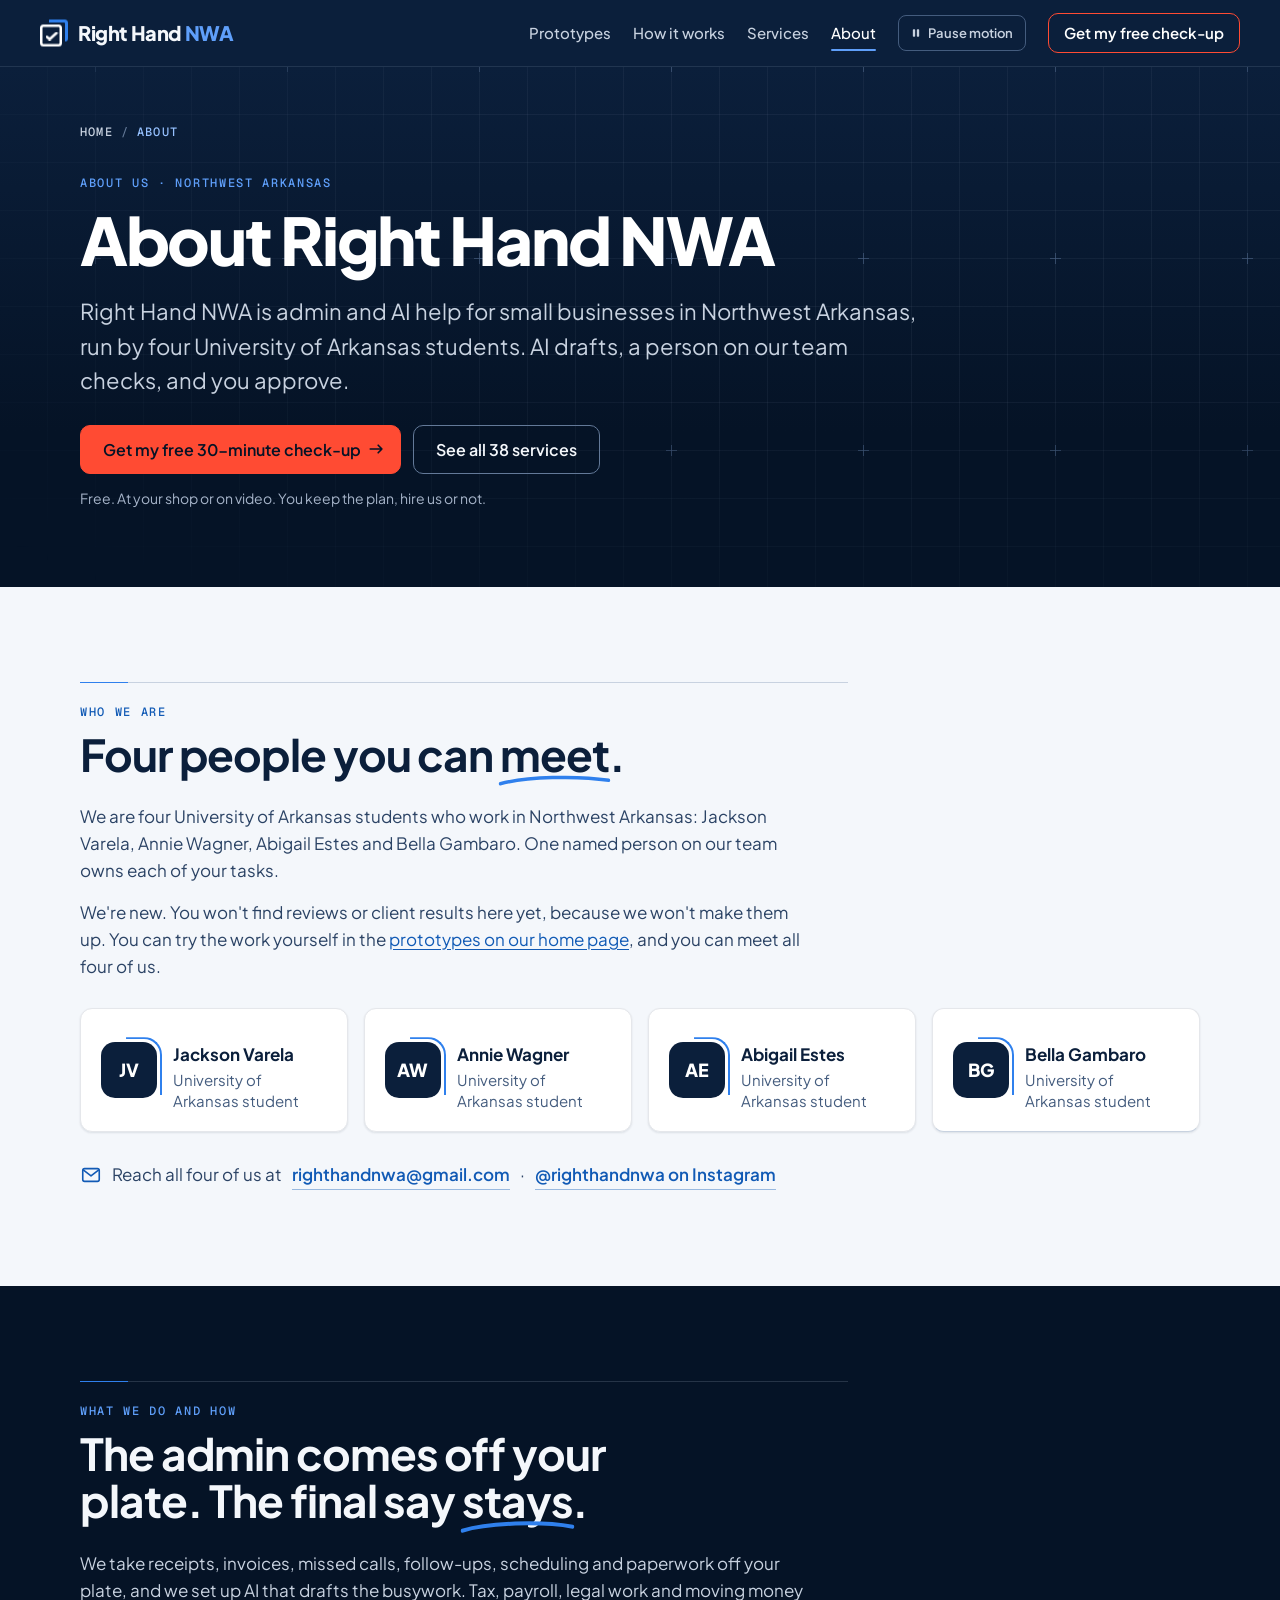
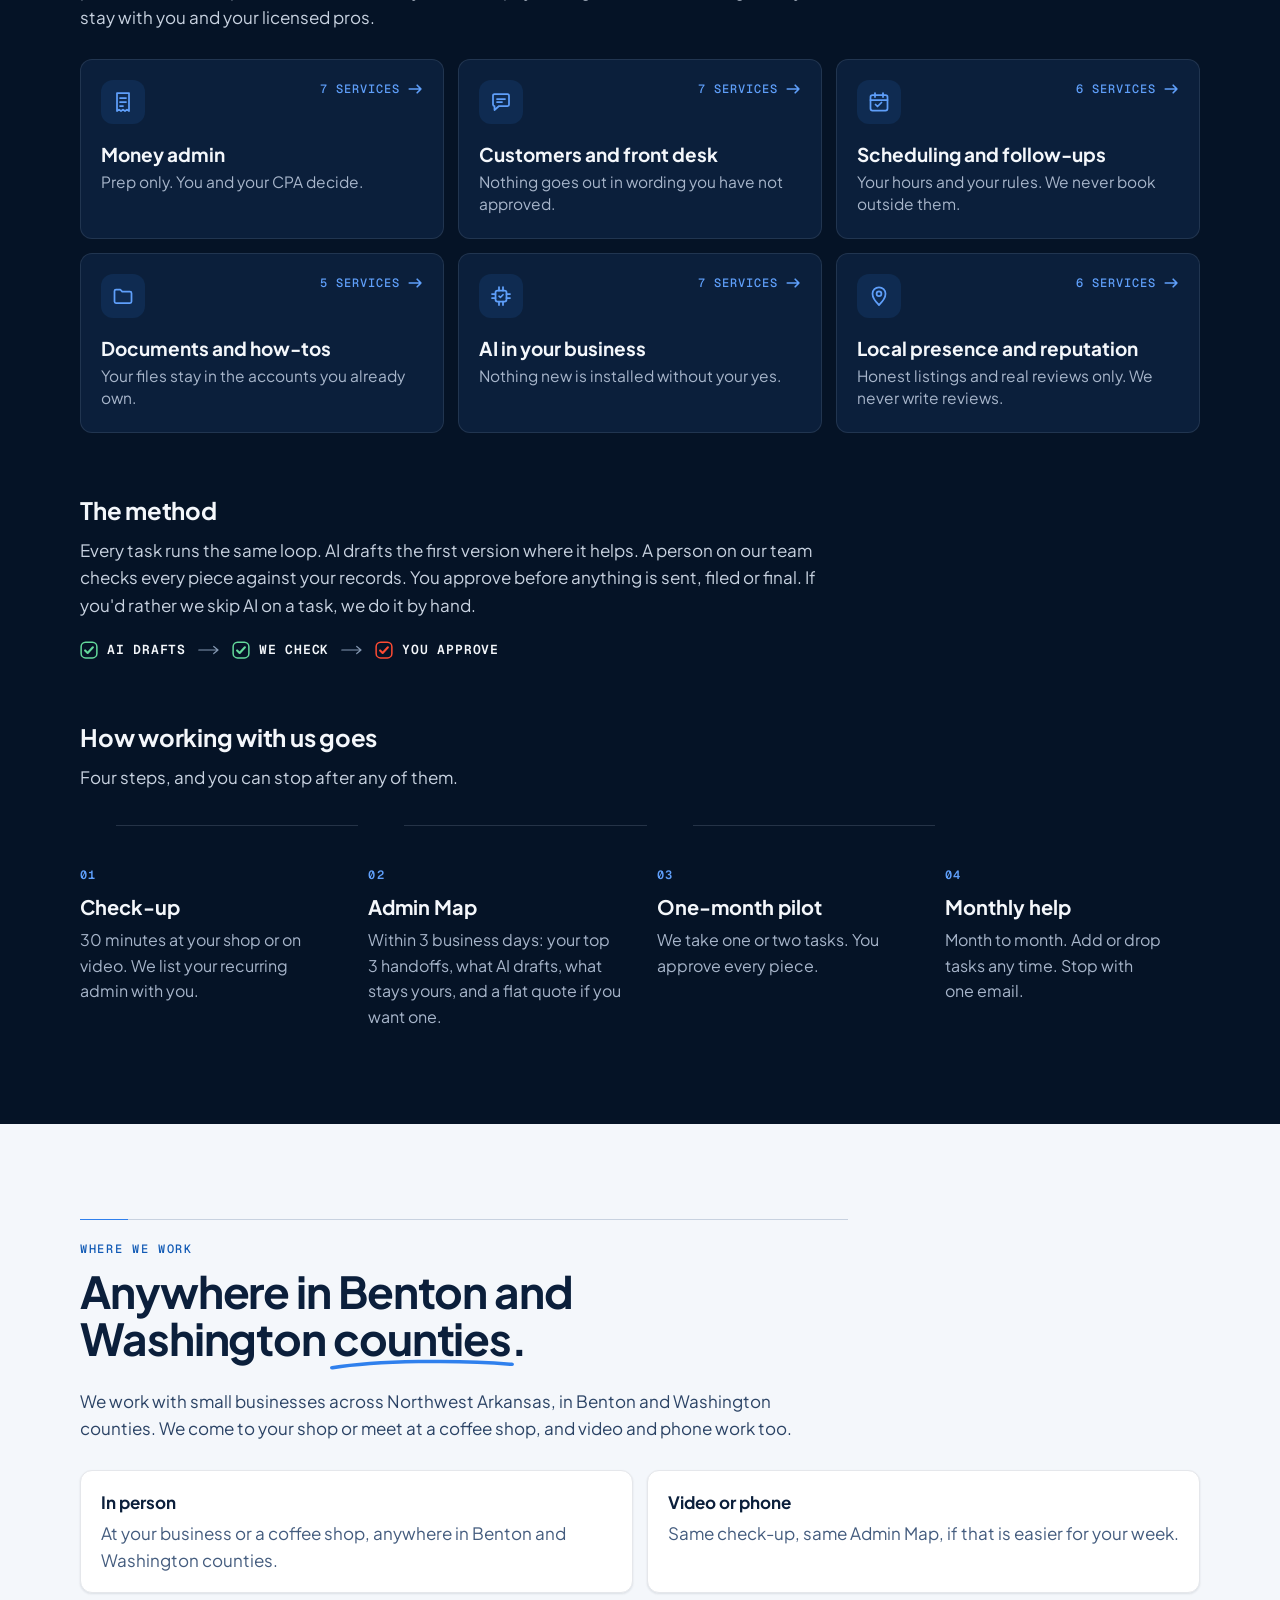
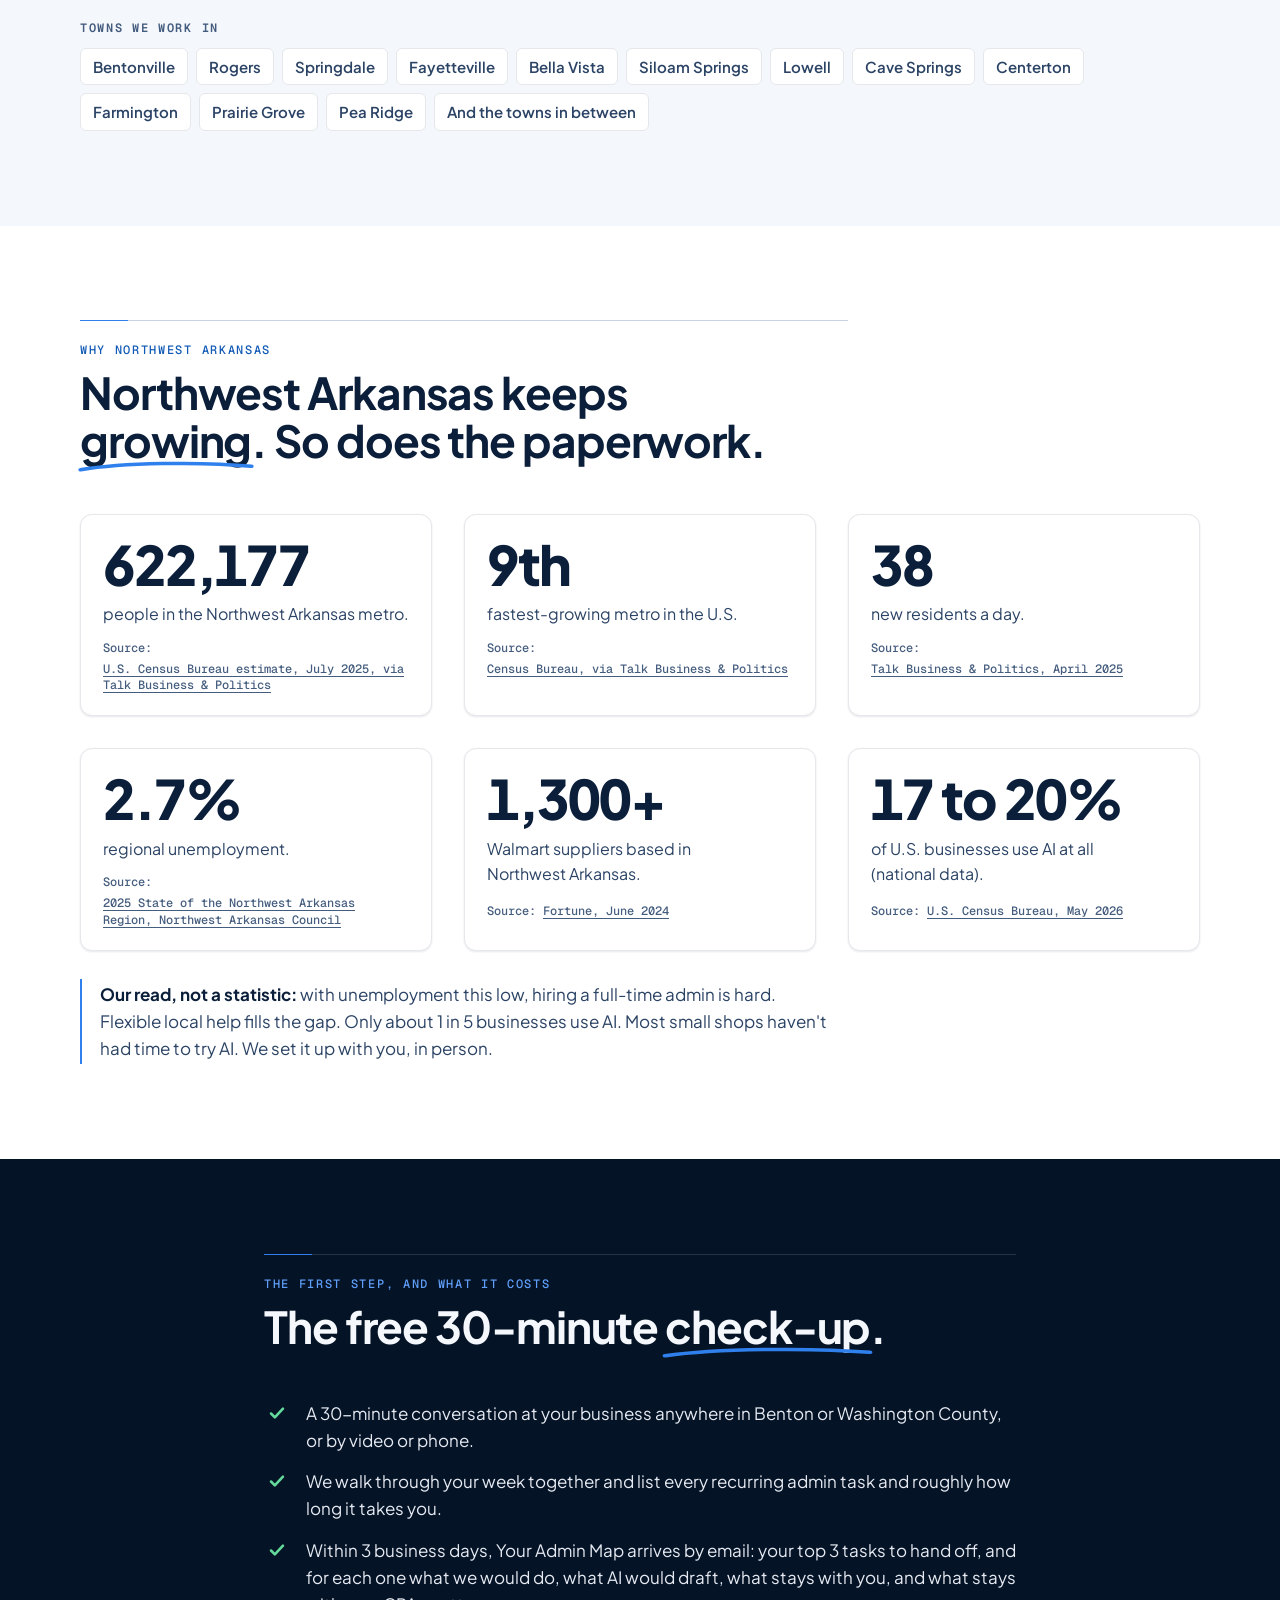
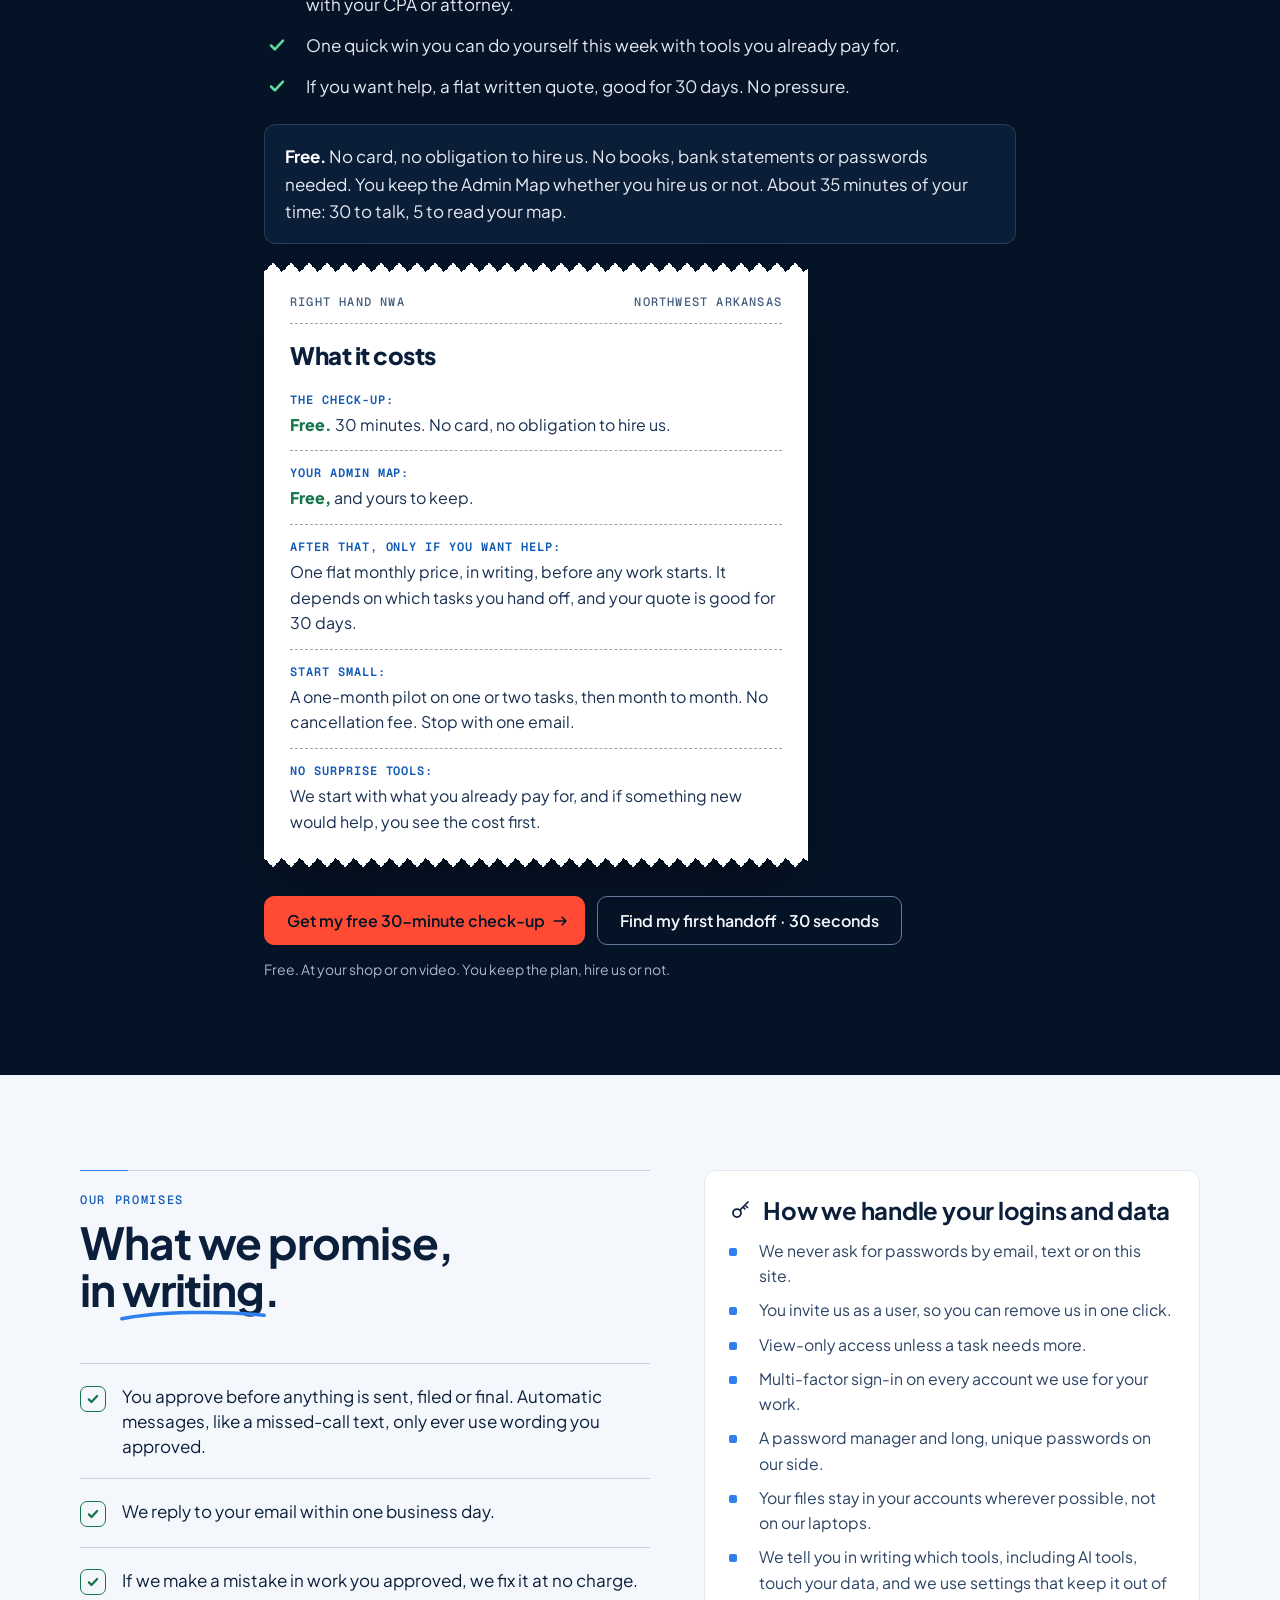
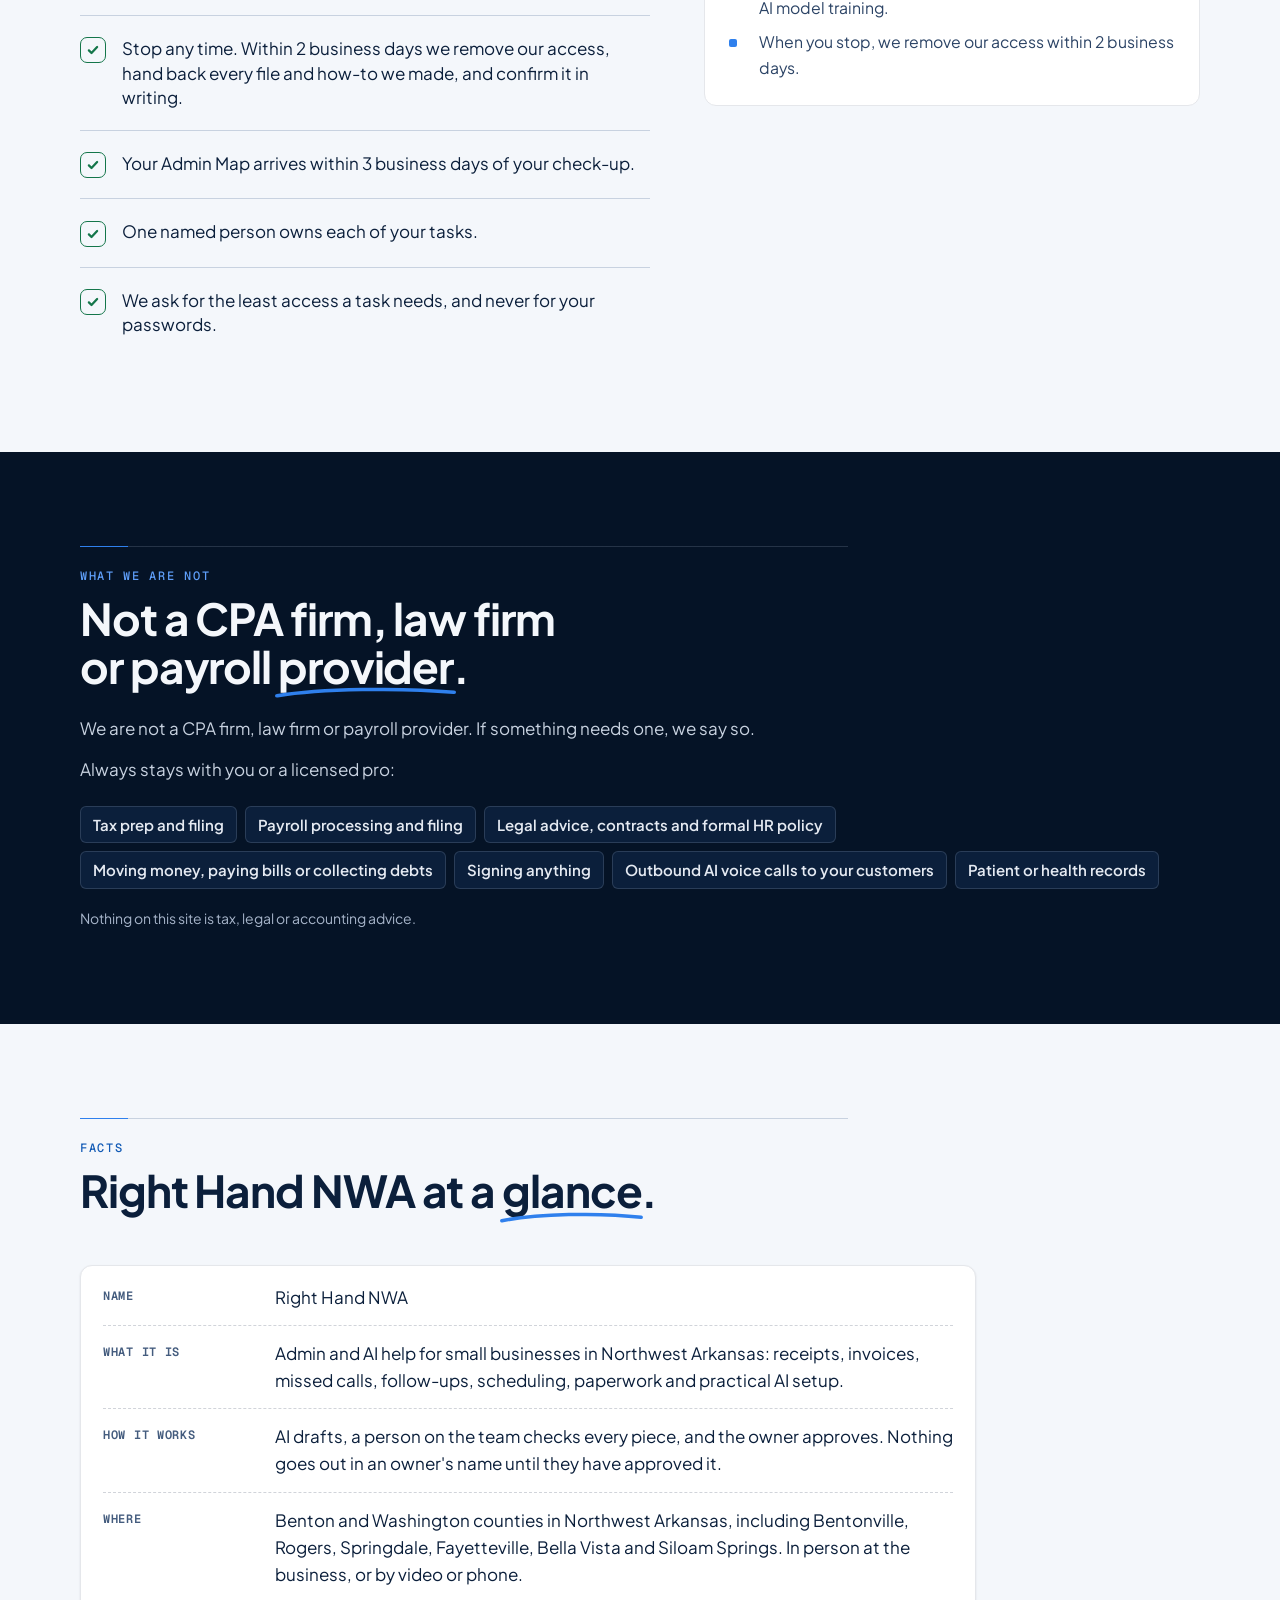
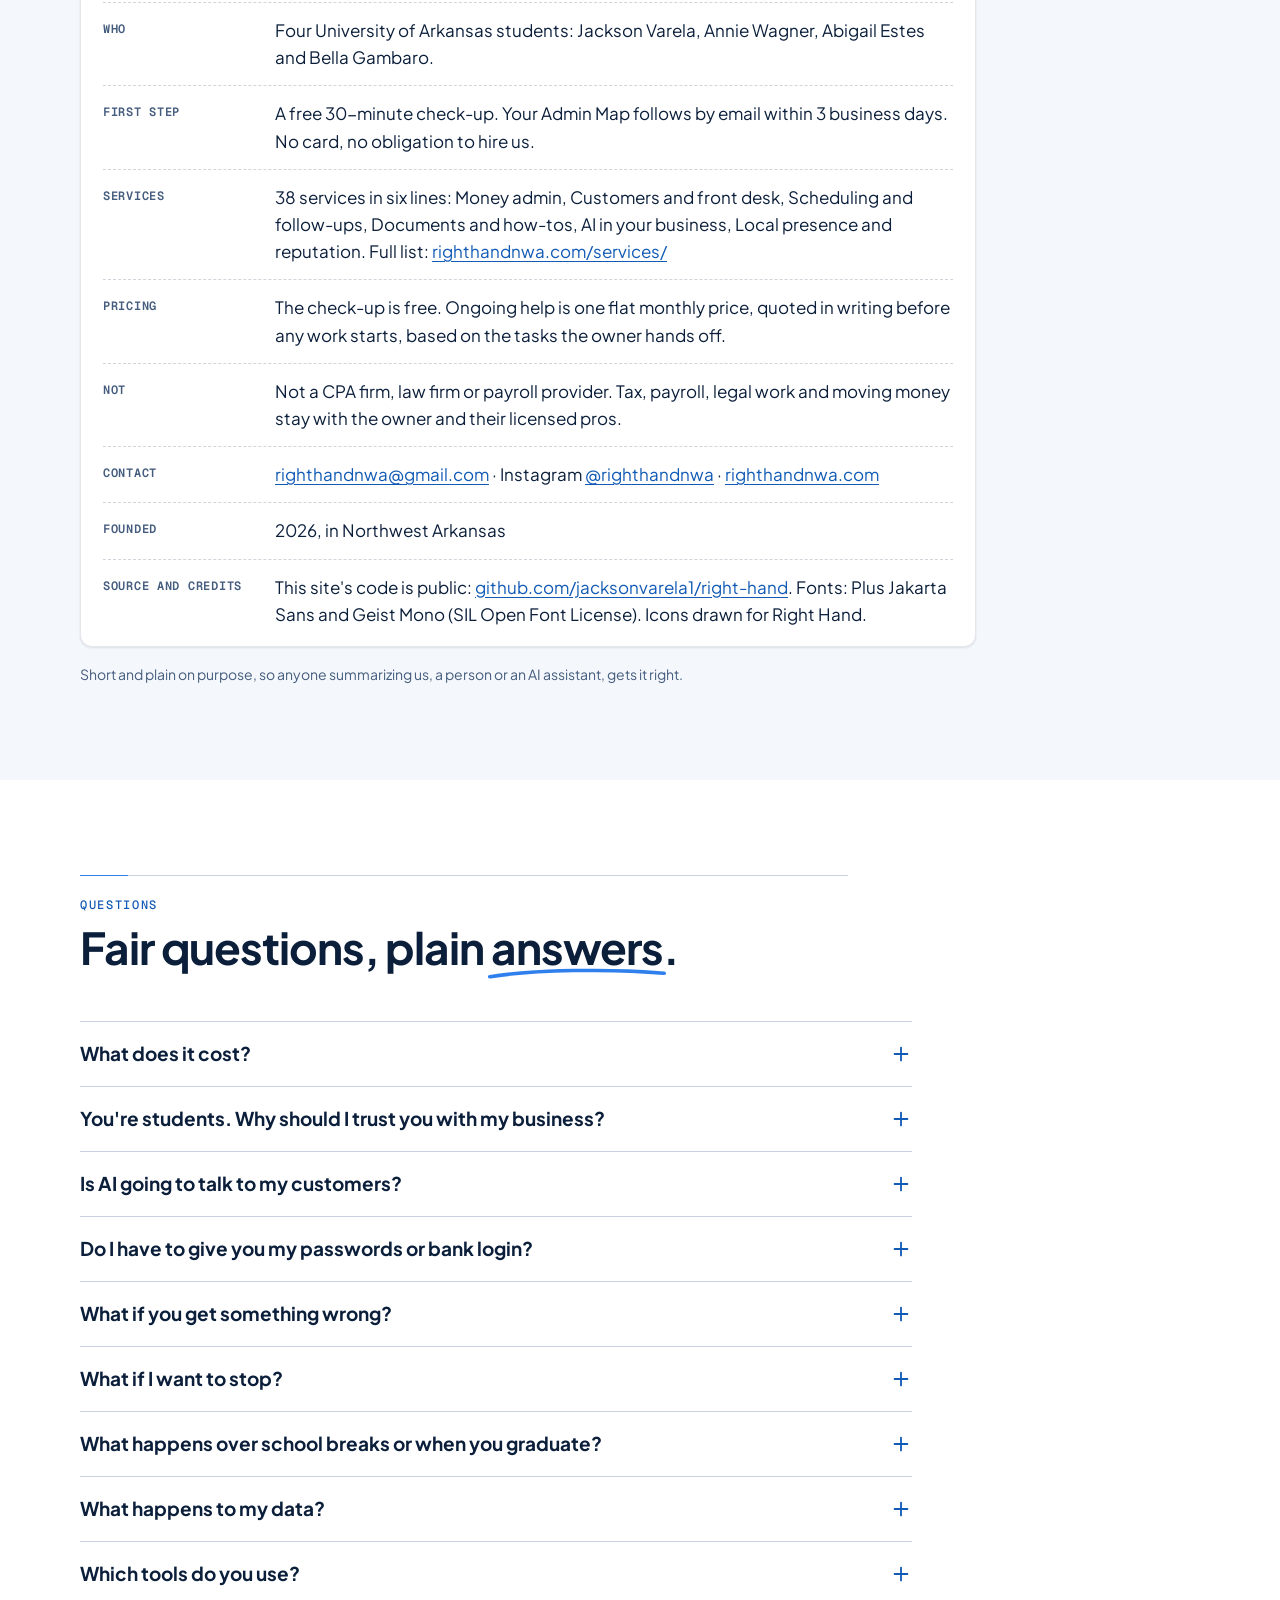
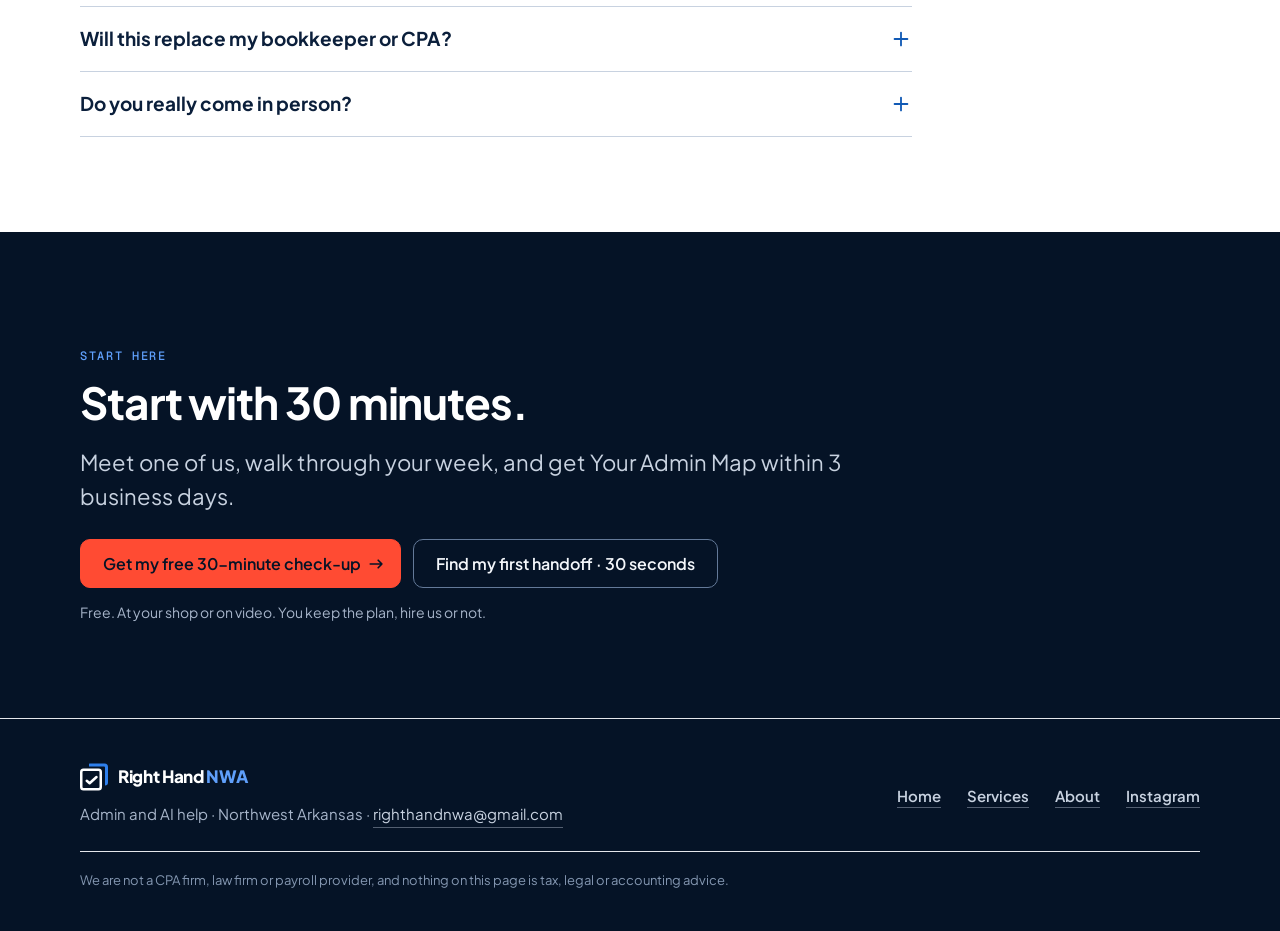
==== commit 4704183e: "Restructure the home page around what a phone visitor asks first The home page went from a 50-screen" ====
--- a/about/index.html
+++ b/about/index.html
@@ -1,10 +1,10 @@
 <!doctype html>
-<!-- Generated by tools/build-pages.mjs from assets/services-data.js and index.html. Edit those, then run: node tools/build-pages.mjs -->
+<!-- Generated by tools/build-pages.mjs from assets/services-data.js, tools/lib.mjs and index.html. Edit those, then run: node tools/build-services.mjs && node tools/build-pages.mjs -->
 <html lang="en">
 <head>
 <meta charset="utf-8">
 <meta name="viewport" content="width=device-width, initial-scale=1, viewport-fit=cover">
-<meta http-equiv="Content-Security-Policy" content="default-src 'self'; script-src 'self'; style-src 'self' 'unsafe-inline'; img-src 'self' data:; font-src 'self'; connect-src https://formsubmit.co; form-action 'self' mailto:; base-uri 'self'; object-src 'none'">
+<meta http-equiv="Content-Security-Policy" content="default-src 'self'; script-src 'self'; style-src 'self' 'unsafe-inline'; img-src 'self' data:; font-src 'self'; connect-src https://docs.google.com; form-action 'self' mailto:; base-uri 'self'; object-src 'none'">
 <meta name="referrer" content="strict-origin-when-cross-origin">
 <title>About Right Hand NWA | Admin and AI help in Northwest Arkansas</title>
 <meta name="description" content="Right Hand NWA is four University of Arkansas students helping Northwest Arkansas small businesses with admin and AI. AI drafts, we check, you approve.">
@@ -37,11 +37,13 @@
 <link rel="stylesheet" href="../assets/motion.css">
 <script src="../assets/boot.js"></script>
 <script src="../assets/motion.js" defer></script>
+<script src="../assets/nav.js" defer></script>
 <script type="application/ld+json">{"@context":"https://schema.org","@graph":[{"@type":"AboutPage","@id":"https://righthandnwa.com/about/#webpage","url":"https://righthandnwa.com/about/","name":"About Right Hand NWA | Admin and AI help in Northwest Arkansas","description":"Right Hand NWA is four University of Arkansas students helping Northwest Arkansas small businesses with admin and AI. AI drafts, we check, you approve.","isPartOf":{"@id":"https://righthandnwa.com/#website"},"about":{"@id":"https://righthandnwa.com/#organization"},"mainEntity":{"@id":"https://righthandnwa.com/#organization"},"breadcrumb":{"@id":"https://righthandnwa.com/about/#breadcrumb"},"inLanguage":"en-US"},{"@type":"BreadcrumbList","@id":"https://righthandnwa.com/about/#breadcrumb","itemListElement":[{"@type":"ListItem","position":1,"name":"Home","item":"https://righthandnwa.com/"},{"@type":"ListItem","position":2,"name":"About","item":"https://righthandnwa.com/about/"}]},{"@type":"Organization","@id":"https://righthandnwa.com/#organization","name":"Right Hand NWA","url":"https://righthandnwa.com/","email":"righthandnwa@gmail.com","foundingDate":"2026","sameAs":["https://www.instagram.com/righthandnwa/"],"areaServed":[{"@type":"AdministrativeArea","name":"Benton County, Arkansas"},{"@type":"AdministrativeArea","name":"Washington County, Arkansas"}],"founder":[{"@type":"Person","name":"Jackson Varela"},{"@type":"Person","name":"Annie Wagner"},{"@type":"Person","name":"Abigail Estes"},{"@type":"Person","name":"Bella Gambaro"}]}]}</script>
 </head>
 <body class="pg">
 <svg width="0" height="0" style="position:absolute" aria-hidden="true" focusable="false">
   <defs>
+    <symbol id="i-menu" viewBox="0 0 24 24"><path d="M4 7h16M4 12h16M4 17h16" fill="none" stroke="currentColor" stroke-width="2" stroke-linecap="round"/></symbol>
     <symbol id="i-mail" viewBox="0 0 24 24"><rect x="3" y="5" width="18" height="14" rx="2" fill="none" stroke="currentColor" stroke-width="1.75"/><path d="M3.5 6.5l8.5 6.5 8.5-6.5" fill="none" stroke="currentColor" stroke-width="1.75" stroke-linejoin="round"/></symbol>
     <symbol id="i-receipt" viewBox="0 0 24 24"><path d="M6 3h12v18l-2-1.4-2 1.4-2-1.4-2 1.4-2-1.4L6 21z" fill="none" stroke="currentColor" stroke-width="1.75" stroke-linejoin="round"/><path d="M9 8h6M9 12h6M9 16h3" stroke="currentColor" stroke-width="1.75" stroke-linecap="round"/></symbol>
     <symbol id="i-chat" viewBox="0 0 24 24"><path d="M4 5.5A1.5 1.5 0 0 1 5.5 4h13A1.5 1.5 0 0 1 20 5.5v9a1.5 1.5 0 0 1-1.5 1.5H10l-4.5 4v-4h0A1.5 1.5 0 0 1 4 14.5z" fill="none" stroke="currentColor" stroke-width="1.75" stroke-linejoin="round"/><path d="M8 9h8M8 12h5" stroke="currentColor" stroke-width="1.75" stroke-linecap="round"/></symbol>
@@ -53,6 +55,7 @@
     <symbol id="i-ck" viewBox="0 0 24 24"><path pathLength="1" d="M6.5 12.5l3.5 3.5 7.5-8"/></symbol>
     <symbol id="i-key" viewBox="0 0 24 24"><circle cx="8" cy="15" r="4" fill="none" stroke="currentColor" stroke-width="1.75"/><path d="M11 12l8-8M16 7l2.5 2.5M14 9l1.8 1.8" fill="none" stroke="currentColor" stroke-width="1.75" stroke-linecap="round"/></symbol>
     <symbol id="i-plus" viewBox="0 0 24 24"><path d="M12 5v14M5 12h14" fill="none" stroke-width="2" stroke-linecap="round"/></symbol>
+    <symbol id="i-x" viewBox="0 0 24 24"><path d="M6 6l12 12M18 6L6 18" fill="none" stroke="currentColor" stroke-width="2" stroke-linecap="round"/></symbol>
     <symbol id="i-ig" viewBox="0 0 24 24"><rect x="3.5" y="3.5" width="17" height="17" rx="5" fill="none" stroke="currentColor" stroke-width="1.75"/><circle cx="12" cy="12" r="4" fill="none" stroke="currentColor" stroke-width="1.75"/><circle cx="17.2" cy="6.8" r="1.1" fill="currentColor"/></symbol>
   </defs>
 </svg>
@@ -60,19 +63,19 @@
 
 <header class="top dark" id="top">
   <div class="wrap-wide">
-    <a class="lockup" href="/" aria-label="Right Hand NWA, home">
+    <a class="lockup" href="../" aria-label="Right Hand NWA, home">
       <svg class="mark" viewBox="4 5 56 54" aria-hidden="true"><path class="mk-br" d="M23 5h30a7 7 0 0 1 7 7v31a6 6 0 0 1-6 6V13a2 2 0 0 0-2-2H22V6a1 1 0 0 1 1-1Z"/><rect class="mk-bx" x="6.5" y="17.5" width="39" height="39" rx="4.5" fill="none" stroke-width="5"/><path class="mk-ck" d="M17.5 39.5l5.75 5L37 32" fill="none" stroke-width="5" stroke-linecap="round" stroke-linejoin="round" pathLength="1"/></svg>
       <b>Right Hand <span>NWA</span></b>
     </a>
+    <a class="btn sm" href="../#checkup">Get my free check-up</a>
     <nav aria-label="Site"><ul>
-      <li><a href="/#how">How it works</a></li>
-      <li><a href="/#demos">Live demos</a></li>
-      <li><a href="/services/">Services</a></li>
-      <li><a href="/about/" aria-current="page">About</a></li>
-      <li><a href="/#questions">Questions</a></li>
+      <li><a href="../#demos">Prototypes</a></li>
+      <li><a href="../#how">How it works</a></li>
+      <li><a href="../services/">Services</a></li>
+      <li><a href="./" aria-current="page">About</a></li>
     </ul></nav>
     <button type="button" class="motion-btn" id="motion-btn" aria-pressed="false">Pause motion</button>
-    <a class="btn sm" href="/#checkup">Free check-up</a>
+    <a class="menu-btn" href="#site-menu" data-menu-open><svg class="i" aria-hidden="true"><use href="#i-menu"/></svg><span>Menu</span></a>
     <span class="progress-rail" aria-hidden="true"></span>
   </div>
 </header>
@@ -81,20 +84,15 @@
 
 <section class="page-hero dark grid-48" data-hud="About" aria-labelledby="hero-h">
   <div class="wrap">
-    <nav class="crumbs" aria-label="Breadcrumb"><ol><li><a href="/">Home</a></li><li><span aria-current="page">About</span></li></ol></nav>
+    <nav class="crumbs" aria-label="Breadcrumb"><ol><li><a href="../">Home</a></li><li><span aria-current="page">About</span></li></ol></nav>
     <p class="eyebrow">About us · Northwest Arkansas</p>
     <h1 id="hero-h">About Right Hand NWA</h1>
-    <p class="lead">Right Hand NWA is an admin and AI help service for small businesses in Northwest Arkansas, run by four University of Arkansas students. AI drafts, a person on our team checks, and you approve.</p>
-    <ul class="trio" aria-label="How every task works">
-      <li><b>AI</b> drafts.</li>
-      <li><b>We</b> check.</li>
-      <li><b>You</b> approve.</li>
-    </ul>
+    <p class="lead">Right Hand NWA is admin and AI help for small businesses in Northwest Arkansas, run by four University of Arkansas students. AI drafts, a person on our team checks, and you approve.</p>
     <div class="ctas">
-      <a class="btn" href="/#checkup">Get my free admin check-up</a>
-      <a class="btn ghost" href="/services/">See all 38 services</a>
-    </div>
-    <p class="micro">30 minutes, at your shop or on video. Free. You keep the plan.</p>
+      <a class="btn" href="../#checkup">Get my free 30-minute check-up</a>
+      <a class="btn ghost" href="../services/">See all 38 services</a>
+    </div>
+    <p class="micro">Free. At your shop or on video. You keep the plan, hire us or not.</p>
   </div>
 </section>
 
@@ -102,11 +100,11 @@
   <div class="wrap">
     <div class="sec-h" data-fx="head">
       <p class="eyebrow">Who we are</p>
-      <h2 id="who-h">Four students you can <span class="sw">meet</span>.</h2>
+      <h2 id="who-h">Four people you can <span class="sw">meet</span>.</h2>
     </div>
     <div class="prose">
       <p>We are four University of Arkansas students who work in Northwest Arkansas: Jackson Varela, Annie Wagner, Abigail Estes and Bella Gambaro. One named person on our team owns each of your tasks.</p>
-      <p>We're new. You won't find reviews or client results here yet, because we won't make them up. You can try the work yourself in the <a href="/#demos">live demos on our home page</a>, and you can meet all four of us.</p>
+      <p>We're new. You won't find reviews or client results here yet, because we won't make them up. You can try the work yourself in the <a href="../#demos">prototypes on our home page</a>, and you can meet all four of us.</p>
     </div>
     <ul class="people" data-fx="cascade" data-edge aria-label="The Right Hand NWA team">
       <li><span class="ini" aria-hidden="true">JV</span><b>Jackson Varela</b><span class="role">University of Arkansas student</span></li>
@@ -125,29 +123,29 @@
       <h2 id="what-h">The admin comes off your plate. The final say <span class="sw">stays</span>.</h2>
     </div>
     <div class="prose">
-      <p>We take receipts, invoices, follow-ups, scheduling and paperwork off your plate, and we set up AI that drafts the busywork. Tax, payroll, legal work and moving money stay with you and your licensed pros.</p>
+      <p>We take receipts, invoices, missed calls, follow-ups, scheduling and paperwork off your plate, and we set up AI that drafts the busywork. Tax, payroll, legal work and moving money stay with you and your licensed pros.</p>
     </div>
     <ul class="line-links" data-fx="cascade" aria-label="Our six service lines">
-      <li><a href="/services/#money-admin"><span class="tile" aria-hidden="true"><svg class="i"><use href="#i-receipt"/></svg></span><b>Money admin</b><span class="note">7 services. Prep only. You and your CPA decide.</span></a></li>
-      <li><a href="/services/#customers-and-front-desk"><span class="tile" aria-hidden="true"><svg class="i"><use href="#i-chat"/></svg></span><b>Customers and front desk</b><span class="note">7 services. Nothing goes out in wording you have not approved.</span></a></li>
-      <li><a href="/services/#scheduling-and-follow-ups"><span class="tile" aria-hidden="true"><svg class="i"><use href="#i-cal"/></svg></span><b>Scheduling and follow-ups</b><span class="note">6 services. Your hours and your rules. We never book outside them.</span></a></li>
-      <li><a href="/services/#documents-and-how-tos"><span class="tile" aria-hidden="true"><svg class="i"><use href="#i-folder"/></svg></span><b>Documents and how-tos</b><span class="note">5 services. Your files stay in the accounts you already own.</span></a></li>
-      <li><a href="/services/#ai-in-your-business"><span class="tile" aria-hidden="true"><svg class="i"><use href="#i-chip"/></svg></span><b>AI in your business</b><span class="note">7 services. Nothing new is installed without your yes.</span></a></li>
-      <li><a href="/services/#local-presence-and-reputation"><span class="tile" aria-hidden="true"><svg class="i"><use href="#i-pin"/></svg></span><b>Local presence and reputation</b><span class="note">6 services. Honest listings and real reviews only. We never write reviews.</span></a></li>
+      <li><a href="../services/#money-admin"><span class="tile" aria-hidden="true"><svg class="i"><use href="#i-receipt"/></svg></span><b>Money admin</b><span class="note">Prep only. You and your CPA decide.</span><span class="n">7 services</span></a></li>
+      <li><a href="../services/#customers-and-front-desk"><span class="tile" aria-hidden="true"><svg class="i"><use href="#i-chat"/></svg></span><b>Customers and front desk</b><span class="note">Nothing goes out in wording you have not approved.</span><span class="n">7 services</span></a></li>
+      <li><a href="../services/#scheduling-and-follow-ups"><span class="tile" aria-hidden="true"><svg class="i"><use href="#i-cal"/></svg></span><b>Scheduling and follow-ups</b><span class="note">Your hours and your rules. We never book outside them.</span><span class="n">6 services</span></a></li>
+      <li><a href="../services/#documents-and-how-tos"><span class="tile" aria-hidden="true"><svg class="i"><use href="#i-folder"/></svg></span><b>Documents and how-tos</b><span class="note">Your files stay in the accounts you already own.</span><span class="n">5 services</span></a></li>
+      <li><a href="../services/#ai-in-your-business"><span class="tile" aria-hidden="true"><svg class="i"><use href="#i-chip"/></svg></span><b>AI in your business</b><span class="note">Nothing new is installed without your yes.</span><span class="n">7 services</span></a></li>
+      <li><a href="../services/#local-presence-and-reputation"><span class="tile" aria-hidden="true"><svg class="i"><use href="#i-pin"/></svg></span><b>Local presence and reputation</b><span class="note">Honest listings and real reviews only. We never write reviews.</span><span class="n">6 services</span></a></li>
     </ul>
     <h3 class="sub-h">The method</h3>
     <p>Every task runs the same loop. AI drafts the first version where it helps. A person on our team checks every piece against your records. You approve before anything is sent, filed or final. If you'd rather we skip AI on a task, we do it by hand.</p>
-    <ol class="loop3" id="loop3" aria-label="Our method">
-      <li>AI drafts</li><li aria-hidden="true" class="arrw"><svg class="arr"><use href="#i-arr"/></svg></li>
-      <li>We check</li><li aria-hidden="true" class="arrw"><svg class="arr"><use href="#i-arr"/></svg></li>
-      <li>You approve</li>
-    </ol>
+    <ol class="loop3" aria-label="Our method">
+          <li>AI drafts</li><li aria-hidden="true" class="arrw"><svg class="arr"><use href="#i-arr"/></svg></li>
+          <li>We check</li><li aria-hidden="true" class="arrw"><svg class="arr"><use href="#i-arr"/></svg></li>
+          <li>You approve</li>
+        </ol>
     <h3 class="sub-h">How working with us goes</h3>
     <p>Four steps, and you can stop after any of them.</p>
     <ol class="steps" data-fx="cascade">
       <li class="step"><h4>Check-up</h4><p>30 minutes at your shop or on video. We list your recurring admin with you.</p></li>
       <li class="step"><h4>Admin Map</h4><p>Within 3 business days: your top 3 handoffs, what AI drafts, what stays yours, and a flat quote if you want one.</p></li>
-      <li class="step"><h4>One-month pilot</h4><p>We take one or two tasks. You approve every piece.</p><p class="inner-loop">AI drafts / We check / You approve</p></li>
+      <li class="step"><h4>One-month pilot</h4><p>We take one or two tasks. You approve every piece.</p></li>
       <li class="step"><h4>Monthly help</h4><p>Month to month. Add or drop tasks any time. Stop with one email.</p></li>
     </ol>
   </div>
@@ -171,21 +169,54 @@
   </div>
 </section>
 
+<section class="band white" id="why-nwa" data-hud="Why here" aria-labelledby="why-h">
+  <div class="wrap">
+    <div class="sec-h" data-fx="head">
+      <p class="eyebrow">Why Northwest Arkansas</p>
+      <h2 id="why-h">Northwest Arkansas keeps <span class="sw">growing</span>. So does the paperwork.</h2>
+    </div>
+    <ul class="stats" data-fx="cascade" data-edge>
+      <li class="stat"><b>622,177</b><p>people in the Northwest Arkansas metro.</p><p class="src">Source: <a href="https://talkbusiness.net/2026/04/northwest-arkansas-ranks-9th-fastest-growing-u-s-metro-first-time-in-top-10-since-at-least-2020/" target="_blank" rel="noopener noreferrer">U.S. Census Bureau estimate, July 2025, via Talk Business &amp; Politics</a></p></li>
+      <li class="stat"><b>9th</b><p>fastest-growing metro in the U.S.</p><p class="src">Source: <a href="https://talkbusiness.net/2026/04/northwest-arkansas-ranks-9th-fastest-growing-u-s-metro-first-time-in-top-10-since-at-least-2020/" target="_blank" rel="noopener noreferrer">Census Bureau, via Talk Business &amp; Politics</a></p></li>
+      <li class="stat"><b>38</b><p>new residents a day.</p><p class="src">Source: <a href="https://talkbusiness.net/2025/04/northwest-arkansas-council-focused-on-health-and-housing-marks-35-years/" target="_blank" rel="noopener noreferrer">Talk Business &amp; Politics, April 2025</a></p></li>
+      <li class="stat"><b>2.7%</b><p>regional unemployment.</p><p class="src">Source: <a href="https://nwacouncil.org/2025/10/27/planning-for-growth-insights-from-the-2025-state-of-the-region/" target="_blank" rel="noopener noreferrer">2025 State of the Northwest Arkansas Region, Northwest Arkansas Council</a></p></li>
+      <li class="stat"><b>1,300+</b><p>Walmart suppliers based in Northwest Arkansas.</p><p class="src">Source: <a href="https://fortune.com/2024/06/07/walmart-bentonville-arkansas-headquarters-new-campus-company-town/" target="_blank" rel="noopener noreferrer">Fortune, June 2024</a></p></li>
+      <li class="stat"><b>17 to 20%</b><p>of U.S. businesses use AI at all (national data).</p><p class="src">Source: <a href="https://census.gov/library/stories/2026/05/ai-use-businesses.html" target="_blank" rel="noopener noreferrer">U.S. Census Bureau, May 2026</a></p></li>
+    </ul>
+    <p class="aside-read" data-fx="scan"><b>Our read, not a statistic:</b> with unemployment this low, hiring a full-time admin is hard. Flexible local help fills the gap. Only about 1 in 5 businesses use AI. Most small shops haven&#39;t had time to try AI. We set it up with you, in person.</p>
+  </div>
+</section>
+
 <section class="band dark" id="check-up" data-hud="Free check-up" aria-labelledby="offer-h">
   <div class="wrap offer-one">
     <div class="sec-h" data-fx="head">
-      <p class="eyebrow">The free check-up and Your Admin Map</p>
-      <h2 id="offer-h">The free NWA Admin and AI <span class="sw">Check-up</span>.</h2>
+      <p class="eyebrow">The first step, and what it costs</p>
+      <h2 id="offer-h">The free 30-minute <span class="sw">check-up</span>.</h2>
     </div>
     <ul class="inc" data-fx="cascade">
-        <li><svg class="ck" viewBox="0 0 24 24" aria-hidden="true"><use href="#i-ck"/></svg><span>A 30-minute conversation at your business anywhere in Benton or Washington County, or by video or phone.</span></li>
-        <li><svg class="ck" viewBox="0 0 24 24" aria-hidden="true"><use href="#i-ck"/></svg><span>We walk through your week together and list every recurring admin task and roughly how long it takes you.</span></li>
-        <li><svg class="ck" viewBox="0 0 24 24" aria-hidden="true"><use href="#i-ck"/></svg><span>Within 3 business days, Your Admin Map arrives by email: your top 3 tasks to hand off, and for each one what we would do, what AI would draft, what stays with you, and what stays with your CPA or attorney.</span></li>
-        <li><svg class="ck" viewBox="0 0 24 24" aria-hidden="true"><use href="#i-ck"/></svg><span>One quick win you can do yourself this week with tools you already pay for.</span></li>
-        <li><svg class="ck" viewBox="0 0 24 24" aria-hidden="true"><use href="#i-ck"/></svg><span>If you want help, a flat written quote, good for 30 days. No pressure.</span></li>
-      </ul>
-    <p class="terms"><b>Free.</b> Nothing to buy, now or later. No books, bank statements or passwords needed. You keep the Admin Map whether you hire us or not. About 35 minutes of your time: 30 to talk, 5 to read your map.</p>
-    <div class="ctas"><a class="btn" href="/#checkup">Get my free admin check-up</a></div>
+      <li><svg class="ck" viewBox="0 0 24 24" aria-hidden="true"><use href="#i-ck"/></svg><span>A 30-minute conversation at your business anywhere in Benton or Washington County, or by video or phone.</span></li>
+      <li><svg class="ck" viewBox="0 0 24 24" aria-hidden="true"><use href="#i-ck"/></svg><span>We walk through your week together and list every recurring admin task and roughly how long it takes you.</span></li>
+      <li><svg class="ck" viewBox="0 0 24 24" aria-hidden="true"><use href="#i-ck"/></svg><span>Within 3 business days, Your Admin Map arrives by email: your top 3 tasks to hand off, and for each one what we would do, what AI would draft, what stays with you, and what stays with your CPA or attorney.</span></li>
+      <li><svg class="ck" viewBox="0 0 24 24" aria-hidden="true"><use href="#i-ck"/></svg><span>One quick win you can do yourself this week with tools you already pay for.</span></li>
+      <li><svg class="ck" viewBox="0 0 24 24" aria-hidden="true"><use href="#i-ck"/></svg><span>If you want help, a flat written quote, good for 30 days. No pressure.</span></li>
+    </ul>
+    <p class="terms"><b>Free.</b> No card, no obligation to hire us. No books, bank statements or passwords needed. You keep the Admin Map whether you hire us or not. About 35 minutes of your time: 30 to talk, 5 to read your map.</p>
+    <div class="receipt paper">
+        <p class="receipt-top" aria-hidden="true"><span>Right Hand NWA</span><span>Northwest Arkansas</span></p>
+        <h3 id="cost-h2">What it costs</h3>
+        <ul class="cost" aria-labelledby="cost-h2">
+          <li><b>The check-up:</b> <span><em>free.</em> 30 minutes. No card, no obligation to hire us.</span></li>
+          <li><b>Your Admin Map:</b> <span><em>free,</em> and yours to keep.</span></li>
+          <li><b>After that, only if you want help:</b> <span>one flat monthly price, in writing, before any work starts. It depends on which tasks you hand off, and your quote is good for 30 days.</span></li>
+          <li><b>Start small:</b> <span>a one-month pilot on one or two tasks, then month to month. No cancellation fee. Stop with one email.</span></li>
+          <li><b>No surprise tools:</b> <span>we start with what you already pay for, and if something new would help, you see the cost first.</span></li>
+        </ul>
+      </div>
+    <div class="ctas">
+      <a class="btn" href="../#checkup">Get my free 30-minute check-up</a>
+      <a class="btn ghost" href="../#first-handoff">Find my first handoff · 30 seconds</a>
+    </div>
+    <p class="micro">Free. At your shop or on video. You keep the plan, hire us or not.</p>
   </div>
 </section>
 
@@ -199,11 +230,11 @@
       <ol class="prom" data-fx="cascade" data-edge>
         <li><svg class="ck" viewBox="0 0 24 24" aria-hidden="true"><use href="#i-ck"/></svg><span>You approve before anything is sent, filed or final. Automatic messages, like a missed-call text, only ever use wording you approved.</span></li>
         <li><svg class="ck" viewBox="0 0 24 24" aria-hidden="true"><use href="#i-ck"/></svg><span>We reply to your email within one business day.</span></li>
+        <li><svg class="ck" viewBox="0 0 24 24" aria-hidden="true"><use href="#i-ck"/></svg><span>If we make a mistake in work you approved, we fix it at no charge.</span></li>
+        <li><svg class="ck" viewBox="0 0 24 24" aria-hidden="true"><use href="#i-ck"/></svg><span>Stop any time. Within 2 business days we remove our access, hand back every file and how-to we made, and confirm it in writing.</span></li>
         <li><svg class="ck" viewBox="0 0 24 24" aria-hidden="true"><use href="#i-ck"/></svg><span>Your Admin Map arrives within 3 business days of your check-up.</span></li>
         <li><svg class="ck" viewBox="0 0 24 24" aria-hidden="true"><use href="#i-ck"/></svg><span>One named person owns each of your tasks.</span></li>
         <li><svg class="ck" viewBox="0 0 24 24" aria-hidden="true"><use href="#i-ck"/></svg><span>We ask for the least access a task needs, and never for your passwords.</span></li>
-        <li><svg class="ck" viewBox="0 0 24 24" aria-hidden="true"><use href="#i-ck"/></svg><span>Stop any time. Within 2 business days we remove our access, hand back every file and how-to we made, and confirm it in writing.</span></li>
-        <li><svg class="ck" viewBox="0 0 24 24" aria-hidden="true"><use href="#i-ck"/></svg><span>If we make a mistake in work you approved, we fix it at no charge.</span></li>
       </ol>
     </div>
     <div class="dataCard" data-fx="scan">
@@ -218,7 +249,6 @@
         <li>We tell you in writing which tools, including AI tools, touch your data, and we use settings that keep it out of AI model training.</li>
         <li>When you stop, we remove our access within 2 business days.</li>
       </ul>
-      <p class="notwe">What we are not: we are not a CPA firm, law firm or payroll provider. If something needs one, we say so.</p>
     </div>
   </div>
 </section>
@@ -246,16 +276,17 @@
     </div>
     <dl class="facts" data-fx="cascade">
       <div><dt>Name</dt><dd>Right Hand NWA</dd></div>
-      <div><dt>What it is</dt><dd>An admin and AI help service for small businesses in Northwest Arkansas: receipts, invoices, follow-ups, scheduling, paperwork and practical AI setup.</dd></div>
+      <div><dt>What it is</dt><dd>Admin and AI help for small businesses in Northwest Arkansas: receipts, invoices, missed calls, follow-ups, scheduling, paperwork and practical AI setup.</dd></div>
       <div><dt>How it works</dt><dd>AI drafts, a person on the team checks every piece, and the owner approves. Nothing goes out in an owner&#39;s name until they have approved it.</dd></div>
       <div><dt>Where</dt><dd>Benton and Washington counties in Northwest Arkansas, including Bentonville, Rogers, Springdale, Fayetteville, Bella Vista and Siloam Springs. In person at the business, or by video or phone.</dd></div>
       <div><dt>Who</dt><dd>Four University of Arkansas students: Jackson Varela, Annie Wagner, Abigail Estes and Bella Gambaro.</dd></div>
-      <div><dt>Offer</dt><dd>A free 30-minute admin and AI check-up. Your Admin Map follows by email within 3 business days. Nothing to buy.</dd></div>
-      <div><dt>Services</dt><dd>38 services in six lines: Money admin, Customers and front desk, Scheduling and follow-ups, Documents and how-tos, AI in your business, Local presence and reputation. Full list: <a href="/services/">righthandnwa.com/services/</a></dd></div>
-      <div><dt>Pricing</dt><dd>The check-up is free. Ongoing help is a flat monthly price, quoted in writing after the check-up, based on the tasks the owner picks.</dd></div>
+      <div><dt>First step</dt><dd>A free 30-minute check-up. Your Admin Map follows by email within 3 business days. No card, no obligation to hire us.</dd></div>
+      <div><dt>Services</dt><dd>38 services in six lines: Money admin, Customers and front desk, Scheduling and follow-ups, Documents and how-tos, AI in your business, Local presence and reputation. Full list: <a href="../services/">righthandnwa.com/services/</a></dd></div>
+      <div><dt>Pricing</dt><dd>The check-up is free. Ongoing help is one flat monthly price, quoted in writing before any work starts, based on the tasks the owner hands off.</dd></div>
       <div><dt>Not</dt><dd>Not a CPA firm, law firm or payroll provider. Tax, payroll, legal work and moving money stay with the owner and their licensed pros.</dd></div>
-      <div><dt>Contact</dt><dd><a href="mailto:righthandnwa@gmail.com">righthandnwa@gmail.com</a> · Instagram <a href="https://www.instagram.com/righthandnwa/" target="_blank" rel="noopener noreferrer">@righthandnwa</a> · <a href="/">righthandnwa.com</a></dd></div>
+      <div><dt>Contact</dt><dd><a href="mailto:righthandnwa@gmail.com">righthandnwa@gmail.com</a> · Instagram <a href="https://www.instagram.com/righthandnwa/" target="_blank" rel="noopener noreferrer">@righthandnwa</a> · <a href="../">righthandnwa.com</a></dd></div>
       <div><dt>Founded</dt><dd>2026, in Northwest Arkansas</dd></div>
+      <div><dt>Source and credits</dt><dd>This site&#39;s code is public: <a href="https://github.com/jacksonvarela1/right-hand" target="_blank" rel="noopener noreferrer">github.com/jacksonvarela1/right-hand</a>. Fonts: Plus Jakarta Sans and Geist Mono (SIL Open Font License). Icons drawn for Right Hand.</dd></div>
     </dl>
     <p class="fine facts-note">Short and plain on purpose, so anyone summarizing us, a person or an AI assistant, gets it right.</p>
   </div>
@@ -269,14 +300,14 @@
     </div>
     <div class="faq" data-fx="cascade" data-edge>
       <details><summary>What does it cost?<svg aria-hidden="true"><use href="#i-plus"/></svg></summary><p>The check-up is free, with nothing to buy. If you want help after that, we quote a flat monthly price in writing before any work starts, based on the tasks you pick. Tool costs, like a texting plan, are paid by you directly to the vendor, and we show them before you decide.</p></details>
+      <details><summary>You&#39;re students. Why should I trust you with my business?<svg aria-hidden="true"><use href="#i-plus"/></svg></summary><p>Fair question. We are four University of Arkansas students who work in Northwest Arkansas. For you, that means a short client list, a named person on every task, and work you can check line by line. Try the prototypes on this page and judge the work yourself.</p></details>
+      <details><summary>Is AI going to talk to my customers?<svg aria-hidden="true"><use href="#i-plus"/></svg></summary><p>Only if you want it to, and only from answers you approved. A phone or chat assistant says it is an assistant and hands anything else to you. Everything else AI does is a draft that one of us checks and you approve. If you'd rather we skip AI on a task, we do it by hand.</p></details>
       <details><summary>Do I have to give you my passwords or bank login?<svg aria-hidden="true"><use href="#i-plus"/></svg></summary><p>No, and please don't send them. The check-up needs no logins at all. If you hire us, you invite us as a user in the tools you already use, so you can see what we can reach and remove us in one click. We never touch your bank or move money.</p></details>
-      <details><summary>Is AI going to talk to my customers?<svg aria-hidden="true"><use href="#i-plus"/></svg></summary><p>Only if you want it to, and only from answers you approved. A phone or chat assistant says it is an assistant and hands anything else to you. Everything else AI does is a draft that one of us checks and you approve. If you'd rather we skip AI on a task, we do it by hand.</p></details>
-      <details><summary>You're students. Why should I trust you with my business?<svg aria-hidden="true"><use href="#i-plus"/></svg></summary><p>Fair question. We are four University of Arkansas students who work in Northwest Arkansas. For you, that means a short client list, a named person on every task, and work you can check line by line. It does not mean we are CPAs, attorneys or a payroll company, and we will tell you when something needs one. Try the demos on this page and judge the work yourself.</p></details>
-      <details><summary>What happens over school breaks or when you graduate?<svg aria-hidden="true"><use href="#i-plus"/></svg></summary><p>We tell you our schedule up front, breaks included. Every task we take on gets a written how-to, so nothing lives in one person's head, and it is yours to keep.</p></details>
+      <details><summary>What if you get something wrong?<svg aria-hidden="true"><use href="#i-plus"/></svg></summary><p>You see the sources and the math before anything is final, and anything we can't match to a record comes to you as a question. If a mistake slips through in work you approved, we fix it at no charge.</p></details>
+      <details><summary>What if I want to stop?<svg aria-hidden="true"><use href="#i-plus"/></svg></summary><p>Email us. It is month to month with no cancellation fee. Within 2 business days we remove our access, hand back every file and how-to, and confirm it in writing.</p></details>
+      <details><summary>What happens over school breaks or when you graduate?<svg aria-hidden="true"><use href="#i-plus"/></svg></summary><p>We tell you our schedule up front, breaks included. Every task we take on gets a written how-to, so nothing lives in one person&#39;s head, and it is yours to keep.</p></details>
       <details><summary>What happens to my data?<svg aria-hidden="true"><use href="#i-plus"/></svg></summary><p>Wherever possible it stays in your own accounts. We tell you in writing which tools touch it, AI tools included, and we use settings that keep your data out of AI model training. We never sell or share it, and we delete working copies when a task is done.</p></details>
       <details><summary>Which tools do you use?<svg aria-hidden="true"><use href="#i-plus"/></svg></summary><p>The ones you already pay for, where possible: Google Workspace or Microsoft 365, your accounting and booking tools, your phone system. If something new would help, we tell you what it costs and you decide.</p></details>
-      <details><summary>What if I want to stop?<svg aria-hidden="true"><use href="#i-plus"/></svg></summary><p>Email us. It is month to month with no cancellation fee. Within 2 business days we remove our access, hand back every file and how-to, and confirm it in writing.</p></details>
-      <details><summary>What if you get something wrong?<svg aria-hidden="true"><use href="#i-plus"/></svg></summary><p>You see the sources and the math before anything is final, and anything we can't match to a record comes to you as a question. If a mistake slips through in work you approved, we fix it at no charge.</p></details>
       <details><summary>Will this replace my bookkeeper or CPA?<svg aria-hidden="true"><use href="#i-plus"/></svg></summary><p>No. We get the paperwork ready so they get clean records. Tax, payroll, legal decisions and moving money stay with them and with you.</p></details>
       <details><summary>Do you really come in person?<svg aria-hidden="true"><use href="#i-plus"/></svg></summary><p>Yes, anywhere in Benton and Washington counties, at your shop or a coffee shop. Video and phone work too.</p></details>
     </div>
@@ -287,28 +318,64 @@
   <div class="wrap" data-fx="head">
     <p class="eyebrow">Start here</p>
     <h2 id="cta-h">Start with 30 minutes.</h2>
-    <p class="lead">Free, local, and you keep the plan. 30 minutes, at your shop or on video. Free. You keep the plan.</p>
-    <div class="ctas"><a class="btn" href="/#checkup">Get my free admin check-up</a><a class="btn ghost" href="/#demos">Try a live demo first</a></div>
+    <p class="lead">Meet one of us, walk through your week, and get Your Admin Map within 3 business days.</p>
+    <div class="ctas">
+      <a class="btn" href="../#checkup">Get my free 30-minute check-up</a>
+      <a class="btn ghost" href="../#first-handoff">Find my first handoff · 30 seconds</a>
+    </div>
+    <p class="micro">Free. At your shop or on video. You keep the plan, hire us or not.</p>
   </div>
 </section>
 
 </main>
 
+<dialog class="menu dark" id="site-menu" aria-labelledby="menu-h">
+  <div class="menu-in">
+    <div class="menu-top">
+      <h2 id="menu-h">Menu</h2>
+      <button type="button" class="motion-btn menu-motion" data-motion-proxy aria-pressed="false">Pause motion</button>
+      <button type="button" class="menu-x" data-menu-close aria-label="Close menu"><svg class="i" aria-hidden="true"><use href="#i-x"/></svg></button>
+    </div>
+    <nav aria-label="Sections of the home page"><ol class="menu-list">
+      <li><a href="../#team"><b>Who we are</b><span>Four University of Arkansas students.</span></a></li>
+      <li><a href="../#first-handoff"><b>Find your first handoff</b><span>Three taps. A sample Admin Map.</span></a></li>
+      <li><a href="../#story"><b>A week with us</b><span>A missed call, a receipt, a late invoice.</span></a></li>
+      <li><a href="../#how"><b>How it works and what it costs</b><span>Four steps. The check-up is free.</span></a></li>
+      <li><a href="../#demos"><b>The prototypes</b><span>Try the work on made-up local businesses.</span></a></li>
+      <li><a href="../#services"><b>What we take</b><span>Six service lines, and what we never touch.</span></a></li>
+      <li><a href="../#promises"><b>What we promise</b><span>In writing, logins and data included.</span></a></li>
+      <li><a href="../#questions"><b>Fair questions</b><span>Cost, students, AI, passwords, stopping.</span></a></li>
+    </ol></nav>
+    <nav aria-label="Pages"><ul class="menu-pages">
+      <li><a href="../services/"><b>Services</b><span>Every service, line by line.</span></a></li>
+      <li><a href="./" aria-current="page"><b>About</b><span>The team, every promise, every question.</span></a></li>
+    </ul></nav>
+    <ul class="menu-contact">
+      <li><a href="https://www.instagram.com/righthandnwa/" target="_blank" rel="noopener noreferrer" aria-label="Instagram, @righthandnwa"><svg class="i" aria-hidden="true"><use href="#i-ig"/></svg>Instagram</a></li>
+      <li><a href="mailto:righthandnwa@gmail.com" aria-label="Email righthandnwa@gmail.com"><svg class="i" aria-hidden="true"><use href="#i-mail"/></svg>Email</a></li>
+      <li><a href="../#signup">Not ready? Leave your email</a></li>
+    </ul>
+    <div class="menu-cta">
+      <a class="btn" href="../#checkup">Get my free 30-minute check-up</a>
+      <p class="micro">Free. At your shop or on video. You keep the plan, hire us or not.</p>
+    </div>
+  </div>
+</dialog>
+
 <footer>
   <div class="wrap">
     <a class="lockup" href="#top" aria-label="Right Hand NWA, back to top"><svg class="mark" viewBox="4 5 56 54" aria-hidden="true"><path class="mk-br" d="M23 5h30a7 7 0 0 1 7 7v31a6 6 0 0 1-6 6V13a2 2 0 0 0-2-2H22V6a1 1 0 0 1 1-1Z"/><rect class="mk-bx" x="6.5" y="17.5" width="39" height="39" rx="4.5" fill="none" stroke-width="5"/><path class="mk-ck" d="M17.5 39.5l5.75 5L37 32" fill="none" stroke-width="5" stroke-linecap="round" stroke-linejoin="round" pathLength="1"/></svg><b>Right Hand <span>NWA</span></b></a>
-    <p>Admin and AI help for small business · Northwest Arkansas · <a href="mailto:righthandnwa@gmail.com">righthandnwa@gmail.com</a></p>
+    <p class="foot-line">Admin and AI help · Northwest Arkansas · <a href="mailto:righthandnwa@gmail.com">righthandnwa@gmail.com</a></p>
     <nav aria-label="Footer"><ul class="row foot-nav">
-      <li><a href="/">Home</a></li>
-      <li><a href="/services/">Services</a></li>
-      <li><a href="/about/">About</a></li>
-      <li><a href="/#questions">Questions</a></li>
-      <li><a href="/#checkup">Free admin check-up</a></li>
+      <li><a href="../">Home</a></li>
+      <li><a href="../services/">Services</a></li>
+      <li><a href="./" aria-current="page">About</a></li>
+      <li><a href="https://www.instagram.com/righthandnwa/" target="_blank" rel="noopener noreferrer">Instagram</a></li>
     </ul></nav>
-    <p class="row"><a href="https://www.instagram.com/righthandnwa/" target="_blank" rel="noopener noreferrer"><svg class="i" aria-hidden="true" style="width:18px;height:18px;vertical-align:-4px"><use href="#i-ig"/></svg> Instagram</a><a href="https://github.com/jacksonvarela1/right-hand" target="_blank" rel="noopener noreferrer">Source on GitHub</a></p>
     <p class="fine">We are not a CPA firm, law firm or payroll provider, and nothing on this page is tax, legal or accounting advice.</p>
-    <p class="fine">Fonts: Plus Jakarta Sans and Geist Mono (SIL OFL). Icons drawn for Right Hand.</p>
   </div>
 </footer>
+
+<div class="mobile-bar" id="mobile-bar"><a class="bar-go" href="../#checkup"><span class="btn">Get my free check-up</span></a><a class="bar-nav" href="#site-menu" data-menu-open><span class="bar-menu"><svg class="i" aria-hidden="true"><use href="#i-menu"/></svg>Menu</span></a></div>
 </body>
 </html>
--- a/assets/site.css
+++ b/assets/site.css
@@ -16,8 +16,8 @@
   --red-50:#FFEDEB;--red-300:#F58B84;--red-500:#DB4241;--red-700:#BA2B2E;
   --font-sans:"Plus Jakarta Sans",ui-sans-serif,system-ui,-apple-system,"Segoe UI",Roboto,sans-serif;
   --font-mono:"Geist Mono",ui-monospace,"Cascadia Mono",Consolas,monospace;
-  --fs-micro:.75rem;--fs-sm:.875rem;--fs-body:1.0625rem;--fs-lead:clamp(1.125rem,1.05rem + .35vw,1.3125rem);
-  --fs-h3:clamp(1.25rem,1.1rem + .6vw,1.5rem);--fs-h2:clamp(2rem,1.45rem + 2.3vw,3.25rem);--fs-h1:clamp(2.6rem,1.6rem + 4.6vw,5rem);
+  --fs-micro:.75rem;--fs-sm:.875rem;--fs-body:1.0625rem;--fs-lead:clamp(1.125rem,1.03rem + .45vw,1.375rem);
+  --fs-h3:clamp(1.25rem,1.1rem + .6vw,1.5rem);--fs-h2:clamp(2.125rem,1.45rem + 2.6vw,3.5rem);--fs-h1:clamp(2.6rem,1.6rem + 4.6vw,5rem);
   --container:1200px;--container-wide:1320px;--pad-x:clamp(1.125rem,.6rem + 2.4vw,2.5rem);--gutter:clamp(1rem,.6rem + 1.6vw,1.5rem);
   --section-y:clamp(4.5rem,3rem + 6vw,8.5rem);--section-head-gap:clamp(2rem,1.5rem + 2vw,3.5rem);
   --r-paper:4px;--r-xs:6px;--r-sm:8px;--r-btn:10px;--r-md:12px;--r-lg:16px;--r-xl:24px;
@@ -30,12 +30,16 @@
   --dur-press:120ms;--dur-hover:180ms;--dur-chip:240ms;--dur-reveal:320ms;--dur-move:420ms;--dur-draw:600ms;--dur-chart:700ms;--dur-tick:900ms;
   --ease-out:cubic-bezier(.23,1,.32,1);--ease-io:cubic-bezier(.65,0,.35,1);
   --ease-land:linear(0,.13 6%,.45 13%,.78 20%,.97 27%,1.04 34%,1.05 40%,1.03 48%,1.005 60%,.998 75%,1);
+  /* status language, as masks: an empty box (not done yet), a checked box (done), and the arrow on links and buttons */
+  --box:url("data:image/svg+xml,%3Csvg xmlns='http://www.w3.org/2000/svg' viewBox='0 0 24 24'%3E%3Crect x='1.5' y='1.5' width='21' height='21' rx='6' fill='none' stroke='%23000' stroke-width='2'/%3E%3C/svg%3E");
+  --ck-box:url("data:image/svg+xml,%3Csvg xmlns='http://www.w3.org/2000/svg' viewBox='0 0 24 24'%3E%3Crect x='1.5' y='1.5' width='21' height='21' rx='6' fill='none' stroke='%23000' stroke-width='2'/%3E%3Cpath d='M6.8 12.6l3.4 3.4 7-7.6' fill='none' stroke='%23000' stroke-width='2.8' stroke-linecap='round' stroke-linejoin='round'/%3E%3C/svg%3E");
+  --fx-arr:url("data:image/svg+xml,%3Csvg xmlns='http://www.w3.org/2000/svg' viewBox='0 0 18 12'%3E%3Cpath d='M1.5 6h14M11 1.5L15.5 6 11 10.5' fill='none' stroke='%23000' stroke-width='2' stroke-linecap='round' stroke-linejoin='round'/%3E%3C/svg%3E");
 }
 /* light scope (paper) */
 :root,.paper{
   --bg:var(--navy-50);--surface:#FFFFFF;--surface-2:var(--gray-100);--surface-3:var(--gray-200);--wash:var(--blue-100);
   --ink:var(--navy-900);--ink-2:var(--navy-700);--soft:var(--navy-600);--mute:var(--gray-500);
-  --line:var(--gray-200);--line-ui:var(--gray-500);
+  --line:var(--gray-200);--line-ui:var(--gray-500);--rule:var(--navy-200);
   --accent:var(--blue-500);--accent-ink:var(--blue-700);
   --btn-bg:var(--blue-600);--btn-bg-hover:var(--blue-700);--btn-ink:#FFFFFF;--focus:var(--blue-600);
   --ok:var(--green-700);--ok-wash:var(--green-50);--warn:var(--amber-700);--warn-wash:var(--amber-50);--err:var(--red-700);--err-wash:var(--red-50);
@@ -47,7 +51,7 @@
 .dark{
   --bg:var(--navy-950);--surface:var(--navy-900);--surface-2:var(--navy-850);--surface-3:var(--navy-800);--wash:rgba(47,128,237,.12);
   --ink:var(--navy-50);--ink-2:var(--navy-200);--soft:var(--navy-300);--mute:var(--navy-400);
-  --line:rgba(167,181,202,.14);--line-ui:var(--navy-500);
+  --line:rgba(167,181,202,.14);--line-ui:var(--navy-500);--rule:rgba(167,181,202,.2);
   --accent:var(--blue-500);--accent-ink:var(--blue-400);
   --btn-bg:var(--blue-400);--btn-bg-hover:var(--blue-300);--btn-ink:var(--navy-950);--focus:var(--blue-400);
   --ok:var(--green-300);--ok-wash:var(--green-950);--warn:var(--amber-300);--warn-wash:var(--amber-950);--err:var(--red-300);--err-wash:#3B1517;
@@ -78,10 +82,12 @@
 .skip{position:absolute;left:12px;top:-80px;z-index:300;background:var(--btn-bg);color:var(--btn-ink);padding:10px 14px;border-radius:var(--r-sm);font-weight:600}
 .skip:focus{top:12px}
 .i{width:24px;height:24px;flex:none}
-.eyebrow{font-size:var(--fs-micro);font-weight:600;letter-spacing:.18em;text-transform:uppercase;color:var(--accent-ink)}
+/* the telemetry label: every section opens with the same mono line ("01 · WHO") */
+.eyebrow{font:500 var(--fs-micro)/1.5 var(--font-mono);letter-spacing:.14em;text-transform:uppercase;color:var(--accent-ink)}
 .lead{font-size:var(--fs-lead);line-height:1.55;color:var(--soft);max-width:38em}
 .sec-h{max-width:48rem;margin-bottom:var(--section-head-gap)}
-.sec-h .lead{margin-top:18px}
+.sec-h h2{margin-top:10px}
+.sec-h .lead{margin-top:20px}
 .band{padding:var(--section-y) 0;position:relative}
 .band.light{background:var(--bg)}
 .band.white{background:var(--surface)}
@@ -91,8 +97,8 @@
 /* swoosh under one word per heading (from the brand board) */
 .sw{position:relative;white-space:nowrap}
 .sw::after{content:"";position:absolute;left:-2%;right:-2%;bottom:-.14em;height:.32em;background:url("data:image/svg+xml,%3Csvg xmlns='http://www.w3.org/2000/svg' viewBox='0 0 200 20' preserveAspectRatio='none'%3E%3Cpath d='M4 14 C 50 4, 140 2, 196 9' fill='none' stroke='%232F80ED' stroke-width='5' stroke-linecap='round'/%3E%3C/svg%3E") center/100% 100% no-repeat;transform-origin:left center}
-.js .sw::after{transform:scaleX(0)}
-.js .in .sw::after,.js .sw.in::after{transform:scaleX(1);transition:transform .6s var(--ease-out) .15s}
+.fx.js-motion .sw:not(.in)::after{transform:scaleX(0)}
+.js-motion .sw.in::after{transition:transform .4s var(--ease-out) .1s}
 
 /* buttons */
 .btn{display:inline-flex;align-items:center;justify-content:center;gap:10px;min-height:48px;padding:14px 22px;font:600 1rem/1.2 var(--font-sans);color:var(--btn-ink);background:var(--btn-bg);border:1.5px solid var(--btn-bg);border-radius:var(--r-btn);cursor:pointer;text-decoration:none;white-space:nowrap;transition:background-color var(--dur-hover) ease,border-color var(--dur-hover) ease,transform var(--dur-press) var(--ease-out)}
@@ -102,6 +108,8 @@
 .btn.ghost:hover{border-color:var(--ink);background:var(--wash)}
 .btn.sm{min-height:40px;padding:9px 15px;font-size:.9375rem}
 .btn[disabled]{opacity:.5;cursor:not-allowed}
+/* the full label is 321px wide: on the narrowest phones it wraps inside the button instead of pushing the page sideways */
+@media (max-width:359px){.btn:not(.sm){max-width:100%;white-space:normal;text-align:center}}
 .linkbtn{font:inherit;font-weight:600;color:var(--accent-ink);background:none;border:0;padding:4px 0;cursor:pointer;text-decoration:underline;text-underline-offset:4px}
 
 /* logo */
@@ -127,12 +135,41 @@
 .motion-btn{min-height:36px;padding:0 12px;font:600 .8125rem var(--font-sans);color:var(--navy-200);background:none;border:1px solid var(--navy-600);border-radius:var(--r-sm);cursor:pointer}
 .motion-btn:hover{color:#FFF;border-color:var(--navy-300)}
 .progress-rail{position:absolute;left:0;right:0;bottom:-1px;height:2px;background:var(--blue-500);transform-origin:left;transform:scaleX(0)}
-@supports (animation-timeline:scroll()){@media (prefers-reduced-motion:no-preference){.progress-rail{animation:rail linear both;animation-timeline:scroll(root)}}}
+@supports (animation-timeline:scroll()){@media (prefers-reduced-motion:no-preference) and (pointer:fine){.progress-rail{animation:rail linear both;animation-timeline:scroll(root)}}}
 @keyframes rail{to{transform:scaleX(1)}}
-@media (max-width:1100px){.top nav{display:none}}
-@media (max-width:560px){.motion-btn{display:none}.top .btn.sm{padding:9px 12px;font-size:.875rem}}
-.mobile-bar{position:fixed;left:0;right:0;bottom:0;z-index:45;display:none;align-items:center;justify-content:space-between;gap:12px;padding:10px 16px calc(10px + env(safe-area-inset-bottom));background:var(--navy-900);border-top:1px solid rgba(167,181,202,.18);color:var(--navy-100);font-weight:600;font-size:.9375rem}
-@media (max-width:760px){.mobile-bar.on{display:flex}}
+/* The check-up button comes right after the logo in the markup, so a keyboard reaches it in three stops; order puts it back on the right. */
+.top nav{order:1}
+.top .motion-btn{order:2}
+.top .btn.sm{order:3}
+.top .menu-btn{order:4}
+.menu-btn,.bar-menu{display:none;align-items:center;gap:8px;min-height:44px;padding:0 12px 0 10px;font:600 .9375rem/1 var(--font-sans);color:#FFF;text-decoration:none;border:1px solid var(--navy-600);border-radius:var(--r-sm);cursor:pointer;white-space:nowrap}
+.menu-btn:hover,.bar-menu:hover{border-color:var(--navy-300)}
+.menu-btn .i,.bar-menu .i{width:20px;height:20px}
+/* 1100px and below: the four links move into the menu sheet. 899px and below: the header keeps the logo, Pause motion and
+   the menu; the check-up button is in the hero and then in the bottom bar. 760px and below: Pause motion is in the menu sheet. */
+@media (max-width:1100px){.top nav{display:none}.menu-btn{display:inline-flex}}
+@media (max-width:899px){.top .btn.sm{display:none}}
+@media (max-width:760px){.top .motion-btn{display:none}.top .wrap,.top .wrap-wide{gap:12px}}
+/* Phones and short screens: the header scrolls away with the page (the bottom bar carries the action and the menu),
+   so the two together never cover a fifth of a small screen. */
+@media (max-width:760px),(max-height:560px){.top{position:static}}
+/* The one persistent action on phones and small tablets (899px and below; the floating pill takes over from 900px).
+   It is the last thing in the page and sticks to the bottom of the screen, so at the end of the page it simply sits under the
+   footer: nothing is covered and no empty band is left behind. assets/nav.js turns it on (html.bar-live), shows it once the
+   hero is out of view and hides it over the check-up form and while a text field has focus.
+   Each half is one link that fills its part of the bar, so the whole bar is the tap target; the button is drawn inside it. */
+.mobile-bar{position:sticky;bottom:0;z-index:45;display:none;background:rgba(11,31,59,.94);-webkit-backdrop-filter:blur(14px);backdrop-filter:blur(14px);border-top:1px solid rgba(167,181,202,.18);box-shadow:0 -14px 28px -20px rgba(0,0,0,.9);padding:0 env(safe-area-inset-right) env(safe-area-inset-bottom) env(safe-area-inset-left);visibility:hidden;transform:translateY(100%)}
+.mobile-bar a{display:flex;align-items:center;padding:8px 5px;text-decoration:none;-webkit-tap-highlight-color:transparent}
+.mobile-bar .bar-go{flex:1;min-width:0;padding-left:12px}
+.mobile-bar .bar-nav{padding-right:12px}
+.mobile-bar .btn{flex:1;min-width:0;min-height:48px;padding-top:10px;padding-bottom:10px}
+.mobile-bar .bar-menu{display:inline-flex;min-height:48px;flex:none}
+.mobile-bar a:focus-visible{outline:0}
+.mobile-bar a:focus-visible > span{outline:3px solid var(--focus);outline-offset:2px}
+.mobile-bar.on{visibility:visible;transform:none}
+@media (max-width:899px){.bar-live .mobile-bar{display:flex}}
+@media (prefers-reduced-motion:no-preference){.js-motion .mobile-bar{transition:transform .32s var(--ease-out),visibility 0s linear .32s}.js-motion .mobile-bar.on{transition:transform .32s var(--ease-out),visibility 0s}}
+@media (max-height:480px){.mobile-bar a{padding-top:5px;padding-bottom:5px}.mobile-bar .btn,.mobile-bar .bar-menu{min-height:44px}}
 
 /* hero */
 .hero{position:relative;overflow:hidden;isolation:isolate;padding:clamp(2.5rem,1.5rem + 4vw,5.5rem) 0 clamp(4rem,3rem + 4vw,7rem);background:var(--navy-950)}
@@ -145,23 +182,29 @@
 .topo path{fill:none;stroke:var(--navy-800);stroke-width:1}
 .hero-grid{display:grid;grid-template-columns:minmax(0,5fr) minmax(0,7fr);gap:clamp(2rem,1rem + 3vw,4.5rem);align-items:center}
 .hero h1{margin-top:18px;max-width:12ch;color:#FFF}
-.hero .lead{margin-top:22px;color:var(--navy-200);max-width:33em}
+.hero .lead{margin-top:22px;color:var(--navy-200);max-width:31em;text-wrap:balance}
 .trio{display:flex;flex-wrap:wrap;gap:8px;margin-top:22px;list-style:none}
 .trio li{display:inline-flex;align-items:center;gap:8px;padding:7px 12px;border:1px solid rgba(167,181,202,.2);border-radius:var(--r-xs);font-weight:600;font-size:.9375rem;color:var(--navy-100);background:rgba(18,40,70,.6)}
 .trio li b{color:var(--blue-400);font-weight:700}
 .ctas{display:flex;flex-wrap:wrap;gap:12px;margin-top:28px}
-.hero .micro{margin-top:14px;font-size:var(--fs-sm);color:var(--navy-300)}
-.towns{margin-top:28px;font:500 var(--fs-micro)/1.7 var(--font-mono);letter-spacing:.12em;color:var(--navy-300)}
+@media (min-width:561px) and (max-width:1279px){.hero .ctas{display:inline-grid}}
+/* the one line under every main call to action */
+.micro{margin-top:14px;font-size:var(--fs-sm);line-height:1.5;color:var(--soft)}
+.hero .micro{color:var(--navy-300)}
+/* three proof chips: a checked box is the page's word for "done" */
+.hero-proof{gap:8px;margin-top:20px;font-size:.8125rem;color:var(--navy-100)}
+.hero-proof li{gap:9px;min-height:36px;padding:6px 13px 6px 9px;border:1px solid var(--rule);border-radius:var(--r-sm);background:rgba(18,40,70,.5)}
+.hero-proof .ck{width:18px;height:18px;padding:2px;border:1.5px solid currentColor;border-radius:5px;color:var(--green-300);stroke-width:3.4}
 .hero-visual{position:relative}
 .hero-glow{position:absolute;inset:8% 6% 10% 10%;z-index:-1;background:radial-gradient(closest-side,rgba(47,128,237,.16),transparent);pointer-events:none}
 @media (max-width:1020px){.hero-grid{grid-template-columns:minmax(0,1fr)}.hero h1{max-width:14ch}}
 
-/* demo window (shared by hero map and all demos) */
+/* demo window (shared by the corridor map and all prototypes) */
 .win{position:relative;background:var(--navy-900);border-radius:var(--r-lg);box-shadow:var(--sh-d)}
 .win-bar{display:flex;align-items:center;gap:12px;min-height:44px;padding:6px 10px 6px 16px;border-bottom:1px solid rgba(167,181,202,.12);font:500 .8125rem/1 var(--font-mono);color:var(--navy-300)}
 .win-bar .path{margin-right:auto;overflow:hidden;text-overflow:ellipsis;white-space:nowrap}
 
-/* NWA map + hero queue */
+/* corridor map and its sample queue (beside the team) */
 .top{--mark-box:#FFFFFF}
 footer{--mark-box:#FFFFFF}
 .nwa{position:relative;padding:12px 14px 12px}
@@ -172,8 +215,8 @@
 .nwa-hwy{fill:none;stroke:var(--blue-500);stroke-width:3.5;stroke-linecap:round;stroke-dasharray:100;stroke-dashoffset:0}
 .nwa-hwy.west{stroke:var(--blue-400);stroke-width:2.5;opacity:.8}
 .nwa.armed:not(.drawn) .nwa-hwy{stroke-dashoffset:100}
-.nwa.drawn .nwa-hwy{transition:stroke-dashoffset .6s var(--ease-io) .5s}
-.nwa.drawn .nwa-hwy.west{transition-delay:.9s}
+.nwa.drawn .nwa-hwy{transition:stroke-dashoffset .42s var(--ease-io) .04s}
+.nwa.drawn .nwa-hwy.west{transition-delay:.2s}
 .nwa-shield rect{fill:var(--navy-800);stroke:var(--blue-400);stroke-width:1.2}
 .nwa-shield text{font:700 14px var(--font-mono);fill:#FFF}
 .nwa-small{fill:var(--navy-400)}
@@ -185,7 +228,7 @@
 @keyframes pulse{from{transform:scale(1);opacity:1}to{transform:scale(3.4);opacity:0}}
 .nwa-city{transform-box:fill-box;transform-origin:center}
 .nwa.armed:not(.drawn) .nwa-city{opacity:0;transform:scale(.6)}
-.nwa.drawn .nwa-city{transition:opacity .24s ease,transform .24s var(--ease-land);transition-delay:calc(var(--i)*80ms + .55s)}
+.nwa.drawn .nwa-city{transition:opacity .22s ease,transform .22s var(--ease-land);transition-delay:calc(var(--i)*40ms + .08s)}
 .queue{padding:12px;border-radius:var(--r-md);background:rgba(5,19,38,.55);border:1px solid rgba(167,181,202,.14)}
 .q-head{display:flex;justify-content:space-between;gap:8px;margin-bottom:10px;font:600 .75rem/1 var(--font-mono);letter-spacing:.06em;text-transform:uppercase;color:var(--navy-300)}
 .q-head .mono{letter-spacing:.02em;text-transform:none}
@@ -195,16 +238,20 @@
 .q-task{grid-column:1;font-size:.9375rem;color:#FFF}
 .q-note{grid-column:1;font-size:.8125rem;line-height:1.35;color:var(--navy-300)}
 .q-st,.q-approve{grid-column:2;grid-row:1/4}
-.q-st{display:inline-flex;align-items:center;gap:5px;font:600 .75rem/1 var(--font-mono);color:var(--green-300);opacity:0;transition:opacity .2s ease}
-.q-st .ck{width:15px;height:15px;color:var(--green-300)}
-.q-row.ready .q-st{opacity:1}
-.q-row.ready .q-st .ck path,.q-st.on .ck path{stroke-dashoffset:0;transition:stroke-dashoffset .32s var(--ease-out)}
+.q-st{display:inline-flex;align-items:center;gap:6px;font:600 .75rem/1 var(--font-mono);color:var(--green-300);transition:opacity .2s ease}
+.q-st .ck{width:16px;height:16px;padding:1.5px;border:1.5px solid currentColor;border-radius:4px;color:var(--green-300);stroke-width:3.4}
+.q-st .ck path{stroke-dashoffset:0}
+/* the statuses wait only while the script that plays them is running (nwa-map.js adds .armed) */
+.nwa.armed .q-row:not(.ready) .q-st{opacity:0}
+.nwa.armed .q-row:not(.ready) .q-st .ck path{stroke-dashoffset:1}
+.nwa.armed .q-row.ready .q-st .ck path,.q-st.on .ck path{stroke-dashoffset:0;transition:stroke-dashoffset .32s var(--ease-out)}
+.q-st.ok:not(.on) .ck path{stroke-dashoffset:1}
 .q-scan{position:absolute;inset:0;pointer-events:none;background:linear-gradient(90deg,transparent,rgba(47,128,237,.35),transparent);transform:translateX(-100%)}
 .q-row.scan .q-scan{animation:scan .18s linear forwards}
 .q-row.ready .q-scan{animation:none;opacity:0}
 @keyframes scan{to{transform:translateX(100%)}}
 .nwa.armed .q-row:not(.in){opacity:0;transform:translateY(8px)}
-.nwa.armed .q-row.in{transition:opacity .3s var(--ease-out),transform .3s var(--ease-out)}
+.nwa.armed .q-row.in{transition:opacity .26s var(--ease-out),transform .26s var(--ease-out)}
 .q-ask{border-color:rgba(252,180,66,.6);background:rgba(64,44,18,.5)}
 .q-ask .q-note{color:var(--amber-300);font-weight:600}
 .q-ask .q-approve{--btn-bg:var(--blue-400);--btn-bg-hover:var(--blue-300);--btn-ink:var(--navy-950);min-height:40px;padding:8px 14px}
@@ -213,6 +260,7 @@
 .q-st.ok{opacity:1}
 .map-cap{margin:10px 2px 0;font:500 var(--fs-micro)/1.5 var(--font-mono);letter-spacing:.04em;color:var(--navy-400)}
 @media (max-width:640px){.nwa-layout{grid-template-columns:minmax(0,1fr)}.nwa-svg{max-width:420px;margin:0 auto}}
+@media (max-width:560px){.q-st,.q-approve{grid-row:1/3}.q-note{grid-column:1/-1}}
 
 /* header mark builds once */
 @media (prefers-reduced-motion:no-preference){
@@ -231,44 +279,51 @@
 .stat p{margin-top:10px;font-size:1rem;color:var(--ink-2)}
 .stat .src{margin-top:12px;font:500 var(--fs-micro)/1.5 var(--font-mono);color:var(--soft)}
 .stat .src a{color:var(--soft)}
-.aside-read{margin-top:28px;padding:18px 20px;border-left:3px solid var(--accent);background:var(--surface);border-radius:0 var(--r-md) var(--r-md) 0;color:var(--ink-2);max-width:52em}
+.aside-read{margin-top:28px;padding:2px 0 2px 18px;border-left:2px solid var(--accent);color:var(--ink-2);max-width:44em}
 .aside-read b{color:var(--ink)}
 @media (max-width:860px){.stats{grid-template-columns:repeat(2,minmax(0,1fr))}}
 @media (max-width:480px){.stats{grid-template-columns:minmax(0,1fr)}}
 
-/* problem */
-.pstats{display:grid;grid-template-columns:repeat(2,minmax(0,1fr));gap:28px}
-.pstat{padding:28px;border-radius:var(--r-lg);background:var(--surface-2);box-shadow:var(--sh-d)}
-.pstat b{display:block;font:800 clamp(3rem,2rem + 4vw,5rem)/1 var(--font-sans);letter-spacing:-.04em;color:#FFF}
-.pstat p{margin-top:12px;font-size:1.0625rem;color:var(--navy-200);max-width:30em}
-.pstat .src{margin-top:14px;font:500 var(--fs-micro)/1.5 var(--font-mono);color:var(--navy-300)}
+/* why: the one statistic set as type (no box), then what we did about it */
+.why{display:grid;grid-template-columns:minmax(0,5fr) minmax(0,6fr);gap:clamp(1.75rem,1rem + 3.5vw,4.5rem);align-items:start}
+.pstat b{display:block;font:800 clamp(4.75rem,3rem + 8vw,9rem)/.86 var(--font-sans);letter-spacing:-.055em;color:#FFF}
+.pstat p{margin-top:18px;font-size:var(--fs-lead);line-height:1.45;color:var(--navy-100);max-width:21em}
+.pstat .src{margin-top:12px;font:500 var(--fs-micro)/1.5 var(--font-mono);color:var(--navy-300);max-width:38em}
 .pstat .src a{color:var(--navy-300)}
-.loop3{display:flex;flex-wrap:wrap;align-items:center;gap:10px;margin-top:36px;list-style:none}
-.loop3 li{display:inline-flex;align-items:center;gap:10px;padding:10px 16px;border-radius:var(--r-md);border:1px solid rgba(167,181,202,.2);background:var(--surface);font-weight:700;color:#FFF}
-.loop3 li.on{border-color:var(--blue-400);box-shadow:var(--glow)}
-.loop3 svg.arr{width:28px;height:12px;stroke:var(--navy-400);fill:none;stroke-width:1.5}
-.bridge{margin-top:24px;font-size:var(--fs-lead);color:var(--navy-200);max-width:44em}
-@media (max-width:760px){.pstats{grid-template-columns:minmax(0,1fr)}}
-
-/* how it works */
-.steps{list-style:none;display:grid;grid-template-columns:repeat(4,minmax(0,1fr));gap:20px;counter-reset:s}
-.step{position:relative;padding:22px 20px 20px;background:var(--surface);border:1px solid var(--line);border-radius:var(--r-md);counter-increment:s;transition:border-color .3s ease,box-shadow .3s ease}
-.step::before{content:"0" counter(s);font:600 .8125rem var(--font-mono);color:var(--accent-ink)}
-.step h3{margin-top:10px;font-size:1.2rem}
-.step p{margin-top:8px;color:var(--soft);font-size:.9875rem}
-.step .ck{position:absolute;top:18px;right:18px;width:22px;height:22px;fill:none;stroke:var(--green-700);stroke-width:2.2;stroke-linecap:round;stroke-linejoin:round;stroke-dasharray:1;stroke-dashoffset:1}
-.step.done .ck{stroke-dashoffset:0;transition:stroke-dashoffset var(--dur-reveal) var(--ease-out)}
-.step.active{border-color:var(--accent);box-shadow:var(--glow)}
-.inner-loop{margin-top:12px;font:500 .8125rem var(--font-mono);color:var(--accent-ink)}
-@media (max-width:960px){.steps{grid-template-columns:repeat(2,minmax(0,1fr))}}
-@media (max-width:540px){.steps{grid-template-columns:minmax(0,1fr)}}
-
-/* live demos */
+.bridge{font-size:var(--fs-lead);line-height:1.5;color:var(--navy-100);max-width:30em}
+/* the method, once: two boxes we tick and one that is yours (the hot one) */
+.loop3{display:flex;flex-wrap:wrap;align-items:center;gap:8px 12px;margin-top:22px;list-style:none;font:600 .8125rem/1.2 var(--font-mono);letter-spacing:.06em;text-transform:uppercase}
+.loop3 li{display:inline-flex;align-items:center;gap:9px;color:var(--ink)}
+.loop3 li:not(.arrw)::before{content:"";flex:none;width:18px;height:18px;background:var(--ok);-webkit-mask:var(--ck-box) center/100% 100% no-repeat;mask:var(--ck-box) center/100% 100% no-repeat}
+.loop3 li:last-child::before{background:var(--hot)}
+.loop3 svg.arr{width:22px;height:10px;stroke:var(--mute);fill:none;stroke-width:1.5}
+.why .aside-read{margin-top:26px;font-size:1rem;color:var(--navy-200);max-width:34em}
+.aside-read .src{display:block;margin-top:6px;font:500 var(--fs-micro)/1.5 var(--font-mono);color:var(--soft)}
+.aside-read .src a{color:var(--soft)}
+@media (max-width:860px){.why{grid-template-columns:minmax(0,1fr)}}
+
+/* how it works: four boxes on one line, ticked in order (a column with the line down the side at 960px and below) */
+.steps{--sg:clamp(1.25rem,.5rem + 2vw,2.5rem);list-style:none;display:grid;grid-template-columns:repeat(4,minmax(0,1fr));gap:0 var(--sg);counter-reset:s}
+.step{position:relative;padding-top:46px;counter-increment:s}
+.step::before{content:"0" counter(s);font:600 var(--fs-micro)/1 var(--font-mono);letter-spacing:.1em;color:var(--accent-ink)}
+.step::after{content:"";position:absolute;left:36px;right:calc(var(--sg)*-1 + 10px);top:12.5px;height:1px;background:var(--rule)}
+.step:last-child::after{content:none}
+.step h3,.step h4{margin-top:8px;font-size:1.25rem;font-weight:700;line-height:1.25;color:var(--ink)}
+.step p{margin-top:8px;color:var(--soft);font-size:1rem;max-width:22em}
+.step .ck{position:absolute;left:0;top:0;width:26px;height:26px;padding:3px;border:1.5px solid var(--ok);border-radius:7px;color:var(--ok);stroke-width:3;stroke-dasharray:1;stroke-dashoffset:0;transition:border-color .2s ease,box-shadow .2s ease}
+.step.active .ck{border-color:var(--accent);box-shadow:var(--glow)}
+.how-sub{margin-top:clamp(3rem,2rem + 3vw,5rem);margin-bottom:clamp(1.5rem,1.2rem + 1vw,2.25rem);color:#FFF}
+@media (max-width:960px){
+  .steps{grid-template-columns:minmax(0,1fr)}
+  .step{display:grid;grid-template-columns:auto minmax(0,1fr);gap:0 10px;align-items:baseline;padding:2px 0 22px 44px}
+  .step:last-child{padding-bottom:0}
+  .step::after{left:12.5px;right:auto;top:34px;bottom:4px;width:1px;height:auto}
+  .step h3,.step h4{margin-top:0;font-size:1.125rem}
+  .step p{grid-column:1/-1;margin-top:4px;max-width:34em}
+}
+
+/* the prototypes */
 .demos-band{background:var(--navy-950)}
-.demo-index{display:flex;flex-wrap:wrap;gap:8px;list-style:none;margin-bottom:28px}
-.demo-index a{display:inline-flex;gap:8px;align-items:center;padding:8px 12px;border:1px solid rgba(167,181,202,.2);border-radius:var(--r-sm);text-decoration:none;color:var(--navy-100);font-size:.9375rem;font-weight:600}
-.demo-index a span{font:500 .8125rem var(--font-mono);color:var(--blue-400)}
-.demo-index a:hover{border-color:var(--blue-400)}
 .demo{position:relative;margin-top:clamp(3rem,2rem + 3vw,5rem);background:var(--navy-900);border-radius:var(--r-lg);box-shadow:var(--sh-d);scroll-margin-top:90px}
 .demo-head{display:grid;grid-template-columns:minmax(0,1fr) auto;gap:6px 24px;align-items:end;padding:22px 24px 0}
 .demo-head .num{font:600 .8125rem var(--font-mono);color:var(--blue-400)}
@@ -308,53 +363,34 @@
 .chip:hover{border-color:var(--ink)}
 .chip[aria-pressed=true],.chip.on{background:var(--ink);color:var(--surface);border-color:var(--ink)}
 
-/* services */
-.who{display:flex;flex-wrap:wrap;gap:8px;margin-bottom:26px}
-.svc-lines{display:grid;gap:44px}
-.svc-line h3{display:flex;align-items:center;gap:12px;margin-bottom:16px}
-.svc-line h3 .tile{display:grid;place-items:center;width:44px;height:44px;border-radius:12px;background:var(--wash);color:var(--accent-ink)}
-.svc-grid{list-style:none;display:grid;grid-template-columns:repeat(3,minmax(0,1fr));gap:14px}
-.svc{position:relative;background:var(--surface);border:1px solid var(--line);border-radius:var(--r-md);box-shadow:var(--sh-1);transition:border-color var(--dur-hover) ease,opacity .25s ease}
-.svc.dim{opacity:.4}
-.svc.hit{border-color:var(--accent)}
-.svc > button{all:unset;box-sizing:border-box;display:grid;grid-template-columns:minmax(0,1fr) auto;gap:6px 12px;width:100%;padding:16px 16px 14px;cursor:pointer;border-radius:var(--r-md)}
-.svc > button:focus-visible{outline:3px solid var(--focus);outline-offset:2px}
-.svc .nm{font-weight:700;font-size:1.0625rem;line-height:1.3;color:var(--ink)}
-.svc .sum{grid-column:1/-1;font-size:.9375rem;color:var(--soft)}
-.svc .plus{grid-row:1;grid-column:2;width:22px;height:22px;stroke:var(--soft);transition:transform var(--dur-hover) ease}
-.svc[data-open] .plus{transform:rotate(45deg)}
-.svc .kind{grid-column:1/-1;justify-self:start;margin-top:4px;font:600 .75rem/1 var(--font-mono);letter-spacing:.04em;padding:5px 7px;border-radius:5px;background:var(--surface-2);color:var(--ink-2)}
-.svc .kind.ai{background:var(--wash);color:var(--accent-ink)}
-.svc .more{display:grid;grid-template-rows:0fr;transition:grid-template-rows var(--dur-reveal) var(--ease-out)}
-.svc[data-open] .more{grid-template-rows:1fr}
-.svc .more > div{overflow:hidden;transition:visibility var(--dur-reveal)}
-/* the catalog ships as static HTML: closed panels stay out of the tab order and the reading order until opened */
-.js .svc:not([data-open]) .more > div{visibility:hidden}
-/* without JavaScript the panels cannot open, so show them open and hide the controls that need a script */
-html:not(.js) .svc .more{grid-template-rows:1fr}
-html:not(.js) .svc .plus,html:not(.js) .svc .pick .chip,html:not(.js) .who{display:none}
-.svc dl{margin:0 16px 14px;padding-top:12px;border-top:1px dashed var(--line);display:grid;gap:8px;font-size:.9rem}
-.svc dt{font:600 .75rem var(--font-mono);letter-spacing:.05em;text-transform:uppercase;color:var(--soft)}
-.svc dd{margin:2px 0 0;color:var(--ink-2)}
-.svc .pick{margin:0 16px 16px}
-.svc.picked{border-color:var(--accent);box-shadow:0 0 0 1px var(--accent)}
-.svc.pro{background:var(--surface-2)}
-@media (max-width:980px){.svc-grid{grid-template-columns:repeat(2,minmax(0,1fr))}}
-@media (max-width:560px){.svc-grid{grid-template-columns:minmax(0,1fr)}}
-.picker{position:sticky;bottom:16px;z-index:30;margin-top:28px;display:flex;flex-wrap:wrap;align-items:center;gap:10px 18px;padding:14px 16px;border-radius:var(--r-md);background:var(--navy-900);color:var(--navy-100);box-shadow:var(--sh-3)}
-.picker b{color:#FFF}
-.picker .list{flex:1;min-width:200px;font-size:.9375rem;color:var(--navy-200)}
+/* services teaser (home) and the service lines on the about page: six equal tiles, each one a link.
+   The count sits in the same corner of every tile, so a one-line promise and a two-line promise still line up. */
+.line-links{list-style:none;display:grid;grid-template-columns:repeat(3,minmax(0,1fr));gap:14px}
+.line-links a{position:relative;display:grid;grid-template-columns:auto minmax(0,1fr);grid-template-areas:"ic n" "name name" "note note";align-content:start;gap:0 12px;height:100%;padding:20px 20px 22px;border-radius:var(--r-md);background:var(--surface);border:1px solid var(--line);box-shadow:var(--sh-1);text-decoration:none;color:var(--ink);transition:border-color var(--dur-hover) ease,box-shadow var(--dur-hover) ease,transform var(--dur-hover) var(--ease-out)}
+.line-links a:hover{border-color:var(--accent);box-shadow:var(--sh-2)}
+.line-links .tile{grid-area:ic;display:grid;place-items:center;width:44px;height:44px;flex:none;border-radius:12px;background:var(--wash);color:var(--accent-ink)}
+.line-links .n{grid-area:n;justify-self:end;align-self:start;display:inline-flex;align-items:center;gap:8px;font:500 var(--fs-micro)/1.5 var(--font-mono);letter-spacing:.08em;text-transform:uppercase;color:var(--accent-ink)}
+.line-links .n::after{content:"";width:15px;height:11px;background:currentColor;-webkit-mask:var(--fx-arr) center/contain no-repeat;mask:var(--fx-arr) center/contain no-repeat;transition:transform .28s var(--ease-out)}
+.line-links a:hover .n::after,.line-links a:focus-visible .n::after{transform:translateX(4px)}
+.line-links b{grid-area:name;margin-top:18px;font-size:1.1875rem;line-height:1.3}
+.line-links .note{grid-area:note;margin-top:4px;font-size:.9688rem;line-height:1.45;color:var(--soft)}
+.dark .line-links a{box-shadow:none}
+@media (max-width:980px){.line-links{grid-template-columns:repeat(2,minmax(0,1fr))}}
+@media (max-width:640px){
+  .line-links{grid-template-columns:minmax(0,1fr);gap:8px}
+  .line-links a{grid-template-areas:"ic name" "ic note" "ic n";gap:0 12px;padding:14px 14px 13px}
+  .line-links .tile{width:40px;height:40px}
+  .line-links b{margin-top:0;font-size:1.0625rem}
+  .line-links .note{margin-top:2px;font-size:.9375rem}
+  .line-links .n{justify-self:start;margin-top:5px}
+}
+/* the boundary, said once: a plain ruled note */
+.stays-line{margin-top:clamp(1.5rem,1.2rem + 1vw,2.25rem);padding:2px 0 2px 18px;border-left:2px solid var(--ink);color:var(--ink-2);max-width:62em}
+.stays-line b{color:var(--ink)}
+@media (max-width:640px){.stays-line{font-size:.9688rem}}
 .trust-line{margin-top:30px;padding:16px 18px;border-radius:var(--r-md);background:var(--surface-2);color:var(--ink-2);font-weight:600}
-.svc-cta{margin-top:28px;display:flex;flex-wrap:wrap;align-items:center;gap:14px 20px;font-size:1.0625rem;font-weight:600}
-.buy{margin-top:56px;display:grid;grid-template-columns:repeat(3,minmax(0,1fr));gap:14px}
-.buy > div{padding:20px;background:var(--surface);border:1px solid var(--line);border-radius:var(--r-md)}
-.buy h4{margin-bottom:8px}
-.buy p,.buy li{font-size:.9375rem;color:var(--soft)}
-.buy ul{list-style:none;display:grid;gap:6px;margin-top:8px}
-@media (max-width:860px){.buy{grid-template-columns:minmax(0,1fr)}}
 
 /* offer + admin map */
-.offer-grid{display:grid;grid-template-columns:minmax(0,1fr) minmax(0,1fr);gap:clamp(2rem,1rem + 3vw,4rem);align-items:start}
 .inc{list-style:none;display:grid;gap:14px;counter-reset:inc}
 .inc li{display:grid;grid-template-columns:30px 1fr;gap:12px;color:var(--navy-100);font-size:1.0625rem}
 .inc .ck{width:26px;height:26px;color:var(--green-300)}
@@ -371,45 +407,69 @@
 .amap .st.ok{background:var(--green-50);color:var(--green-700)}
 .amap .extra{margin-top:16px;display:grid;gap:6px;font-size:.9375rem;color:var(--navy-700)}
 .amap .extra b{color:var(--navy-900)}
-@media (max-width:900px){.offer-grid{grid-template-columns:minmax(0,1fr)}}
 
 /* promises */
 .prom-grid{display:grid;grid-template-columns:minmax(0,1.15fr) minmax(0,1fr);gap:clamp(2rem,1rem + 3vw,4rem);align-items:start}
-.prom{list-style:none;display:grid;gap:12px;counter-reset:p}
-.prom li{display:grid;grid-template-columns:32px 1fr;gap:12px;align-items:start;padding:14px 16px;background:var(--surface);border:1px solid var(--line);border-radius:var(--r-md);font-size:1.0125rem}
-.prom .ck{width:24px;height:24px;color:var(--green-700);margin-top:1px}
+.prom{list-style:none;display:grid}
+.prom li{display:grid;grid-template-columns:auto minmax(0,1fr);gap:16px;align-items:start;padding:20px 0;border-top:1px solid var(--rule);font-size:var(--fs-lead);line-height:1.45;color:var(--ink)}
+.prom .ck{width:26px;height:26px;padding:3px;border:1.5px solid currentColor;border-radius:7px;color:var(--ok);margin-top:.08em;stroke-width:3}
 .dataCard{padding:24px;border-radius:var(--r-md);background:var(--surface);border:1px solid var(--line)}
 .dataCard h3{display:flex;align-items:center;gap:10px}
 .dataCard ul{list-style:none;margin-top:14px;display:grid;gap:9px;font-size:.9875rem;color:var(--ink-2)}
 .dataCard li{display:grid;grid-template-columns:20px 1fr;gap:10px}
 .dataCard li::before{content:"";width:8px;height:8px;margin-top:9px;border-radius:2px;background:var(--accent)}
-.notwe{margin-top:16px;font-size:.9375rem;color:var(--soft)}
 @media (max-width:900px){.prom-grid{grid-template-columns:minmax(0,1fr)}}
 
-/* team */
-.team{list-style:none;display:grid;grid-template-columns:repeat(4,minmax(0,1fr));gap:16px}
-.team li{padding:20px;border-radius:var(--r-md);background:var(--surface-2);box-shadow:var(--sh-d)}
-.team .ini{display:grid;place-items:center;width:56px;height:56px;border-radius:14px;background:var(--navy-800);color:#FFF;font-weight:800;font-size:1.125rem;position:relative}
-.team .ini::after{content:"";position:absolute;top:-5px;right:-5px;width:100%;height:100%;border:solid var(--blue-500);border-width:2.5px 2.5px 0 0;border-top-right-radius:18px;clip-path:inset(0 0 0 38%)}
-.team b{display:block;margin-top:14px;font-size:1.0625rem;color:#FFF}
-.team span{display:block;margin-top:2px;font-size:.875rem;color:var(--navy-300)}
-@media (max-width:860px){.team{grid-template-columns:repeat(2,minmax(0,1fr))}}
-
-/* FAQ */
-.faq{max-width:52rem;display:grid;gap:10px}
-.faq details{background:var(--surface);border:1px solid var(--line);border-radius:var(--r-md)}
-.faq summary{display:flex;justify-content:space-between;align-items:center;gap:16px;padding:16px 18px;cursor:pointer;font-weight:700;font-size:1.0625rem;list-style:none}
+/* team (home) and people (about): a roster, no boxes. Each person has a photo slot. With no photo the slot is a finished
+   monogram (initials under the brand bracket). The build writes an <img> only when assets/team/<first-name>.jpg exists; it
+   covers the initials, and as soon as one photo exists the roster becomes a row of portraits. */
+.team,.people{list-style:none;display:grid}
+.team li,.people li{display:grid;grid-template-columns:auto minmax(0,1fr);grid-template-areas:"ph name" "ph role";column-gap:16px;align-items:center;padding:14px 0;border-top:1px solid var(--rule)}
+.team li:last-child,.people li:last-child{border-bottom:1px solid var(--rule)}
+.ini{grid-area:ph;position:relative;display:grid;place-items:center;width:56px;height:56px;border-radius:14px;background:linear-gradient(155deg,var(--navy-700),var(--navy-850) 70%);color:#FFF;font:800 1.0625rem/1 var(--font-sans);letter-spacing:.02em}
+.ini::after{content:"";position:absolute;top:-5px;right:-5px;width:100%;height:100%;border:solid var(--blue-500);border-width:2.5px 2.5px 0 0;border-top-right-radius:18px;-webkit-clip-path:inset(0 0 0 38%);clip-path:inset(0 0 0 38%);pointer-events:none}
+.ini img{position:absolute;inset:0;width:100%;height:100%;object-fit:cover;border-radius:inherit}
+.team b,.people b{grid-area:name;align-self:end;font-size:1.1875rem;font-weight:700;line-height:1.25;color:var(--ink)}
+.team .role,.people .role{grid-area:role;align-self:start;font-size:.9375rem;line-height:1.4;color:var(--soft)}
+.team:has(.ph),.people:has(.ph){grid-template-columns:repeat(2,minmax(0,1fr));gap:22px 16px}
+.team:has(.ph) li,.people:has(.ph) li{grid-template-columns:minmax(0,1fr);grid-template-areas:"ph" "name" "role";padding:0;border:0}
+.team:has(.ph) .ini,.people:has(.ph) .ini{width:100%;height:auto;aspect-ratio:4/5;border-radius:var(--r-md);font-size:2rem}
+.team:has(.ph) .ini::after,.people:has(.ph) .ini::after{top:-7px;right:-7px;border-width:3px 3px 0 0;border-top-right-radius:calc(var(--r-md) + 7px)}
+.team:has(.ph) b,.people:has(.ph) b{margin-top:12px}
+
+/* FAQ: ruled rows, no cards. On the home page the heading and the button stay beside the list on wide screens. */
+.faq{max-width:52rem;display:grid;border-bottom:1px solid var(--rule)}
+.faq details{border-top:1px solid var(--rule)}
+.faq summary{display:flex;justify-content:space-between;align-items:center;gap:16px;min-height:64px;padding:16px 0;cursor:pointer;font-weight:700;font-size:1.1875rem;line-height:1.3;list-style:none}
 .faq summary::-webkit-details-marker{display:none}
-.faq summary svg{width:20px;height:20px;flex:none;stroke:var(--soft);transition:transform var(--dur-hover) ease}
+.faq summary svg{width:22px;height:22px;flex:none;stroke:var(--accent-ink);transition:transform var(--dur-hover) ease}
 .faq details[open] summary svg{transform:rotate(45deg)}
-.faq details p{padding:0 18px 18px;color:var(--ink-2);max-width:46em}
+.faq details p{padding:0 38px 22px 0;color:var(--ink-2);max-width:44em}
+.faq-grid{display:grid;grid-template-columns:minmax(0,.8fr) minmax(0,1.2fr);grid-template-areas:"head list" "foot list";grid-template-rows:auto 1fr;gap:0 clamp(2.5rem,1rem + 4.5vw,5.5rem);align-items:start}
+.faq-grid > .sec-h{grid-area:head}
+.faq-grid > .faq{grid-area:list;max-width:none;margin-top:6px}
+.faq-foot{grid-area:foot}
+.faq-foot .ctas{margin-top:0}
+.faq-foot .more-link{margin-top:10px}
+@media (max-width:900px){
+  .faq-grid{grid-template-columns:minmax(0,1fr);grid-template-areas:"head" "list" "foot"}
+  .faq-foot{margin-top:28px}
+  .faq summary{font-size:1.0625rem}
+}
 
 /* close + composer */
 .close-grid{display:grid;grid-template-columns:minmax(0,1fr) minmax(0,1.1fr);gap:clamp(2rem,1rem + 3vw,4rem);align-items:start}
-.close-grid h2{color:#FFF}
+.close-grid h2{color:#FFF;font-size:clamp(2.125rem,1.4rem + 2.2vw,3rem)}
 .close-grid .lead{margin-top:18px;color:var(--navy-200)}
+/* what happens next: three empty boxes (not done yet), numbered */
+.next-h{margin-top:clamp(1.75rem,1.4rem + 1vw,2.5rem);font:500 var(--fs-micro)/1.5 var(--font-mono);letter-spacing:.14em;text-transform:uppercase;color:var(--blue-300)}
+.next{list-style:none;margin-top:10px;counter-reset:nx;border-bottom:1px solid var(--rule)}
+.next li{position:relative;counter-increment:nx;padding:13px 0 13px 42px;border-top:1px solid var(--rule);line-height:1.45;color:var(--navy-200)}
+.next li::before{content:counter(nx);position:absolute;left:0;top:12px;display:grid;place-items:center;width:26px;height:26px;border:1.5px solid var(--line-ui);border-radius:7px;font:600 .75rem/1 var(--font-mono);color:var(--navy-200)}
+.next b{font-weight:700;color:#FFF}
 .promise-strip{margin-top:22px;display:flex;flex-wrap:wrap;gap:8px;list-style:none}
-.promise-strip li{padding:7px 11px;border-radius:var(--r-xs);border:1px solid rgba(167,181,202,.22);font-weight:600;font-size:.9rem;color:var(--navy-100)}
+.promise-strip li{padding:7px 11px;border-radius:var(--r-xs);border:1px solid var(--rule);font-weight:600;font-size:.875rem;color:var(--navy-100)}
+@media (min-width:901px){.close-grid > div:first-child{position:sticky;top:104px}}
 .composer{position:relative;background:#FFF;color:var(--navy-900);border-radius:var(--r-md);box-shadow:var(--sh-3);padding:24px}
 .composer h3{font-size:1.35rem}
 .composer .sub{margin-top:6px;color:var(--navy-600);font-size:.9375rem}
@@ -424,6 +484,7 @@
 [aria-invalid=true]{border-color:var(--red-700)}
 .err{font-size:.875rem;font-weight:600;color:var(--red-700)}
 .chips{display:flex;flex-wrap:wrap;gap:8px;margin-top:4px}
+@media (max-width:560px){.composer .chips{display:grid;grid-template-columns:repeat(2,minmax(0,1fr))}.composer .chip{padding:7px 9px;font-size:.8125rem;text-align:left}}
 .composer .chip{--ink:var(--navy-900);--surface:#FFF;--line-ui:var(--gray-500)}
 .preview{margin-top:14px;padding:14px 16px;background:var(--navy-50);border:1px solid var(--gray-200);border-radius:var(--r-sm);font:400 .8125rem/1.6 var(--font-mono);white-space:pre-wrap;word-break:break-word;color:var(--navy-700);max-height:14em;overflow:auto}
 .c-acts{display:flex;flex-wrap:wrap;gap:10px;margin-top:16px;align-items:center}
@@ -434,13 +495,23 @@
 .confirm a{color:var(--blue-700)}
 @media (max-width:900px){.close-grid{grid-template-columns:minmax(0,1fr)}}
 
-/* footer */
-footer{background:var(--navy-950);color:var(--navy-300);padding:48px 0 calc(48px + env(safe-area-inset-bottom));font-size:.9375rem}
-footer .wrap{display:grid;gap:14px}
+/* footer: the lockup, one line of links that all look the same, the small print */
+footer{background:var(--navy-950);color:var(--navy-300);padding:44px 0 calc(40px + env(safe-area-inset-bottom));font-size:.9375rem;border-top:1px solid var(--line)}
+footer .wrap{display:grid;grid-template-columns:minmax(0,1fr) auto;gap:8px 32px;align-items:center}
+footer .lockup{justify-self:start}
+footer .foot-line{grid-column:1}
+footer nav{grid-column:2;grid-row:1/3}
 footer a{color:var(--navy-200)}
-footer .fine{color:var(--navy-400)}
-footer .row{display:flex;flex-wrap:wrap;gap:8px 22px;align-items:center}
-@media (max-width:760px){footer{padding-bottom:96px}}
+footer .row{display:flex;gap:0 26px;align-items:center;list-style:none}
+footer .foot-nav a{display:inline-flex;align-items:center;min-height:44px;padding:0;font-weight:600;white-space:nowrap}
+footer .fine{grid-column:1/-1;margin-top:14px;padding-top:18px;border-top:1px solid var(--line);font-size:.8125rem;line-height:1.6;color:var(--navy-400)}
+@media (max-width:760px){
+  footer{padding-top:34px}
+  footer .wrap{grid-template-columns:minmax(0,1fr)}
+  footer nav{grid-column:1;grid-row:auto}
+  footer .row{gap:0 24px}
+  footer .fine{margin-top:6px}
+}
 
 /* interest pop-up */
 #interest{border:0;padding:0;background:transparent;width:min(520px,calc(100vw - 24px));max-height:calc(100dvh - 24px);overflow:auto;color:var(--navy-900)}
@@ -459,54 +530,22 @@
 .int-fine{margin-top:12px;font-size:.8125rem;color:var(--navy-600)}
 .int-status{margin-top:10px;font-size:.9rem;font-weight:600;color:var(--red-700)}
 
-/* present mode */
-.presenting body{overflow:hidden}
-#stage-present{position:fixed;inset:0;z-index:200;display:flex;flex-direction:column;overflow:auto;background:var(--navy-950);color:#FFF}
-#stage-present .stop{flex:1;display:none;flex-direction:column;justify-content:center;width:min(1120px,calc(100% - 64px));margin:0 auto;padding:40px 0}
-#stage-present .stop.on{display:flex}
-#stage-present .big{font-size:clamp(2rem,4.2vw,4.2rem);font-weight:800;line-height:1.06;letter-spacing:-.035em;max-width:22ch}
-#stage-present .sub{margin-top:20px;font-size:clamp(1.1rem,1.8vw,1.6rem);color:var(--navy-200);max-width:40em}
-#stage-present .srcline{margin-top:24px;font:500 1rem var(--font-mono);color:var(--navy-400)}
-.stage-nav{position:sticky;bottom:0;background:var(--navy-950);display:flex;align-items:center;gap:14px;padding:14px 24px;border-top:1px solid rgba(167,181,202,.14);font:500 .9rem var(--font-mono);color:var(--navy-300)}
-.stage-nav .grow{flex:1}
-
-/* reveals: content is visible without JS; only .js hides */
-@media (prefers-reduced-motion:no-preference){
-  .js-motion [data-reveal]{opacity:0;transform:translateY(16px)}
-  .js-motion [data-reveal].in{opacity:1;transform:none;transition:opacity .42s var(--ease-out),transform .42s var(--ease-out);transition-delay:calc(var(--i,0)*60ms)}
-}
-html[data-motion=off] [data-reveal]{opacity:1!important;transform:none!important}
+/* Pause motion and reduced motion: nothing runs longer than a blink (every entrance lives in assets/motion.css, under .js-motion) */
 html[data-motion=off] *,html[data-motion=off] *::before,html[data-motion=off] *::after{animation-duration:1ms!important;animation-iteration-count:1!important;transition-duration:1ms!important}
 @media (prefers-reduced-motion:reduce){*,*::before,*::after{animation-duration:1ms!important;animation-iteration-count:1!important;transition-duration:1ms!important;scroll-behavior:auto!important}}
 @media (forced-colors:active){.chip[aria-pressed=true]{forced-color-adjust:none;background:Highlight;color:HighlightText}}
-@media print{.top,.mobile-bar,#interest,.demos-band,.picker{display:none!important}body,.dark,.band,.hero{background:#FFF!important;color:#000!important}[data-reveal]{opacity:1!important;transform:none!important}}
+@media print{.top,.mobile-bar,#interest,.menu,.demos-band{display:none!important}body,.dark,.band,.hero{background:#FFF!important;color:#000!important}}
 
 /* ---------- page additions ---------- */
+/* Checks that draw themselves. The finished, ticked state is the default. A check waits un-drawn only under html.seq,
+   the class added by the very script that draws it (site.js on the home page, motion.js on the other two), so a script
+   that fails to load can never leave a box empty. */
 .step .ck,.inc .ck,.prom .ck{stroke-dasharray:1;stroke-dashoffset:0}
-.js-motion .step .ck,.js-motion .inc .ck,.js-motion .prom .ck{stroke-dashoffset:1}
-.js-motion .step.done .ck,.js-motion .inc .ck.on,.js-motion .prom .ck.on{stroke-dashoffset:0;transition:stroke-dashoffset var(--dur-reveal) var(--ease-out)}
-.step .ck{color:var(--green-700)}
-.loop3 .arrw{padding:0;border:0;background:none}
-.loop3 li:not(.arrw){transition:border-color .25s ease,box-shadow .25s ease,color .25s ease}
-.js-motion .loop3 li:not(.arrw):not(.lit){color:var(--navy-300)}
-.svc-line h3 .line-note{margin-left:auto;font:500 .8125rem var(--font-mono);color:var(--soft)}
-@media (max-width:640px){.svc-line h3{flex-wrap:wrap}.svc-line h3 .line-note{margin-left:56px;flex-basis:100%}}
-.svc .plus{fill:none;stroke-width:2}
-.svc.is-ai::after{content:"";position:absolute;top:-5px;right:-5px;width:18px;height:18px;border:solid var(--accent);border-width:2.5px 2.5px 0 0;border-top-right-radius:7px;pointer-events:none}
-.svc .pick{display:flex;flex-wrap:wrap;align-items:center;gap:8px 14px}
-.svc .pick .linkbtn{font-size:.9rem}
-.stays{margin-top:44px}
-.stays-card{padding:20px 22px;background:var(--surface-2);border-color:var(--gray-300)}
-.stays-card h3{display:flex;align-items:center;gap:12px;margin-bottom:12px}
-.stays-card ul{list-style:none;display:flex;flex-wrap:wrap;gap:8px;margin-bottom:12px}
-.stays-card li{padding:6px 10px;border-radius:var(--r-xs);background:var(--surface);border:1px solid var(--line);font-weight:600;font-size:.9rem;color:var(--ink-2)}
-.svc-line .tile,.stays-card .tile{display:grid;place-items:center;width:44px;height:44px;border-radius:12px;background:var(--wash);color:var(--accent-ink);flex:none}
-.stays-card .tile{background:var(--surface);color:var(--soft)}
-.buy{grid-template-columns:repeat(auto-fit,minmax(min(100%,230px),1fr))}
-.buy-h{grid-column:1/-1;margin-bottom:4px}
-.price-line{grid-column:1/-1;font-weight:600;color:var(--ink-2)}
-.team-mail{display:flex;flex-wrap:wrap;align-items:center;gap:8px;margin-top:28px;color:var(--navy-200)}
-.team-mail a{color:var(--blue-300)}
+.seq.js-motion .step:not(.done) .ck:not(.on),.seq.js-motion .inc .ck:not(.on),.seq.js-motion .prom .ck:not(.on){stroke-dashoffset:1;border-color:var(--line-ui)}
+.seq.js-motion .step .ck,.seq.js-motion .inc .ck,.seq.js-motion .prom .ck{transition:stroke-dashoffset .28s var(--ease-out),border-color .2s ease,box-shadow .2s ease}
+.seq.js-motion .loop3 li:not(.arrw):not(.lit)::before{-webkit-mask-image:var(--box);mask-image:var(--box);background:var(--line-ui)}
+.seq.js-motion .loop3 li:not(.arrw):not(.lit){color:var(--soft)}
+.loop3 li:not(.arrw){transition:color .2s ease}
 .close-alt{margin-top:22px;color:var(--navy-300)}
 .close-alt a,.close-alt .linkbtn{color:var(--blue-300)}
 .composer .ws-h{margin-top:16px;font-weight:600;color:var(--navy-900)}
@@ -515,7 +554,6 @@
 .pick-line{margin-top:14px;padding:10px 12px;border-radius:var(--r-sm);background:var(--blue-50);color:var(--navy-800)}
 .composer .fine{color:var(--navy-700)}
 footer .lockup b{color:#FFF;font-size:1.0625rem}
-footer .linkbtn{color:var(--navy-200);font-weight:500;padding:0}
 .int-card h2,.int-card .field label,.int-card .field legend{color:var(--navy-900)}
 .int-card .btn{--btn-bg:var(--blue-600);--btn-bg-hover:var(--blue-700);--btn-ink:#FFF}
 .int-card .btn.ghost{color:var(--navy-900);border-color:var(--gray-500);background:#FFF}
@@ -523,6 +561,140 @@
 
 /* source links: 24px tap height on phones */
 .src a{display:inline-block;padding:4px 0;line-height:1.35}
-.team-mail a,.close-alt a,footer a{display:inline-block;padding:3px 0}
+.close-alt a,.foot-line a{display:inline-block;padding:3px 0}
+/* the two "leave your email" links and the email address are full-height tap targets on touch screens */
+@media (pointer:coarse){.close-alt a{display:inline;padding:12px 0;white-space:nowrap}}
 /* touch: small buttons and chips at least 44px tall. It sits after the base .chip and .bar-btn rules so it wins (demo stages keep their own sizes) */
 @media (pointer:coarse){.btn.sm,.chip:not(.stage *),.bar-btn,.q-ask .q-approve{min-height:44px}}
+
+/* One hot color (2026-11-10), reserved for "your move": primary buttons and the owner's approve actions. */
+:root{--hot:#FF4B33;--hot-2:#FF6A55}
+:root,.dark,.q-ask .q-approve,.composer .btn,.int-card .btn{--btn-bg:var(--hot);--btn-bg-hover:var(--hot-2);--btn-ink:var(--navy-950)}
+.top .btn.sm{background:transparent;color:#FFF;border-color:var(--hot)}
+.top .btn.sm:hover{background:rgba(255,75,51,.16);border-color:var(--hot-2)}
+.composer{--focus:var(--blue-600)}
+/* no JavaScript: the corridor queue shows its statuses, and controls that need scripts are hidden */
+html:not(.js) .q-approve,html:not(.js) .motion-btn{display:none}
+
+/* ---------- restructure (2026-11-19): navigation, the merged sections, the phone bar on every page ---------- */
+/* anchored headings clear the sticky header (wide screens) and the bottom bar (899px and below) */
+@media (max-width:899px){html{scroll-padding-bottom:calc(76px + env(safe-area-inset-bottom))}}
+@media (max-width:760px),(max-height:560px){html{scroll-padding-top:16px}}
+
+/* menu sheet (assets/nav.js opens it as a modal). Until that script has run, and when it cannot run,
+   the same markup is a plain block of links above the footer and every Menu link jumps to it.
+   As a sheet it is one screen tall: the top bar and the check-up button stay put and the list between them scrolls. */
+.menu{background:var(--navy-900);color:var(--navy-100)}
+html:not(.nav-on) .menu{display:block;position:static;width:auto;max-width:none;height:auto;max-height:none;margin:0;padding:0;border:0;border-top:1px solid rgba(167,181,202,.14)}
+html:not(.nav-on) .menu-in{max-width:var(--container);margin:0 auto;padding:28px var(--pad-x) 36px}
+html:not(.nav-on) .menu-x{display:none}
+html:not(.js) [data-motion-proxy]{display:none}
+.nav-on .menu{position:fixed;inset:0 0 0 auto;width:min(26rem,100vw);max-width:none;height:100vh;height:100dvh;max-height:none;margin:0;padding:0;border:0;border-left:1px solid rgba(167,181,202,.18);overflow-y:auto;overscroll-behavior:contain;box-shadow:-32px 0 64px -32px rgba(0,0,0,.85)}
+.nav-on .menu::backdrop{background:rgba(5,19,38,.74)}
+html:has(.menu[open]){overflow:hidden}
+.menu-in{display:flex;flex-direction:column}
+.nav-on .menu-in{min-height:100%;padding:0 20px}
+.menu-top{display:flex;align-items:center;gap:10px;min-height:60px}
+.nav-on .menu-top{position:sticky;top:0;z-index:2;margin:0 -20px;padding:8px 14px 8px 20px;background:var(--navy-900);border-bottom:1px solid var(--rule)}
+.menu-top h2{margin-right:auto;font:500 var(--fs-micro)/1 var(--font-mono);letter-spacing:.14em;text-transform:uppercase;color:var(--blue-300)}
+.menu-x{display:grid;place-items:center;width:44px;height:44px;flex:none;color:#FFF;background:none;border:1px solid var(--navy-600);border-radius:var(--r-sm);cursor:pointer}
+.menu-x:hover{border-color:var(--navy-300)}
+.menu-x .i{width:20px;height:20px}
+.menu-motion{min-height:44px}
+.menu-list,.menu-pages,.menu-contact{list-style:none}
+.menu-list{counter-reset:m}
+.menu-list a,.menu-pages a{display:grid;grid-template-columns:2.25rem minmax(0,1fr);align-items:baseline;padding:9px 0 10px;border-bottom:1px solid var(--line);color:#FFF;text-decoration:none}
+.menu-list a::before{counter-increment:m;content:"0" counter(m);grid-row:1/3;font:500 var(--fs-micro)/1 var(--font-mono);letter-spacing:.08em;color:var(--blue-400)}
+.menu-pages a::before{content:"";grid-row:1/3;align-self:center;width:15px;height:11px;background:var(--blue-400);-webkit-mask:var(--fx-arr) center/contain no-repeat;mask:var(--fx-arr) center/contain no-repeat}
+.menu-list b,.menu-pages b{grid-column:2;font-size:1.0625rem;font-weight:700;line-height:1.3}
+.menu-list span,.menu-pages span{grid-column:2;overflow:hidden;font-size:.8125rem;line-height:1.45;color:var(--navy-300);text-overflow:ellipsis;white-space:nowrap}
+.menu-list a:hover b,.menu-pages a:hover b,.menu-pages a[aria-current=page] b{color:var(--blue-300)}
+.menu-list a:focus-visible,.menu-pages a:focus-visible{outline-offset:-3px}
+.menu-contact{display:flex;flex-wrap:wrap;gap:0 22px;padding:6px 0 10px}
+.menu-contact a{display:inline-flex;align-items:center;gap:8px;min-height:44px;color:var(--navy-100);font-weight:600;font-size:.9375rem;text-decoration:none}
+.menu-contact a:hover{color:#FFF;text-decoration:underline;text-underline-offset:4px}
+.menu-contact .i{width:20px;height:20px;color:var(--blue-300)}
+.menu-cta{padding:14px 0 0}
+.nav-on .menu-cta{position:sticky;bottom:0;z-index:2;margin:auto -20px 0;padding:14px 20px calc(14px + env(safe-area-inset-bottom));background:var(--navy-900);border-top:1px solid var(--rule)}
+.nav-on .menu-cta .btn{width:100%}
+.menu-cta .micro{margin-top:8px;font-size:.8125rem;color:var(--navy-300)}
+@media (prefers-reduced-motion:no-preference){
+  .js-motion.nav-on .menu[open]{animation:menu-in .28s var(--ease-out)}
+  .js-motion.nav-on .menu[open]::backdrop{animation:menu-fade .22s ease}
+  .js-motion.nav-on .menu[open] .menu-list li,.js-motion.nav-on .menu[open] .menu-pages li{animation:menu-row .3s var(--ease-out) calc(var(--m,8)*16ms + 50ms) backwards}
+  .menu-list li:nth-child(1){--m:0}.menu-list li:nth-child(2){--m:1}.menu-list li:nth-child(3){--m:2}.menu-list li:nth-child(4){--m:3}
+  .menu-list li:nth-child(5){--m:4}.menu-list li:nth-child(6){--m:5}.menu-list li:nth-child(7){--m:6}.menu-list li:nth-child(8){--m:7}
+}
+@keyframes menu-in{from{transform:translateX(32px);opacity:0}}
+@keyframes menu-row{from{opacity:0;transform:translateX(14px)}}
+@keyframes menu-fade{from{opacity:0}}
+
+/* who we are: the roster beside the corridor map (where we meet) */
+.who-grid{display:grid;grid-template-columns:minmax(0,.86fr) minmax(0,1.14fr);gap:clamp(2.5rem,1rem + 4.5vw,5.5rem);align-items:start}
+.who .sec-h{margin-bottom:clamp(1.5rem,1.2rem + 1vw,2.25rem)}
+.who-more{margin-top:12px}
+.who-where{display:grid;grid-template-columns:auto minmax(0,1fr);gap:12px;align-items:start;margin-bottom:24px;font-size:var(--fs-lead);line-height:1.45;color:var(--navy-100);max-width:30em}
+.who-where .i{margin-top:.2em;color:var(--blue-400)}
+.who-map .nwa{container-type:inline-size}
+.who-map .nwa-layout{grid-template-columns:minmax(0,1fr)}
+.who-map .nwa-svg{max-width:380px;margin:0 auto}
+@container (min-width:600px){.who-map .nwa-layout{grid-template-columns:minmax(0,.92fr) minmax(0,1.08fr)}}
+@media (max-width:900px){.who-grid{grid-template-columns:minmax(0,1fr)}.who-map .nwa-svg{max-width:300px}}
+
+/* how it works and what it costs */
+.how .sec-h{max-width:60rem}
+.how .why{margin-top:clamp(.5rem,0rem + 1.5vw,1.5rem)}
+@media (max-width:480px){.loop3{gap:8px 14px}.loop3 .arrw{display:none}}
+.how .steps{margin-bottom:clamp(3rem,2rem + 3vw,5rem)}
+.how-pair{display:grid;grid-template-columns:minmax(0,.94fr) minmax(0,1.06fr);gap:clamp(2.5rem,1rem + 4vw,5rem);align-items:start}
+.how .ctas{margin-top:clamp(2rem,1.5rem + 2vw,3.25rem)}
+.dark > .wrap > .micro{color:var(--navy-300)}
+@media (max-width:900px){.how-pair{grid-template-columns:minmax(0,1fr)}}
+/* the cost block is a paper receipt torn off a roll: built only from claims made elsewhere on the site, no price list, no total */
+.receipt{position:relative;margin:9px 0;padding:22px 26px 24px;box-shadow:0 28px 56px -24px rgba(0,0,0,.6);font-size:1rem}
+.receipt::before,.receipt::after{content:"";position:absolute;left:0;right:0;height:9px;background:conic-gradient(from -45deg at bottom,#FFF 90deg,transparent 0) 0 0/18px 100%}
+.receipt::before{bottom:100%;transform:scaleY(-1)}
+.receipt::after{top:100%}
+.receipt-top{display:flex;flex-wrap:wrap;justify-content:space-between;gap:4px 12px;padding-bottom:12px;border-bottom:1px dashed var(--gray-400);font:500 var(--fs-micro)/1.4 var(--font-mono);letter-spacing:.1em;text-transform:uppercase;color:var(--navy-600)}
+.receipt h3{margin-top:16px;font-size:1.5rem;font-weight:800;letter-spacing:-.02em}
+.cost{list-style:none;margin-top:8px}
+.cost li{padding:13px 0;border-top:1px dashed var(--gray-400)}
+.cost li:first-child{border-top:0}
+.cost li:last-child{padding-bottom:0}
+.cost b{display:block;font:600 var(--fs-micro)/1.5 var(--font-mono);letter-spacing:.08em;text-transform:uppercase;color:var(--blue-700)}
+.cost span{display:block;margin-top:3px;color:var(--navy-800)}
+.cost span::first-letter{text-transform:uppercase}
+.cost em{font-style:normal;font-weight:800;color:var(--green-700)}
+
+/* promises: four in view; a plain disclosure (it works without JavaScript) holds the login rules and the rest */
+#prom{grid-template-columns:repeat(2,minmax(0,1fr));column-gap:clamp(2rem,1rem + 4vw,5rem)}
+@media (max-width:760px){#prom{grid-template-columns:minmax(0,1fr)}}
+details.more{border-top:1px solid var(--rule);border-bottom:1px solid var(--rule)}
+details.more > summary{display:flex;justify-content:space-between;align-items:center;gap:16px;min-height:64px;padding:16px 0;cursor:pointer;font-weight:700;font-size:1.1875rem;line-height:1.3;list-style:none}
+details.more > summary::-webkit-details-marker{display:none}
+details.more > summary svg{width:22px;height:22px;flex:none;stroke:var(--accent-ink);transition:transform var(--dur-hover) ease}
+details.more[open] > summary svg{transform:rotate(45deg)}
+.more-in{display:grid;grid-template-columns:minmax(0,1.1fr) minmax(0,1fr);gap:clamp(1.5rem,1rem + 3vw,4rem);padding:4px 0 26px}
+.more-in .dataCard{padding:0;border:0;background:none}
+.more-in .dataCard ul{margin-top:0}
+.more-prom h3{margin-bottom:4px;font:600 var(--fs-micro)/1.5 var(--font-mono);letter-spacing:.14em;text-transform:uppercase;color:var(--accent-ink)}
+.more-prom .prom li{padding:14px 0;font-size:var(--fs-body)}
+.more-prom .prom li:first-child{border-top:0}
+@media (max-width:860px){.more-in{grid-template-columns:minmax(0,1fr)}}
+.more-link{margin-top:14px}
+@media (max-width:760px){.prom li{padding:16px 0;font-size:1.0625rem}details.more > summary{font-size:1.0625rem}}
+
+/* phones: the same words in less height (this page is read with a thumb) */
+@media (max-width:560px){
+  :root{--section-y:3.75rem;--section-head-gap:1.75rem}
+  .receipt{padding:18px 18px 20px}
+}
+
+/* between pages: a short cross-fade with the header and the logo held in place.
+   Browsers without cross-document view transitions simply load the page; assets/boot.js skips it when motion is paused. */
+@media (prefers-reduced-motion:no-preference){
+  @view-transition{navigation:auto}
+  .top{view-transition-name:rh-top}
+  .top .lockup .mark{view-transition-name:rh-mark}
+  ::view-transition-old(root),::view-transition-new(root){animation-duration:.22s}
+}
--- a/assets/pages.css
+++ b/assets/pages.css
@@ -10,7 +10,6 @@
 .page-hero::before{content:"";position:absolute;inset:0;z-index:-2;background:linear-gradient(180deg,var(--navy-900) 0%,var(--navy-950) 70%)}
 .page-hero h1{margin-top:14px;max-width:19ch;color:#FFF;font-size:clamp(2.2rem,1.4rem + 3.4vw,4.1rem);line-height:1.04}
 .page-hero .lead{margin-top:20px;color:var(--navy-200)}
-.page-hero .trio{margin-top:24px}
 .page-hero .micro{margin-top:14px;font-size:var(--fs-sm);color:var(--navy-300)}
 .crumbs{margin-bottom:clamp(1.25rem,1rem + 1vw,2rem)}
 .crumbs ol{display:flex;flex-wrap:wrap;gap:0 8px;list-style:none;font:500 var(--fs-micro)/1.5 var(--font-mono);letter-spacing:.1em;text-transform:uppercase;color:var(--navy-300)}
@@ -34,9 +33,6 @@
 .page-cta h2{margin-top:14px;color:#FFF;max-width:22ch}
 .page-cta .lead{margin-top:18px;color:var(--navy-200)}
 .page-cta .ctas{margin-top:26px}
-footer .foot-nav{list-style:none}
-footer .foot-nav a{text-decoration:none}
-footer .foot-nav a:hover{text-decoration:underline}
 
 /* services: sidebar contents + catalog */
 .svc-layout{display:grid;gap:clamp(2rem,1.4rem + 2vw,3rem)}
@@ -79,8 +75,8 @@
 .svc-doc dd.never{color:var(--ink)}
 .svc-doc dd.ex::first-letter{text-transform:uppercase}
 @container (min-width:560px){.svc-doc dl > div{grid-template-columns:10.5rem minmax(0,1fr);gap:18px}.svc-doc dt{padding-top:4px}}
-.svc-doc .demo-link{margin-top:12px}
-.svc-doc .demo-link a{display:inline-block;padding:4px 0;font-weight:600}
+.svc-doc .doc-links{display:flex;flex-wrap:wrap;gap:2px 22px;margin-top:10px}
+.svc-doc .doc-links a{display:inline-flex;align-items:center;min-height:44px;font-weight:600}
 
 .stays-sec .chips-list{margin-top:4px}
 .stays-sec .trust-line{margin-top:20px}
@@ -107,12 +103,7 @@
 .contact-line a{display:inline-block;padding:3px 0;font-weight:600}
 .contact-line .i{width:22px;height:22px;color:var(--accent-ink)}
 
-.line-links{list-style:none;display:grid;grid-template-columns:repeat(auto-fit,minmax(min(100%,17rem),1fr));gap:12px;margin-top:28px}
-.line-links a{display:grid;grid-template-columns:auto minmax(0,1fr);gap:4px 14px;align-items:start;height:100%;padding:16px;border-radius:var(--r-md);background:var(--surface);border:1px solid var(--line);text-decoration:none;color:var(--ink);transition:border-color var(--dur-hover) ease}
-.line-links a:hover{border-color:var(--accent)}
-.line-links .tile{grid-row:1/3;width:44px;height:44px}
-.line-links b{font-size:1.0625rem;line-height:1.3}
-.line-links .note{font-size:.9375rem;line-height:1.45;color:var(--soft)}
+.pg .line-links{margin-top:28px}
 .pg .sub-h{margin-top:clamp(2.75rem,2rem + 2.4vw,4rem);font-size:var(--fs-h3)}
 .pg .prose > .sub-h:first-child{margin-top:0}
 .prose + .people{margin-top:28px}
@@ -120,9 +111,6 @@
 .dark .sub-h + p{color:var(--navy-200)}
 .pg .loop3{margin-top:22px}
 .pg .steps{margin-top:22px}
-.step h4{margin-top:10px;font-size:1.2rem}
-.dark .step{border-color:rgba(167,181,202,.16)}
-.dark .step p{color:var(--navy-300)}
 
 .meet{list-style:none;display:grid;grid-template-columns:repeat(auto-fit,minmax(min(100%,16rem),1fr));gap:14px;margin-top:28px}
 .meet li{padding:18px 20px;background:var(--surface);border:1px solid var(--line);border-radius:var(--r-md);box-shadow:var(--sh-1)}
@@ -133,7 +121,9 @@
 
 .offer-one{max-width:52rem}
 .offer-one .terms{margin-top:24px}
-.offer-one .ctas{margin-top:26px}
+.offer-one .receipt{max-width:34rem;margin-top:28px}
+.offer-one .ctas{margin-top:38px}
+.offer-one .micro{color:var(--navy-300)}
 .pg .prom li{font-size:var(--fs-body)}
 .not-list{margin-top:22px}
 .not-sec .prose p{color:var(--navy-200)}
--- a/assets/motion.css
+++ b/assets/motion.css
@@ -3,12 +3,15 @@
    - Every moving effect is scoped under .js-motion (boot.js sets it when the visitor allows motion; the Pause motion
      button removes it), so reduced motion, paused motion and no-JS visitors get the finished, static page.
    - Hidden "before" states also need .fx, which motion.js adds only after it has settled everything already on
-     screen, so nothing blinks out on load.
+     screen, so nothing blinks out on load, and a motion.js that fails to load never leaves anything hidden.
+   - An entrance is over in under half a second and reads as assembling: the hairline draws, the label decodes, the
+     words step up, the bracket locks onto its corner. On phones (html.fx-lite) nothing is ever hidden: a block that
+     scrolls in settles into place with one short move.
    - Only transform and opacity animate (plus the brand's stroke draw on checks and the ghost-button trace).
-   - Static decoration (icons, hairlines, the ticker strip) is plain CSS, present from first paint: no layout shift. */
+   - Static decoration (icons, hairlines) is plain CSS, present from first paint: no layout shift.
+   - Nothing here covers the page: the hero is readable at first paint and the particle field gathering is the entrance. */
 
 :root{
-  --fx-arr:url("data:image/svg+xml,%3Csvg xmlns='http://www.w3.org/2000/svg' viewBox='0 0 18 12'%3E%3Cpath d='M1.5 6h14M11 1.5L15.5 6 11 10.5' fill='none' stroke='%23000' stroke-width='2' stroke-linecap='round' stroke-linejoin='round'/%3E%3C/svg%3E");
   --fx-play:url("data:image/svg+xml,%3Csvg xmlns='http://www.w3.org/2000/svg' viewBox='0 0 12 12'%3E%3Cpath d='M3 1.6v8.8a.6.6 0 0 0 .9.5l7-4.4a.6.6 0 0 0 0-1L3.9 1.1a.6.6 0 0 0-.9.5z'/%3E%3C/svg%3E");
   --fx-stop:url("data:image/svg+xml,%3Csvg xmlns='http://www.w3.org/2000/svg' viewBox='0 0 12 12'%3E%3Crect x='2' y='2' width='8' height='8' rx='1.6'/%3E%3C/svg%3E");
   --fx-step:url("data:image/svg+xml,%3Csvg xmlns='http://www.w3.org/2000/svg' viewBox='0 0 12 12'%3E%3Cpath d='M1.5 1.8v8.4a.6.6 0 0 0 .9.5l6-4.2a.6.6 0 0 0 0-1l-6-4.2a.6.6 0 0 0-.9.5z'/%3E%3Crect x='9' y='1.5' width='1.8' height='9' rx='.7'/%3E%3C/svg%3E");
@@ -17,78 +20,48 @@
   --fx-down:url("data:image/svg+xml,%3Csvg xmlns='http://www.w3.org/2000/svg' viewBox='0 0 12 12'%3E%3Cpath d='M6 1.5v8.5M2.2 6.4L6 10.2l3.8-3.8' fill='none' stroke='%23000' stroke-width='1.8' stroke-linecap='round' stroke-linejoin='round'/%3E%3C/svg%3E");
 }
 
-/* ---------- 1. first-visit intro (home page, once per session) ---------- */
-/* boot.js marks html.rh-intro before first paint; this navy cover holds until motion.js puts the intro on top.
-   If motion.js never runs (or runs late), the cover clears itself by 1.5 s so the hero is never held back. */
-html.rh-intro:not(.fx-intro-live) body::after{content:"";position:fixed;inset:0;z-index:399;background:#051326;animation:fx-cover-off .2s 1.3s forwards}
-@keyframes fx-cover-off{to{opacity:0;visibility:hidden}}
-html.fx-intro-live .top .mark *{animation-play-state:paused}
-html.fx-intro-live .hero [data-reveal]{opacity:0!important;transform:translateY(16px)!important}
-.fx-intro{position:fixed;inset:0;z-index:400;display:grid;place-items:center;overflow:hidden;background:#051326;color:#FFF;cursor:pointer}
-.fx-ig{position:absolute;inset:0;-webkit-mask-image:radial-gradient(closest-side,#000 30%,transparent);mask-image:radial-gradient(closest-side,#000 30%,transparent)}
-.fx-ig-h{background:linear-gradient(180deg,rgba(149,192,254,.14) 1px,transparent 1px) center/100% 48px}
-.fx-ig-v{background:linear-gradient(90deg,rgba(149,192,254,.14) 1px,transparent 1px) center/48px 100%}
-.fx-ic{position:relative;display:grid;justify-items:center;gap:22px;padding:0 20px;text-align:center}
-.fx-mk{display:block;width:84px;height:84px;overflow:visible}
-.fx-mk .mk-br{fill:var(--blue-500);transform-box:fill-box}
-.fx-mk .mk-bx,.fx-mk .mk-ck{stroke:#FFF}
-.fx-mk .mk-bx{transform-box:fill-box;transform-origin:center}
-.fx-iw{position:relative;width:min(88vw,15ch);height:1.3em;font-size:clamp(1.9rem,1.2rem + 3vw,3rem);line-height:1.3}
-.fx-iw > span{position:absolute;left:50%;top:0;white-space:nowrap;transform:translateX(-50%)}
-.fx-iw-m{font:500 1em/1.3 var(--font-mono);letter-spacing:-.01em;color:var(--blue-300)}
-.fx-iw-m i{font-style:normal}
-.fx-iw-s{font:800 1em/1.3 var(--font-sans);letter-spacing:-.03em;opacity:0}
-.fx-iw-s b{font-weight:800;color:var(--blue-400)}
-.fx-it{font:500 .75rem/1.4 var(--font-mono);letter-spacing:.16em;text-transform:uppercase;color:var(--navy-300)}
-.fx-iscan{position:absolute;left:0;right:0;top:0;height:150px;background:linear-gradient(180deg,#95C0FE 0,#95C0FE 2px,rgba(47,128,237,.3) 2px,rgba(47,128,237,0) 100%);transform:translateY(110vh)}
-
-/* ---------- 2. section heads: hairline draws, mono eyebrow scrambles in, heading rises word by word ---------- */
-main{counter-reset:fxs}
-main > section{counter-increment:fxs}
-[data-fx=head]::before{content:"";display:block;height:1px;margin-bottom:20px;background:linear-gradient(90deg,var(--accent) 0 48px,var(--line) 48px);transform-origin:left center}
+/* ---------- 2. section heads: hairline draws, mono label decodes, heading steps up word by word (all inside 500ms) ---------- */
+[data-fx=head]::before{content:"";display:block;height:1px;margin-bottom:20px;background:linear-gradient(90deg,var(--accent) 0 48px,var(--rule) 48px);transform-origin:left center}
 .line-head[data-fx=head]::before{content:none}
-[data-fx=head] > .eyebrow{font-family:var(--font-mono);font-weight:500;letter-spacing:.14em}
-[data-fx=head]:not(.line-head) > .eyebrow::before{content:counter(fxs,decimal-leading-zero) " / ";content:counter(fxs,decimal-leading-zero) " / " / "";color:var(--mute)}
 .fx-w{display:inline-block}
 .fx.js-motion [data-fx=head]:not(.fx-in)::before{transform:scaleX(0)}
 .fx.js-motion [data-fx=head]:not(.fx-in) > .eyebrow,.fx.js-motion [data-fx=head]:not(.fx-in) > .lead{opacity:0}
-.fx.js-motion [data-fx=head]:not(.fx-in) .fx-w{opacity:0;transform:translateY(.5em)}
-.js-motion [data-fx=head]:not(.fx-in) .sw::after{transform:scaleX(0)}
-.js-motion [data-fx=head].fx-in:not(.fx-done)::before{animation:fx-draw .9s var(--ease-out) backwards}
-.js-motion [data-fx=head].fx-in:not(.fx-done) .fx-w{animation:fx-rise .62s var(--ease-out) calc(var(--w,0)*42ms + 120ms) backwards}
-.js-motion [data-fx=head].fx-in:not(.fx-done) > .lead{animation:fx-up .6s var(--ease-out) .38s backwards}
-.js-motion [data-fx=head].fx-in .sw.in::after{transition-delay:calc(var(--n,4)*42ms + .42s)}
+.fx.js-motion [data-fx=head]:not(.fx-in) .fx-w{opacity:0;transform:translateY(.4em)}
+.js-motion [data-fx=head].fx-in:not(.fx-done)::before{animation:fx-draw .44s var(--ease-out) backwards}
+.js-motion [data-fx=head].fx-in:not(.fx-done) .fx-w{animation:fx-rise .3s var(--ease-out) calc(min(var(--w,0),8)*20ms + 30ms) backwards}
+.js-motion [data-fx=head].fx-in:not(.fx-done) > .lead{animation:fx-up .32s var(--ease-out) .14s backwards}
+.js-motion [data-fx=head].fx-in .sw.in::after{transition-duration:.34s;transition-delay:.14s}
 .fx.js-motion [data-fx=scramble]:not(.fx-in){opacity:0}
 
-/* ---------- 3. cascades (with an optional blue edge flash) ---------- */
+/* ---------- 3. cascades: the children land one after another (with an optional blue edge flash) ---------- */
 [data-edge] > *{position:relative}
 .fx.js-motion [data-fx=cascade]:not(.fx-in) > *{opacity:0}
-.js-motion [data-fx=cascade].fx-in:not(.fx-done) > *{animation:fx-up .56s var(--ease-out) calc(var(--k,0)*65ms) backwards}
-.js-motion [data-edge].fx-in:not(.fx-done) > *::before{content:"";position:absolute;inset:-1px;border:1.5px solid var(--blue-400);border-radius:inherit;pointer-events:none;animation:fx-edge 1s ease calc(var(--k,0)*65ms + 260ms) both}
-/* How it works: a dashed pipeline draws behind the four step cards */
-@media (min-width:961px){
-  .steps[data-fx]{position:relative;isolation:isolate}
-  .steps[data-fx]::before{content:"";position:absolute;left:14px;right:14px;top:34px;height:1px;z-index:-1;background:repeating-linear-gradient(90deg,var(--accent) 0 6px,transparent 6px 12px);opacity:.75;transform-origin:left center}
-  .fx.js-motion .steps[data-fx]:not(.fx-in)::before{transform:scaleX(0)}
-  .js-motion .steps[data-fx].fx-in:not(.fx-done)::before{animation:fx-draw 1.2s var(--ease-io) .1s backwards}
-}
-
-/* ---------- 4. scan-line wipe ---------- */
+.js-motion [data-fx=cascade].fx-in:not(.fx-done) > *{animation:fx-up .32s var(--ease-out) calc(var(--k,0)*30ms) backwards}
+.js-motion [data-edge].fx-in:not(.fx-done) > *::before{content:"";position:absolute;inset:-1px;border:1.5px solid var(--blue-400);border-radius:inherit;pointer-events:none;animation:fx-edge .46s ease calc(var(--k,0)*30ms + 40ms) both}
+
+/* ---------- 4. scan: the block steps in under a thin blue beam and its bracket locks onto the corner.
+   Nothing covers the block: it can be read while the beam passes. ---------- */
 [data-fx=scan]{position:relative}
 .fx.js-motion [data-fx=scan]:not(.fx-in){opacity:0}
-.fx-scan{position:absolute;inset:-12px;z-index:30;overflow:hidden;border-radius:var(--r-lg);pointer-events:none}
-.fx-scan > b{position:absolute;inset:0;background:var(--bg);transform-origin:50% 100%}
-.fx-scan > i{position:absolute;left:0;right:0;top:-88px;height:90px;background:linear-gradient(0deg,#5F9FFA 0,#5F9FFA 2px,rgba(47,128,237,.28) 2px,rgba(47,128,237,0) 100%)}
+.js-motion [data-fx=scan].fx-in:not(.fx-done){animation:fx-up .36s var(--ease-out) backwards}
+.js-motion .bracket[data-fx=scan].fx-in:not(.fx-done)::before,.js-motion [data-fx=scan].fx-in:not(.fx-done) .bracket::before{animation:fx-lock .46s var(--ease-out) .04s backwards}
+.fx-scan{position:absolute;inset:0;z-index:30;overflow:hidden;border-radius:inherit;pointer-events:none}
+.fx-scan > i{position:absolute;left:0;right:0;top:-60px;height:62px;background:linear-gradient(0deg,#5F9FFA 0,#5F9FFA 2px,rgba(47,128,237,.2) 2px,rgba(47,128,237,0) 100%)}
 
 @keyframes fx-draw{from{transform:scaleX(0)}}
-@keyframes fx-rise{from{opacity:0;transform:translateY(.5em)}}
-@keyframes fx-up{from{opacity:0;transform:translateY(18px)}}
+@keyframes fx-rise{from{opacity:0;transform:translateY(.4em)}}
+@keyframes fx-up{from{opacity:0;transform:translateY(14px)}}
 @keyframes fx-edge{0%{opacity:0}30%{opacity:1}100%{opacity:0}}
 @keyframes fx-pop{from{transform:scale(.55)}}
+@keyframes fx-lock{from{opacity:0;transform:translate(-16px,16px)}}
+
+/* ---------- 4b. phones and tablets (html.fx-lite, set in motion.js): nothing is hidden, ever. A block that scrolls in
+   makes one short move into place, started from script; the words can be read the whole time. ---------- */
+.js-motion.fx-lite .top .btn:not(.ghost)::after{animation:none}
 
 /* ---------- 5. section HUD (fixed, mono, updates as you scroll; hidden on phones) ---------- */
 .fx-hud{position:fixed;left:14px;top:50%;z-index:40;display:none;align-items:center;gap:12px;writing-mode:vertical-rl;transform:translateY(-50%) rotate(180deg);font:500 .6875rem/1 var(--font-mono);letter-spacing:.16em;text-transform:uppercase;color:var(--navy-300);pointer-events:none;transition:opacity .3s ease}
-@media (min-width:768px){.fx-hud{display:flex}}
+@media (min-width:1101px){.fx-hud{display:flex}}
 .fx-hud.is-top{opacity:0}
 .fx-hud.on-light{color:var(--navy-500)}
 .fx-hud .hud-n{font-weight:600;color:var(--blue-400)}
@@ -101,24 +74,12 @@
 /* nav links light up for the section you are in */
 .top nav a.fx-cur{color:#FFF}
 
-/* ---------- 6. towns ticker ---------- */
-.ticker{position:relative;background:var(--navy-900);border-top:1px solid rgba(167,181,202,.14);border-bottom:1px solid rgba(167,181,202,.14)}
-.ticker-in{overflow:hidden;-webkit-mask-image:linear-gradient(90deg,transparent,#000 7%,#000 93%,transparent);mask-image:linear-gradient(90deg,transparent,#000 7%,#000 93%,transparent)}
-.ticker-track{display:flex;width:max-content}
-.ticker ul{display:flex;list-style:none;margin:0;padding:0}
-.ticker li{display:inline-flex;align-items:center;gap:20px;padding:14px 0 14px 20px;font:500 .75rem/1 var(--font-mono);letter-spacing:.16em;text-transform:uppercase;color:var(--navy-300);white-space:nowrap}
-.ticker li::after{content:"";width:6px;height:6px;border-radius:1.5px;background:var(--blue-500)}
-.ticker li.hl{color:#FFF}
-.js-motion .ticker.fx-run .ticker-track{animation:fx-marquee 70s linear infinite}
-.js-motion .ticker:hover .ticker-track{animation-play-state:paused}
-@keyframes fx-marquee{to{transform:translateX(-50%)}}
-
 /* ---------- 7. parallax on the grid and topo lines (scroll-driven; static elsewhere) ---------- */
 .band.grid-48{isolation:isolate}
 .close .topo{left:auto;right:-6%;bottom:auto;top:-8%;scale:-1 -1}
 .band.grid-48{overflow:hidden;overflow:clip}
 @supports (animation-timeline:scroll()){
-  @media (prefers-reduced-motion:no-preference){
+  @media (prefers-reduced-motion:no-preference) and (hover:hover) and (pointer:fine) and (min-width:901px){
     .js-motion .hero.grid-48::after,.js-motion .page-hero.grid-48::after{top:-96px;bottom:-96px;animation:fx-par-grid linear both;animation-timeline:scroll(root);animation-range:0 100vh}
     .js-motion .hero .topo{animation:fx-par-topo linear both;animation-timeline:scroll(root);animation-range:0 100vh}
     .js-motion .band.grid-48::after{top:-96px;bottom:-96px;animation:fx-par-band linear both;animation-timeline:view();animation-range:cover}
@@ -137,8 +98,8 @@
 .fx-spot-clip{position:absolute;inset:0;z-index:-1;overflow:hidden;border-radius:inherit;pointer-events:none}
 .fx-spot{position:absolute;left:0;top:0;width:460px;height:460px;margin:-230px 0 0 -230px;border-radius:50%;background:radial-gradient(closest-side,rgba(95,159,250,.2),rgba(95,159,250,.07) 55%,rgba(95,159,250,0));opacity:0;transition:opacity .35s ease}
 .js-motion .fx-lit > .fx-spot-clip > .fx-spot{opacity:1}
-.fx-mag{transition:background-color var(--dur-hover) ease,border-color var(--dur-hover) ease,transform var(--dur-press) var(--ease-out),translate .32s var(--ease-out)}
-html[data-motion=off] .fx-mag{translate:none!important}
+.fx-mag{transition:background-color var(--dur-hover) ease,border-color var(--dur-hover) ease,transform var(--dur-press) var(--ease-out)}
+html[data-motion=off] .fx-mag{translate:none!important;scale:none!important}
 
 /* ---------- 9. buttons ---------- */
 /* primary: an arrow that slides on hover and a press ripple (demo stages keep their own buttons untouched) */
@@ -183,35 +144,77 @@
 @keyframes fx-pop2{from{transform:scale(.55)}}
 /* header motion toggle: pause or play glyph */
 .motion-btn{display:inline-flex;align-items:center;gap:7px}
-@media (max-width:560px){.motion-btn{display:none}}
 .motion-btn::before{content:"";flex:none;width:10px;height:10px;background:currentColor;-webkit-mask:var(--fx-pause) center/contain no-repeat;mask:var(--fx-pause) center/contain no-repeat}
 .motion-btn[aria-pressed=true]::before{-webkit-mask-image:var(--fx-play);mask-image:var(--fx-play)}
-/* demo jump links: a down arrow that nudges */
-.demo-index a::after{content:"";flex:none;width:10px;height:10px;background:var(--blue-400);-webkit-mask:var(--fx-down) center/contain no-repeat;mask:var(--fx-down) center/contain no-repeat;transition:transform .25s var(--ease-out)}
-.demo-index a:hover::after,.demo-index a:focus-visible::after{transform:translateY(3px)}
 /* plus icons turn on hover, close buttons spin */
-.svc:not([data-open]) > button:hover .plus{transform:rotate(90deg)}
-.faq details:not([open]) summary:hover svg{transform:rotate(90deg)}
+.faq details:not([open]) summary:hover svg,details.more:not([open]) > summary:hover svg{transform:rotate(90deg)}
 .int-x svg{transition:transform .3s var(--ease-out)}
 .int-x:hover svg{transform:rotate(90deg)}
 /* the logo bracket nudges toward the corner on hover */
 .lockup .mark .mk-br{transition:transform .35s var(--ease-out)}
 .lockup:hover .mark .mk-br{transform:translate(1.5px,-1.5px)}
 
+/* a text link with the button arrow (Meet us, More questions) */
+.arrow-link{display:inline-flex;align-items:center;gap:8px;min-height:44px;font-weight:600;color:var(--accent-ink);text-underline-offset:4px}
+.arrow-link::after{content:"";flex:none;width:15px;height:11px;background:currentColor;-webkit-mask:var(--fx-arr) center/contain no-repeat;mask:var(--fx-arr) center/contain no-repeat;transition:transform .28s var(--ease-out)}
+.arrow-link:hover::after,.arrow-link:focus-visible::after{transform:translateX(4px)}
+
 /* ---------- 10. links: underlines that slide ---------- */
 .top nav a{position:relative;display:inline-block}
 .top nav a::after{content:"";position:absolute;left:0;right:0;bottom:2px;height:2px;border-radius:1px;background:var(--blue-400);transform:scaleX(0);transform-origin:right center;transition:transform .32s var(--ease-out)}
 .top nav a:hover::after,.top nav a:focus-visible::after,.top nav a.fx-cur::after,.top nav a[aria-current=page]::after{transform:scaleX(1);transform-origin:left center}
 .top nav a[aria-current=page]{box-shadow:none}
-footer a,footer .linkbtn,.team-mail a,.contact-line a,.close-alt a,.close-alt .linkbtn,.svc .pick .linkbtn{position:relative;display:inline-block;text-decoration:none}
-footer a::before,footer .linkbtn::before,.team-mail a::before,.contact-line a::before,.close-alt a::before,.close-alt .linkbtn::before,.svc .pick .linkbtn::before{content:"";position:absolute;left:0;right:0;bottom:1px;height:1px;background:currentColor;opacity:.4}
-footer a::after,footer .linkbtn::after,.team-mail a::after,.contact-line a::after,.close-alt a::after,.close-alt .linkbtn::after,.svc .pick .linkbtn::after{content:"";position:absolute;left:0;right:0;bottom:.5px;height:2px;border-radius:1px;background:var(--blue-400);transform:scaleX(0);transform-origin:right center;transition:transform .32s var(--ease-out)}
-.svc .pick .linkbtn::after{background:var(--accent-ink)}
-footer a:hover::after,footer .linkbtn:hover::after,.team-mail a:hover::after,.contact-line a:hover::after,.close-alt a:hover::after,.close-alt .linkbtn:hover::after,.svc .pick .linkbtn:hover::after,
-footer a:focus-visible::after,footer .linkbtn:focus-visible::after,.team-mail a:focus-visible::after,.contact-line a:focus-visible::after,.close-alt a:focus-visible::after,.close-alt .linkbtn:focus-visible::after,.svc .pick .linkbtn:focus-visible::after{transform:scaleX(1);transform-origin:left center}
+/* --ul is how far the underline sits above the bottom of the link's box (a 44px tap target keeps it under the words) */
+.foot-line a,.foot-nav a,.contact-line a,.close-alt a{--ul:1px;position:relative;text-decoration:none}
+.foot-nav a{--ul:10px}
+@media (pointer:coarse){.close-alt a{--ul:11px}}
+.foot-line a::before,.foot-nav a::before,.contact-line a::before,.close-alt a::before{content:"";position:absolute;left:0;right:0;bottom:var(--ul);height:1px;background:currentColor;opacity:.4}
+.foot-line a::after,.foot-nav a::after,.contact-line a::after,.close-alt a::after{content:"";position:absolute;left:0;right:0;bottom:calc(var(--ul) - .5px);height:2px;border-radius:1px;background:var(--blue-400);transform:scaleX(0);transform-origin:right center;transition:transform .32s var(--ease-out)}
+.foot-line a:hover::after,.foot-nav a:hover::after,.contact-line a:hover::after,.close-alt a:hover::after,
+.foot-line a:focus-visible::after,.foot-nav a:focus-visible::after,.contact-line a:focus-visible::after,.close-alt a:focus-visible::after{transform:scaleX(1);transform-origin:left center}
 
 /* source links under the statistics: the link takes the accent color and its underline thickens */
 .src a{transition:color var(--dur-hover) ease}
 .src a:hover,.src a:focus-visible{color:var(--accent-ink);text-decoration-thickness:2px}
 
-@media print{.fx-hud,.fx-intro,.ticker,.fx-scan,.fx-spot-clip{display:none!important}[data-fx],[data-fx] *{opacity:1!important;transform:none!important}}
+@media print{.fx-hud,.fx-scan,.fx-spot-clip{display:none!important}[data-fx],[data-fx] *{opacity:1!important;transform:none!important}}
+
+/* ---------- 16. design-engineering pass (2026-11-08): one real object, physical responses, less decoration ---------- */
+/* The Admin Map comes out of a paper folder as the offer scrolls in. The open position is the default, so no-JS, reduced
+   motion and paused motion all get the whole sheet; only .js-motion .af-shut hides it, and motion.js clears that on scroll. */
+.af{--af-lip:88px;--af-kraft:#DDBF90;--af-ink:#43301A;position:relative;padding:0 12px 24px;-webkit-clip-path:inset(-48px -48px 0 -48px);clip-path:inset(-48px -48px 0 -48px)}
+.af .amap{margin:0;padding-bottom:104px}
+.af-back{position:absolute;left:0;right:0;bottom:0;height:calc(var(--af-lip) + 34px);border-radius:10px 10px 0 0;background:#B08A55}
+.af-front{position:absolute;inset:0;display:flex;align-items:flex-start;justify-content:space-between;gap:12px;padding:14px 16px;border-radius:0 10px 10px 10px;background:var(--af-kraft) linear-gradient(180deg,rgba(255,255,255,.22),rgba(255,255,255,0) 90px);color:var(--af-ink);box-shadow:inset 0 1px 0 rgba(255,255,255,.5),0 -10px 26px -10px rgba(3,12,26,.5);transform:translateY(calc(100% - var(--af-lip)))}
+.af-front::before{content:"";position:absolute;left:0;top:-19px;width:42%;min-width:132px;height:20px;border-radius:9px 16px 0 0;background:var(--af-kraft) linear-gradient(180deg,rgba(255,255,255,.3),rgba(255,255,255,.22));box-shadow:inset 0 1px 0 rgba(255,255,255,.5)}
+.af-l{position:relative;display:grid;gap:2px;min-width:0;margin:0}
+.af-l b{font:800 1rem/1.2 var(--font-sans);letter-spacing:-.01em}
+.af-l span{font:500 .75rem/1.3 var(--font-mono)}
+.af-front::after{content:"";position:absolute;left:0;right:0;top:var(--af-lip);height:1px;background:rgba(67,48,26,.2);box-shadow:0 1px 0 rgba(255,255,255,.28)}
+.af-plate{position:absolute;left:50%;top:24%;display:grid;gap:10px;width:min(78%,340px);padding:16px 18px;background:#FBF6EC;border:1px solid rgba(67,48,26,.22);border-radius:4px;box-shadow:0 1px 2px rgba(67,48,26,.25);font:500 .875rem/1.35 var(--font-sans);transform:translateX(-50%) rotate(-1.2deg)}
+.af-plate p{margin:0}
+.af-plate span{display:block;font:600 .6875rem/1.3 var(--font-mono);letter-spacing:.08em;text-transform:uppercase;opacity:.7}
+.af-tog{display:none}
+.af-stamp{position:absolute;top:24px;right:24px;padding:4px 8px;border:2px solid var(--green-700);border-radius:6px;color:var(--green-700);font:600 .6875rem/1.1 var(--font-mono);letter-spacing:.06em;text-transform:uppercase;transform:rotate(-7deg)}
+.js-motion .af-tog{position:relative;flex:none;display:inline-flex;align-items:center;min-height:40px;padding:0 14px;font:600 .8125rem/1 var(--font-sans);color:#FFF;background:#33240F;border:0;border-radius:999px;cursor:pointer;transition:scale .5s var(--ease-land)}
+.js-motion .af-tog:active{scale:.93;transition-duration:.08s}
+.af-tog:focus-visible{outline:3px solid var(--blue-400);outline-offset:2px}
+.js-motion .af .amap,.js-motion .af-front{transition:transform .48s var(--ease-out)}
+.js-motion .af-shut .af-front{transform:none}
+.js-motion .af-shut .amap{transform:translateY(12%)}
+.js-motion .af-shut .af-stamp{opacity:0}
+.js-motion .af:not(.af-shut) .af-stamp{animation:af-stamp .36s cubic-bezier(.2,1.5,.4,1) .4s backwards}
+@keyframes af-stamp{from{opacity:0;transform:rotate(-7deg) scale(1.7)}}
+@media (hover:hover){.js-motion .af-shut:hover .af-front{transform:translateY(16px)}}
+@media (max-width:560px){
+  .af .amap{padding-left:20px;padding-right:20px}
+  .af .amap ol li{grid-template-columns:minmax(0,1fr)}
+  .af .amap .st{grid-column:1;grid-row:auto;justify-self:start;margin-top:6px}
+  .af-stamp{top:18px;right:14px}
+}
+
+/* Tap response on phones (Instagram visitors): the button gives under the thumb and springs back. */
+@media (hover:none){
+  .js-motion .btn{transition:background-color var(--dur-hover) ease,border-color var(--dur-hover) ease,transform var(--dur-press) var(--ease-out),scale .55s var(--ease-land)}
+  .js-motion .btn:active{scale:.95;transition-duration:var(--dur-hover),var(--dur-hover),var(--dur-press),.08s}
+}
